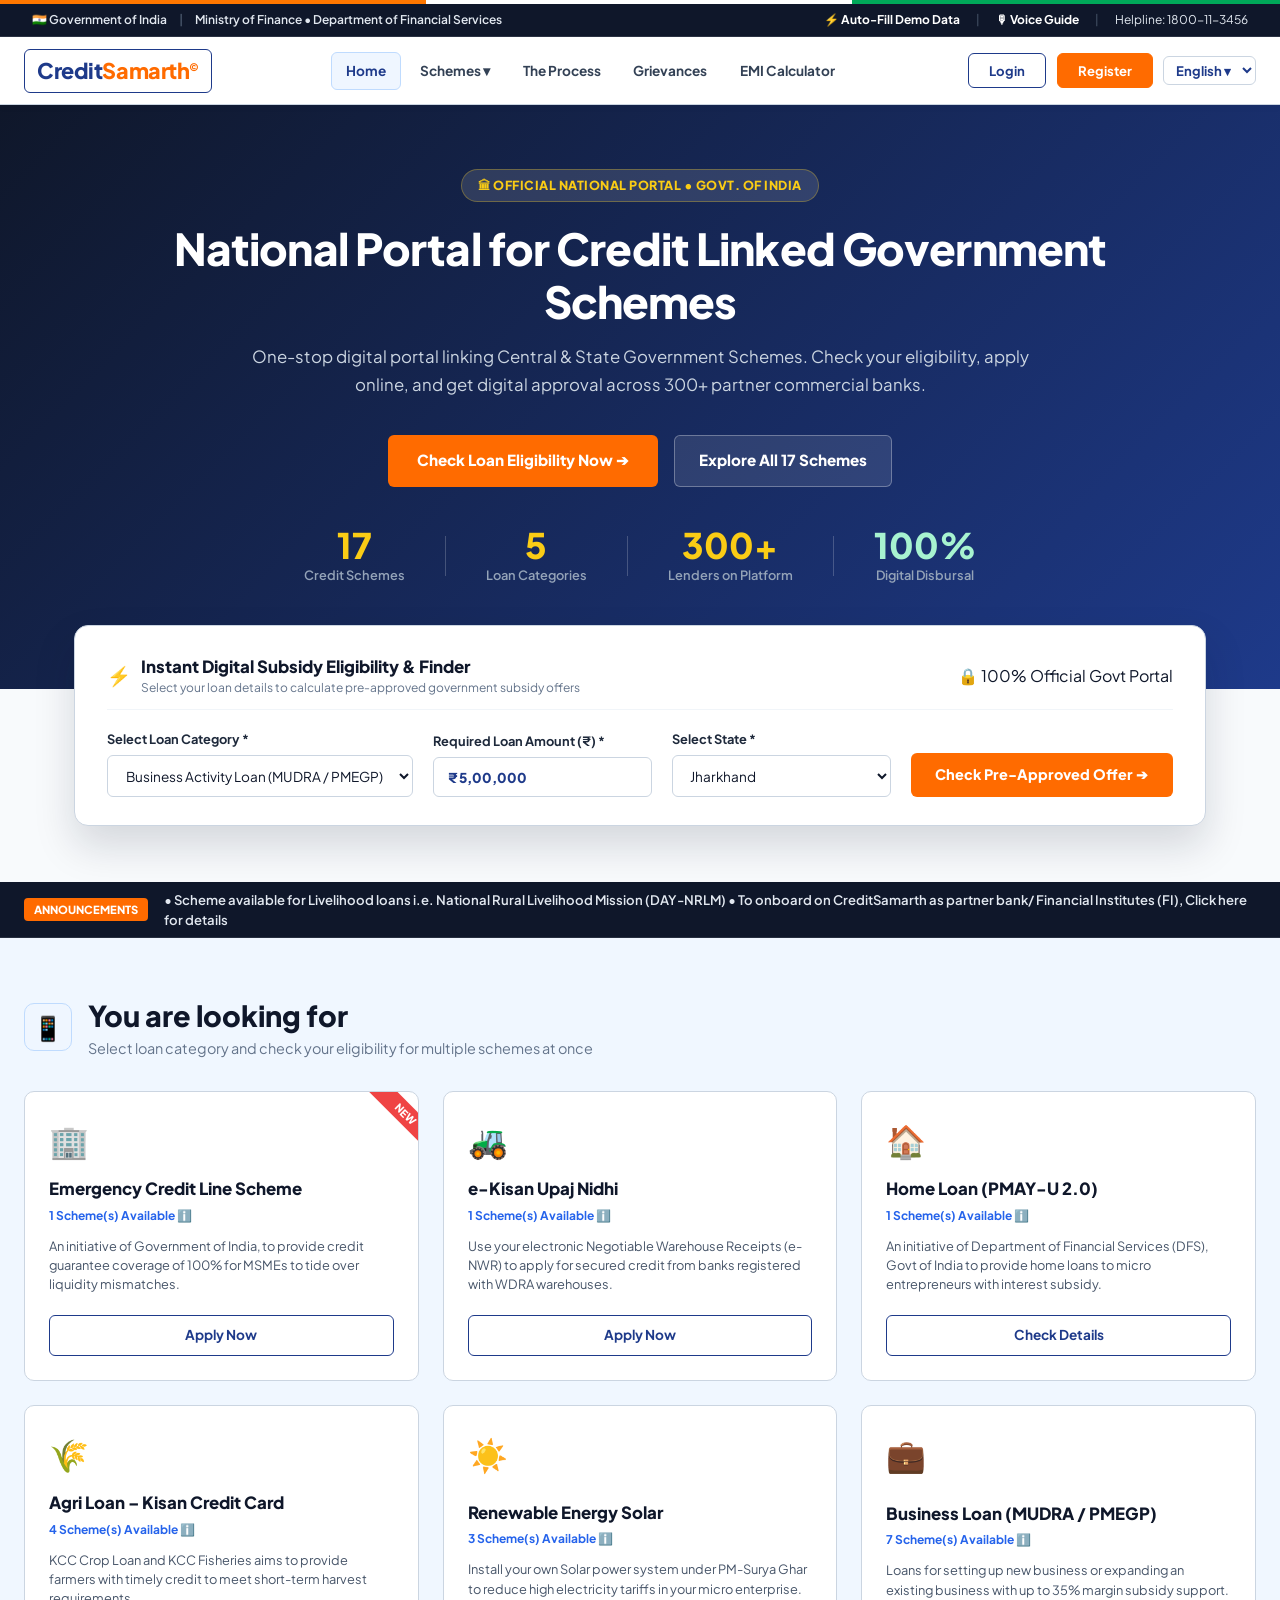
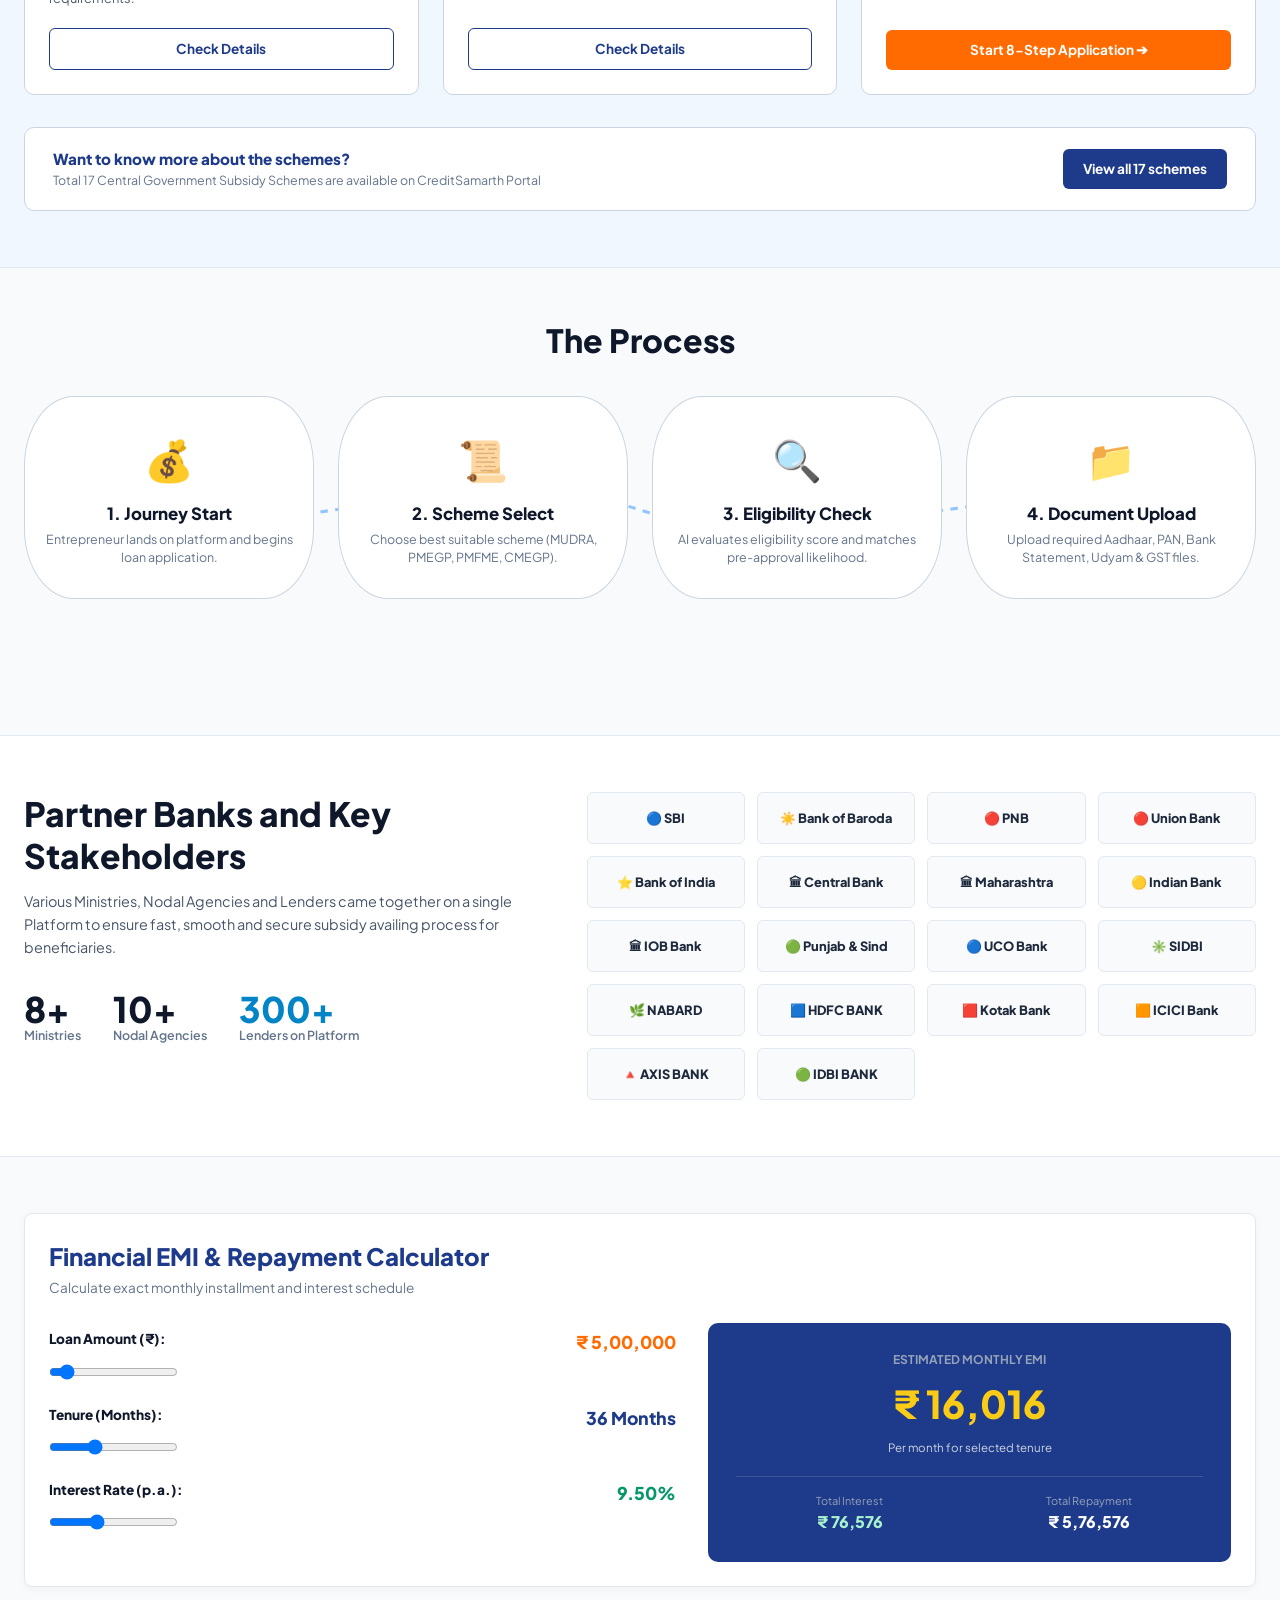
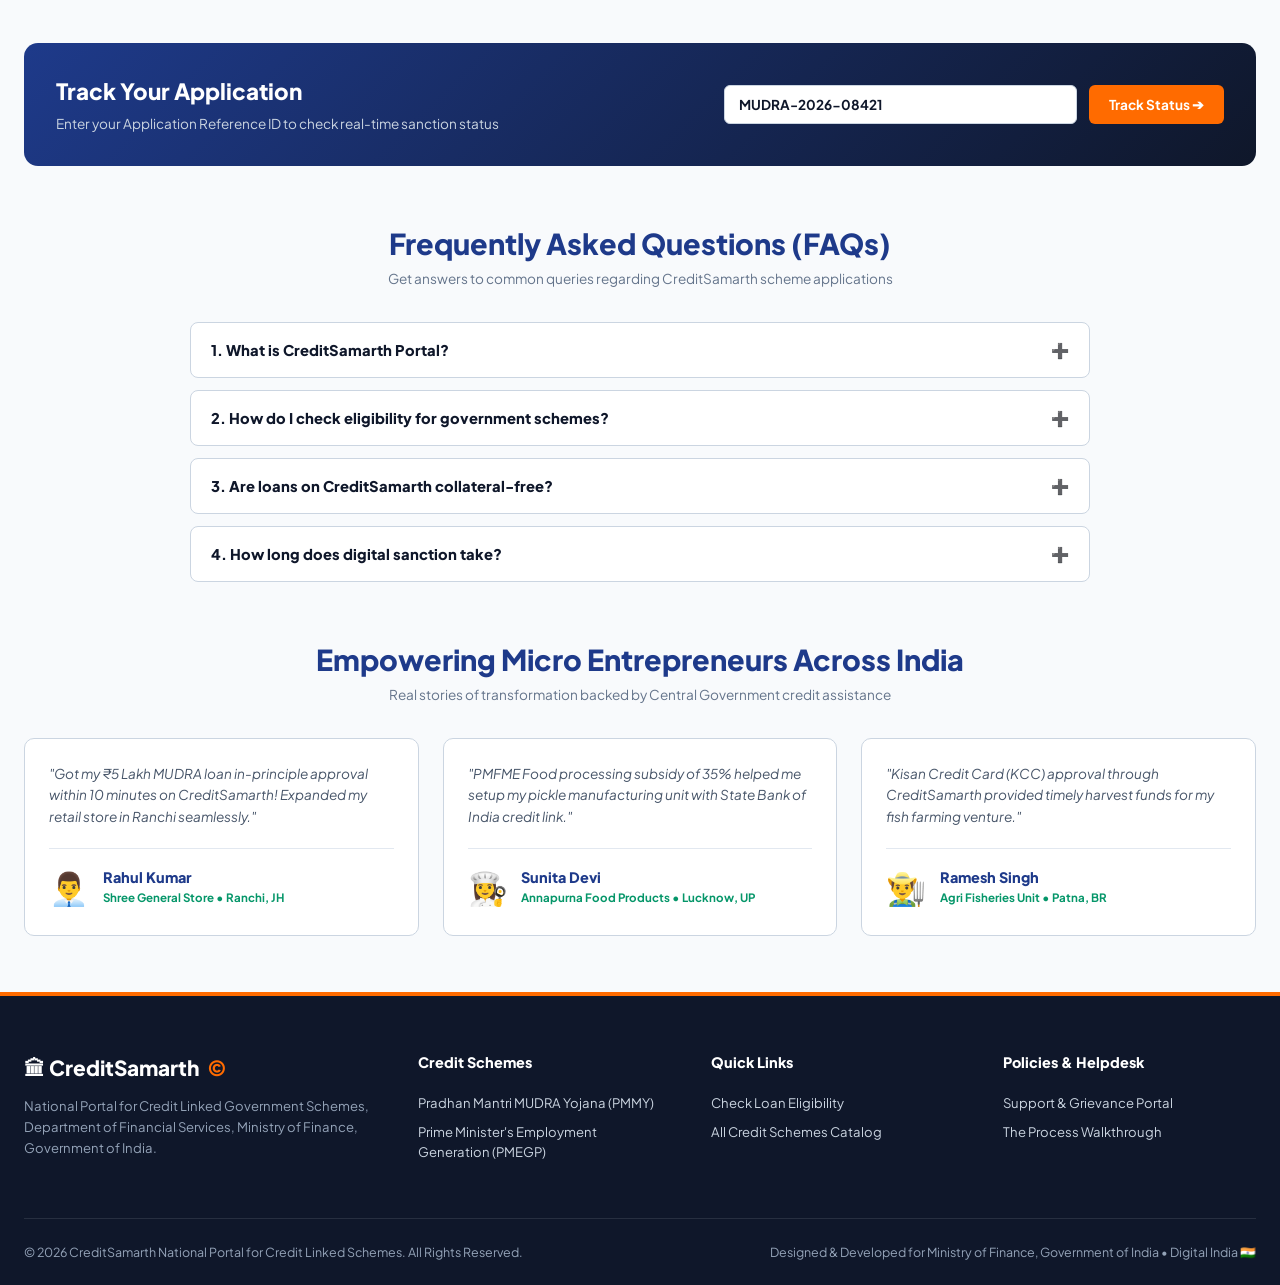
==== index.html @ 8a967b20 "Configure project for Vercel deployment" ====
<!DOCTYPE html>
<html lang="en">
<head>
  <meta charset="UTF-8">
  <meta name="viewport" content="width=device-width, initial-scale=1.0">
  <title>CreditSamarth | National Digital Loan Platform for Micro Entrepreneurs</title>
  <meta name="description" content="National Portal for Credit Linked Government Schemes. Department of Financial Services, Ministry of Finance, Govt of India.">
  <link rel="preconnect" href="https://fonts.googleapis.com">
  <link rel="preconnect" href="https://fonts.gstatic.com" crossorigin>
  <link href="https://fonts.googleapis.com/css2?family=Plus+Jakarta+Sans:wght@400;500;600;700;800;900&display=swap" rel="stylesheet">
  <link rel="stylesheet" href="css/style.css">
</head>
<body>

  <!-- Official Tricolor Accent Line -->
  <div class="gov-tricolor-strip"></div>

  <!-- Top Government Header Strip -->
  <div class="top-gov-strip">
    <div class="top-gov-strip-left">
      <span>🇮🇳 Government of India</span>
      <span class="gov-strip-sep" style="color:#475569">|</span>
      <span>Ministry of Finance • Department of Financial Services</span>
    </div>
    <div class="top-gov-strip-right">
      <span class="gov-strip-action" onclick="prefillRahulKumarData()">⚡ Auto-Fill Demo Data</span>
      <span class="gov-strip-sep" style="color:#475569">|</span>
      <span class="gov-strip-action" onclick="toggleVoiceModal()">🎙 Voice Guide</span>
      <span class="gov-strip-sep" style="color:#475569">|</span>
      <span>Helpline: 1800-11-3456</span>
    </div>
  </div>

  <!-- Main Header Navbar -->
  <header class="gov-navbar">
    <div class="gov-navbar-container">
      
      <!-- Logo Box -->
      <a href="index.html" class="js-logo-box">
        <div class="js-logo-text">Credit<span>Samarth</span><span class="js-logo-copy">©</span></div>
      </a>

      <!-- Mobile Header Controls (Login + Hamburger) -->
      <div class="mobile-navbar-right-controls">
        <button class="btn-js-login mobile-nav-login-btn" onclick="openAuthModal('login')">🔑 Login</button>
        <button class="gov-hamburger-btn" id="mobileMenuBtn" onclick="toggleMobileMenu()" aria-label="Toggle Navigation">☰</button>
      </div>

      <!-- Navigation Links with Interactive Schemes Dropdown -->
      <ul class="gov-nav-menu">
        <li><a href="index.html" class="gov-nav-item active">Home</a></li>
        
        <li class="nav-dropdown-wrapper">
          <a href="schemes.html" class="gov-nav-item">Schemes ▾</a>
          <div class="dropdown-menu-box">
            <a href="scheme-detail.html?id=MUDRA" class="dropdown-item">
              <div class="dropdown-icon-badge">💼</div>
              <div>
                <div class="dropdown-item-title">Pradhan Mantri MUDRA Yojana (PMMY)</div>
                <div class="dropdown-item-sub">Loans up to ₹10 Lakhs (100% Collateral Free)</div>
              </div>
            </a>
            <a href="scheme-detail.html?id=PMEGP" class="dropdown-item">
              <div class="dropdown-icon-badge">🏭</div>
              <div>
                <div class="dropdown-item-title">Prime Minister's Employment Generation (PMEGP)</div>
                <div class="dropdown-item-sub">Up to ₹50 Lakhs (15% to 35% Subsidy)</div>
              </div>
            </a>
            <a href="scheme-detail.html?id=PMFME" class="dropdown-item">
              <div class="dropdown-icon-badge">🍲</div>
              <div>
                <div class="dropdown-item-title">PM Formalisation of Micro Food Processing (PMFME)</div>
                <div class="dropdown-item-sub">35% Credit-Linked Capital Subsidy</div>
              </div>
            </a>
            <a href="scheme-detail.html?id=PMAY" class="dropdown-item">
              <div class="dropdown-icon-badge">🏠</div>
              <div>
                <div class="dropdown-item-title">Pradhan Mantri Awas Yojana (PMAY-U 2.0)</div>
                <div class="dropdown-item-sub">Interest Subsidy up to 6.5% for Home Loans</div>
              </div>
            </a>
            <a href="scheme-detail.html?id=KCC" class="dropdown-item">
              <div class="dropdown-icon-badge">🌾</div>
              <div>
                <div class="dropdown-item-title">Agri Loan – Kisan Credit Card (KCC)</div>
                <div class="dropdown-item-sub">Crop Loan & Fisheries Credit</div>
              </div>
            </a>
            <div style="border-top:1px solid #e2e8f0; margin:0.35rem 0;"></div>
            <a href="schemes.html" class="dropdown-item" style="background:#eff6ff;">
              <div class="dropdown-icon-badge" style="background:#2563eb; color:#fff;">📜</div>
              <div>
                <div class="dropdown-item-title" style="color:#2563eb;">View All 17 Government Schemes</div>
                <div class="dropdown-item-sub">Explore full catalog & criteria</div>
              </div>
            </a>
          </div>
        </li>

        <li><a href="process.html" class="gov-nav-item">The Process</a></li>
        <li><a href="grievances.html" class="gov-nav-item">Grievances</a></li>
        <li><a href="#section-calculator" class="gov-nav-item">EMI Calculator</a></li>

        <li class="mobile-nav-actions-item">
          <div class="mobile-nav-actions-box">
            <button class="btn-js-login" onclick="openAuthModal('login')">🔑 Login</button>
            <button class="btn-js-register" onclick="openAuthModal('register')">📝 Register</button>
            <select onchange="changeLanguage(this.value)">
              <option value="en">🌐 English</option>
              <option value="hi">हिन्दी</option>
            </select>
          </div>
        </li>
      </ul>

      <!-- Right Action Buttons -->
      <div class="gov-nav-actions" id="nav-actions-box">
        <button class="btn-js-login" onclick="openAuthModal('login')">Login</button>
        <button class="btn-js-register" onclick="openAuthModal('register')">Register</button>
        <select id="lang-select" onchange="changeLanguage(this.value)" style="background:transparent; color:#1e3a8a; border:1.5px solid #cbd5e1; padding:4px 8px; border-radius:6px; font-size:0.82rem; font-weight:700; cursor:pointer;">
          <option value="en">English ▾</option>
          <option value="hi">हिन्दी</option>
        </select>
      </div>

    </div>
  </header>

  <!-- EXECUTIVE BANNER HERO SECTION (EXECUTIVE CLEAN DESIGN) -->
  <section class="js-hero-fullwidth-section">
    <div class="hero-executive-container">
      
      <div class="hero-govt-tag">
        🏛 Official National Portal • Govt. of India
      </div>

      <h1 class="js-hero-title">
        National Portal for Credit Linked Government Schemes
      </h1>

      <p class="js-hero-subtext">
        One-stop digital portal linking Central & State Government Schemes. Check your eligibility, apply online, and get digital approval across 300+ partner commercial banks.
      </p>

      <div class="hero-btn-row">
        <a href="apply.html?step=1" class="btn-gov-saffron" style="padding:0.85rem 1.8rem; font-size:0.95rem; font-weight:800;">
          Check Loan Eligibility Now ➔
        </a>
        <a href="schemes.html" class="btn-gov-outline" style="padding:0.85rem 1.5rem; font-size:0.95rem; font-weight:800; background:rgba(255,255,255,0.1); color:#ffffff; border-color:rgba(255,255,255,0.3);">
          Explore All 17 Schemes
        </a>
      </div>

      <div class="js-hero-metrics-row">
        <div class="js-hero-metric-item">
          <div class="js-hero-metric-num">17</div>
          <div class="js-hero-metric-label">Credit Schemes</div>
        </div>

        <div class="js-metric-divider"></div>

        <div class="js-hero-metric-item">
          <div class="js-hero-metric-num">5</div>
          <div class="js-hero-metric-label">Loan Categories</div>
        </div>

        <div class="js-metric-divider"></div>

        <div class="js-hero-metric-item">
          <div class="js-hero-metric-num">300+</div>
          <div class="js-hero-metric-label">Lenders on Platform</div>
        </div>

        <div class="js-metric-divider"></div>

        <div class="js-hero-metric-item">
          <div class="js-hero-metric-num" style="color:#a7f3d0;">100%</div>
          <div class="js-hero-metric-label">Digital Disbursal</div>
        </div>
      </div>

    </div>
  </section>

  <!-- DEDICATED WIDE HORIZONTAL FLOATING QUICK-ELIGIBILITY WIDGET BAR -->
  <div class="hero-floating-eligibility-wrapper">
    <div class="hero-horizontal-eligibility-card">
      
      <div class="eligibility-widget-header">
        <div style="display:flex; align-items:center; gap:0.6rem;">
          <span style="font-size:1.2rem;">⚡</span>
          <div>
            <div style="font-weight:900; font-size:1.05rem; color:#0f172a;">Instant Digital Subsidy Eligibility & Finder</div>
            <div style="font-size:0.75rem; color:#64748b;">Select your loan details to calculate pre-approved government subsidy offers</div>
          </div>
        </div>
        <span class="gov-badge gov-badge-green">🔒 100% Official Govt Portal</span>
      </div>

      <div class="eligibility-grid-form">
        <div class="form-group" style="margin-bottom:0;">
          <label class="form-label">Select Loan Category *</label>
          <select class="form-select" id="hero-quick-cat">
            <option value="MUDRA">Business Activity Loan (MUDRA / PMEGP)</option>
            <option value="PMAY">Home Loan Subsidy (PMAY-U 2.0)</option>
            <option value="KCC">Agri Loan – Kisan Credit Card (KCC)</option>
            <option value="Solar">Renewable Energy (PM-Surya Ghar)</option>
            <option value="NRLM">Rural Livelihood Credit (DAY-NRLM)</option>
          </select>
        </div>

        <div class="form-group" style="margin-bottom:0;">
          <label class="form-label">Required Loan Amount (₹) *</label>
          <input type="text" class="form-input" value="₹ 5,00,000" style="font-weight:800; color:#1e3a8a;">
        </div>

        <div class="form-group" style="margin-bottom:0;">
          <label class="form-label">Select State *</label>
          <select class="form-select" id="hero-quick-state">
            <option value="Jharkhand">Jharkhand</option>
            <option value="Bihar">Bihar</option>
            <option value="Uttar Pradesh">Uttar Pradesh</option>
            <option value="Maharashtra">Maharashtra</option>
            <option value="Delhi">Delhi NCR</option>
          </select>
        </div>

        <div>
          <a href="apply.html?step=1" class="btn-gov-saffron" style="width:100%; justify-content:center; padding:0.7rem; font-size:0.9rem; font-weight:800;">
            Check Pre-Approved Offer ➔
          </a>
        </div>
      </div>

    </div>
  </div>

  <!-- Announcements Marquee Ticker Bar -->
  <div class="announcements-ticker-bar">
    <span class="announcements-tag">Announcements</span>
    <span>• Scheme available for Livelihood loans i.e. National Rural Livelihood Mission (DAY-NRLM) • To onboard on CreditSamarth as partner bank/ Financial Institutes (FI), Click here for details</span>
  </div>

  <!-- MAIN CONTENT CONTAINER -->
  <main style="max-width:100%; padding:0;">
    
    <!-- 1. "YOU ARE LOOKING FOR" SCHEME CATEGORIES SECTION -->
    <section class="you-are-looking-for-wrapper">
      <div style="max-width:1280px; margin:0 auto;">
        
        <div class="looking-for-header-box">
          <div class="looking-for-icon-phone">📱</div>
          <div>
            <h2 class="looking-for-title">You are looking for</h2>
            <p class="looking-for-subtitle">Select loan category and check your eligibility for multiple schemes at once</p>
          </div>
        </div>

        <div class="looking-for-cards-grid" style="display:grid; grid-template-columns: repeat(3, 1fr); gap:1.5rem;">
          
          <div class="js-cat-card">
            <div class="js-diagonal-ribbon">NEW</div>
            <div class="js-top-right-badge-icon">🏢</div>
            <div>
              <h3 class="js-cat-card-title">Emergency Credit Line Scheme</h3>
              <div class="js-cat-card-avail">1 Scheme(s) Available ℹ️</div>
              <p class="js-cat-card-desc">An initiative of Government of India, to provide credit guarantee coverage of 100% for MSMEs to tide over liquidity mismatches.</p>
            </div>
            <a href="apply.html?step=1" class="btn-gov-outline" style="width:100%; justify-content:center;">Apply Now</a>
          </div>

          <div class="js-cat-card">
            <div class="js-top-right-badge-icon">🚜</div>
            <div>
              <h3 class="js-cat-card-title">e-Kisan Upaj Nidhi</h3>
              <div class="js-cat-card-avail">1 Scheme(s) Available ℹ️</div>
              <p class="js-cat-card-desc">Use your electronic Negotiable Warehouse Receipts (e-NWR) to apply for secured credit from banks registered with WDRA warehouses.</p>
            </div>
            <a href="apply.html?step=1" class="btn-gov-outline" style="width:100%; justify-content:center;">Apply Now</a>
          </div>

          <div class="js-cat-card">
            <div class="js-top-right-badge-icon">🏠</div>
            <div>
              <h3 class="js-cat-card-title">Home Loan (PMAY-U 2.0)</h3>
              <div class="js-cat-card-avail">1 Scheme(s) Available ℹ️</div>
              <p class="js-cat-card-desc">An initiative of Department of Financial Services (DFS), Govt of India to provide home loans to micro entrepreneurs with interest subsidy.</p>
            </div>
            <a href="scheme-detail.html?id=PMAY" class="btn-gov-outline" style="width:100%; justify-content:center;">Check Details</a>
          </div>

          <div class="js-cat-card">
            <div class="js-top-right-badge-icon">🌾</div>
            <div>
              <h3 class="js-cat-card-title">Agri Loan – Kisan Credit Card</h3>
              <div class="js-cat-card-avail">4 Scheme(s) Available ℹ️</div>
              <p class="js-cat-card-desc">KCC Crop Loan and KCC Fisheries aims to provide farmers with timely credit to meet short-term harvest requirements.</p>
            </div>
            <a href="scheme-detail.html?id=KCC" class="btn-gov-outline" style="width:100%; justify-content:center;">Check Details</a>
          </div>

          <div class="js-cat-card">
            <div class="js-top-right-badge-icon">☀️</div>
            <div>
              <h3 class="js-cat-card-title">Renewable Energy Solar</h3>
              <div class="js-cat-card-avail">3 Scheme(s) Available ℹ️</div>
              <p class="js-cat-card-desc">Install your own Solar power system under PM-Surya Ghar to reduce high electricity tariffs in your micro enterprise.</p>
            </div>
            <a href="scheme-detail.html?id=Solar" class="btn-gov-outline" style="width:100%; justify-content:center;">Check Details</a>
          </div>

          <div class="js-cat-card">
            <div class="js-top-right-badge-icon">💼</div>
            <div>
              <h3 class="js-cat-card-title">Business Loan (MUDRA / PMEGP)</h3>
              <div class="js-cat-card-avail">7 Scheme(s) Available ℹ️</div>
              <p class="js-cat-card-desc">Loans for setting up new business or expanding an existing business with up to 35% margin subsidy support.</p>
            </div>
            <a href="apply.html?step=2" class="btn-gov-saffron" style="width:100%; justify-content:center;">Start 8-Step Application ➔</a>
          </div>

        </div>

        <div class="bottom-schemes-banner">
          <div>
            <div style="font-size:0.95rem; font-weight:800; color:#1e3a8a;">Want to know more about the schemes?</div>
            <div style="font-size:0.78rem; color:#64748b;">Total 17 Central Government Subsidy Schemes are available on CreditSamarth Portal</div>
          </div>
          <a href="schemes.html" class="btn-gov-primary">View all 17 schemes</a>
        </div>

      </div>
    </section>

    <!-- 2. "THE PROCESS" SECTION -->
    <section id="section-the-process" class="jansamarth-process-wrapper" style="max-width:1280px; margin:0 auto 3.5rem auto;">
      <h2 class="process-title-heading">The Process</h2>

      <div class="process-stage-container">
        <svg class="process-sine-svg" viewBox="0 0 1000 120" fill="none" xmlns="http://www.w3.org/2000/svg">
          <circle cx="15" cy="60" r="4" fill="#93c5fd" />
          <path d="M 15 60 C 150 110, 350 10, 500 60 C 650 110, 850 10, 985 60" stroke="#93c5fd" stroke-width="2.5" stroke-dasharray="6 6" />
          <circle cx="985" cy="60" r="4" fill="#93c5fd" />
        </svg>

        <div class="process-grid-cards">
          <a href="apply.html?step=1" class="process-egg-card">
            <div class="process-vector-icon">💰</div>
            <h3 class="process-egg-title">1. Journey Start</h3>
            <p class="process-egg-desc">Entrepreneur lands on platform and begins loan application.</p>
          </a>

          <a href="apply.html?step=2" class="process-egg-card">
            <div class="process-vector-icon">📜</div>
            <h3 class="process-egg-title">2. Scheme Select</h3>
            <p class="process-egg-desc">Choose best suitable scheme (MUDRA, PMEGP, PMFME, CMEGP).</p>
          </a>

          <a href="apply.html?step=3" class="process-egg-card">
            <div class="process-vector-icon">🔍</div>
            <h3 class="process-egg-title">3. Eligibility Check</h3>
            <p class="process-egg-desc">AI evaluates eligibility score and matches pre-approval likelihood.</p>
          </a>

          <a href="apply.html?step=4" class="process-egg-card">
            <div class="process-vector-icon">📁</div>
            <h3 class="process-egg-title">4. Document Upload</h3>
            <p class="process-egg-desc">Upload required Aadhaar, PAN, Bank Statement, Udyam & GST files.</p>
          </a>
        </div>
      </div>
    </section>

    <!-- 3. PARTNER BANKS AND KEY STAKEHOLDERS SECTION -->
    <section class="partner-stakeholders-section">
      <div class="partner-stakeholders-container">
        
        <div>
          <h2 class="partner-title-heading">
            Partner Banks and Key<br>Stakeholders
          </h2>
          <p class="partner-sub-desc">
            Various Ministries, Nodal Agencies and Lenders came together on a single Platform to ensure fast, smooth and secure subsidy availing process for beneficiaries.
          </p>

          <div class="partner-stats-row">
            <div>
              <div class="partner-stat-num">8+</div>
              <div class="partner-stat-lbl">Ministries</div>
            </div>

            <div>
              <div class="partner-stat-num">10+</div>
              <div class="partner-stat-lbl">Nodal Agencies</div>
            </div>

            <div>
              <div class="partner-stat-num" style="color:#0284c7;">300+</div>
              <div class="partner-stat-lbl">Lenders on Platform</div>
            </div>
          </div>
        </div>

        <div class="bank-badge-grid">
          <div class="bank-logo-card"><div class="bank-logo-text">🔵 SBI</div></div>
          <div class="bank-logo-card"><div class="bank-logo-text">☀️ Bank of Baroda</div></div>
          <div class="bank-logo-card"><div class="bank-logo-text">🔴 PNB</div></div>
          <div class="bank-logo-card"><div class="bank-logo-text">🔴 Union Bank</div></div>
          <div class="bank-logo-card"><div class="bank-logo-text">⭐ Bank of India</div></div>
          <div class="bank-logo-card"><div class="bank-logo-text">🏛 Central Bank</div></div>
          <div class="bank-logo-card"><div class="bank-logo-text">🏛 Maharashtra</div></div>
          <div class="bank-logo-card"><div class="bank-logo-text">🟡 Indian Bank</div></div>
          <div class="bank-logo-card"><div class="bank-logo-text">🏛 IOB Bank</div></div>
          <div class="bank-logo-card"><div class="bank-logo-text">🟢 Punjab & Sind</div></div>
          <div class="bank-logo-card"><div class="bank-logo-text">🔵 UCO Bank</div></div>
          <div class="bank-logo-card"><div class="bank-logo-text">✳️ SIDBI</div></div>
          <div class="bank-logo-card"><div class="bank-logo-text">🌿 NABARD</div></div>
          <div class="bank-logo-card"><div class="bank-logo-text">🟦 HDFC BANK</div></div>
          <div class="bank-logo-card"><div class="bank-logo-text">🟥 Kotak Bank</div></div>
          <div class="bank-logo-card"><div class="bank-logo-text">🟧 ICICI Bank</div></div>
          <div class="bank-logo-card"><div class="bank-logo-text">🔺 AXIS BANK</div></div>
          <div class="bank-logo-card"><div class="bank-logo-text">🟢 IDBI BANK</div></div>
        </div>

      </div>
    </section>

    <!-- 4. EMI CALCULATOR SECTION -->
    <section style="max-width:1280px; margin:0 auto 3.5rem auto; padding:0 1.5rem;">
      <div id="section-calculator" class="gov-card" style="background: #ffffff;">
        <h3 style="font-size:1.5rem; font-weight:800; color:#1e3a8a; margin-bottom:0.25rem;">Financial EMI & Repayment Calculator</h3>
        <p style="font-size:0.85rem; color:#64748b; margin-bottom:1.5rem">Calculate exact monthly installment and interest schedule</p>

        <div class="emi-calc-layout-grid" style="display:grid; grid-template-columns: 1.2fr 1fr; gap:2rem; align-items:center;">
          <div>
            <div class="form-group">
              <div style="display:flex; justify-content:space-between; font-weight:800; font-size:0.85rem; margin-bottom:0.4rem;">
                <span>Loan Amount (₹):</span>
                <span style="color:#ff6b00; font-size:1.1rem;" id="calc-disp-amount">₹ 5,00,000</span>
              </div>
              <input type="range" class="range-slider" min="50000" max="5000000" step="25000" value="500000" id="calc-range-amount" oninput="updateEmiCalculator()">
            </div>

            <div class="form-group">
              <div style="display:flex; justify-content:space-between; font-weight:800; font-size:0.85rem; margin-bottom:0.4rem;">
                <span>Tenure (Months):</span>
                <span style="color:#1e3a8a; font-size:1.1rem;" id="calc-disp-tenure">36 Months</span>
              </div>
              <input type="range" class="range-slider" min="12" max="84" step="6" value="36" id="calc-range-tenure" oninput="updateEmiCalculator()">
            </div>

            <div class="form-group">
              <div style="display:flex; justify-content:space-between; font-weight:800; font-size:0.85rem; margin-bottom:0.4rem;">
                <span>Interest Rate (p.a.):</span>
                <span style="color:#059669; font-size:1.1rem;" id="calc-disp-rate">9.50%</span>
              </div>
              <input type="range" class="range-slider" min="7.0" max="14.0" step="0.25" value="9.5" id="calc-range-rate" oninput="updateEmiCalculator()">
            </div>
          </div>

          <div style="background:#1e3a8a; color:white; padding:1.75rem; border-radius:10px; text-align:center;">
            <div style="font-size:0.75rem; color:#94a3b8; font-weight:700">ESTIMATED MONTHLY EMI</div>
            <div style="font-size:2.4rem; font-weight:900; color:#facc15; margin:0.4rem 0;" id="calc-result-emi">₹ 16,209</div>
            <div style="font-size:0.72rem; color:#cbd5e1; margin-bottom:1.25rem;">Per month for selected tenure</div>

            <div class="emi-result-breakdown-grid" style="display:grid; grid-template-columns: 1fr 1fr; gap:0.75rem; border-top:1px solid rgba(255,255,255,0.15); padding-top:1rem;">
              <div>
                <div style="font-size:0.68rem; color:#94a3b8">Total Interest</div>
                <div style="font-size:1rem; font-weight:800; color:#a7f3d0" id="calc-result-interest">₹ 76,864</div>
              </div>
              <div>
                <div style="font-size:0.68rem; color:#94a3b8">Total Repayment</div>
                <div style="font-size:1rem; font-weight:800; color:#ffffff" id="calc-result-total">₹ 5,76,864</div>
              </div>
            </div>
          </div>
        </div>
      </div>
    </section>

    <!-- 5. REAL-TIME APPLICATION TRACKER QUICK SEARCH -->
    <section style="max-width:1280px; margin:0 auto 3.5rem auto; padding:0 1.5rem;">
      <div style="background:linear-gradient(135deg, #1e3a8a 0%, #0f172a 100%); border-radius:14px; padding:2rem; color:#ffffff; display:flex; justify-content:space-between; align-items:center; gap:1.5rem; flex-wrap:wrap;">
        <div style="flex:1; min-width:280px;">
          <h3 style="font-size:1.4rem; font-weight:900; color:#ffffff; margin-bottom:0.35rem;">Track Your Application</h3>
          <p style="font-size:0.85rem; color:#cbd5e1;">Enter your Application Reference ID to check real-time sanction status</p>
        </div>
        <div style="display:flex; gap:0.75rem; flex:1; max-width:500px; min-width:280px;">
          <input type="text" id="home-track-input" class="form-input" value="MUDRA-2026-08421" placeholder="Enter Application ID e.g. MUDRA-2026-08421" style="background:#ffffff; font-weight:700; flex:1;">
          <button class="btn-gov-saffron" style="white-space:nowrap; padding:0.65rem 1.25rem;" onclick="trackFromHomeInput()">Track Status ➔</button>
        </div>
      </div>
    </section>

    <!-- 6. FREQUENTLY ASKED QUESTIONS (FAQS) ACCORDION -->
    <section style="max-width:1280px; margin:0 auto 3.5rem auto; padding:0 1.5rem;">
      <div style="text-align:center; margin-bottom:2rem;">
        <h2 style="font-size:1.8rem; font-weight:900; color:#1e3a8a; margin-bottom:0.25rem;">Frequently Asked Questions (FAQs)</h2>
        <p style="font-size:0.85rem; color:#64748b;">Get answers to common queries regarding CreditSamarth scheme applications</p>
      </div>

      <div style="max-width:900px; margin:0 auto;">
        
        <div class="faq-card-item" onclick="toggleFaqAccordion(1)">
          <div class="faq-question-title">
            <span>1. What is CreditSamarth Portal?</span>
            <span id="faq-icon-1">➕</span>
          </div>
          <div class="faq-answer-body" id="faq-ans-1" style="display:none;">
            CreditSamarth is a digital one-stop portal connecting Government Credit Schemes directly to borrowers and 300+ partner commercial banks for online eligibility checking, application, and instant in-principle approval.
          </div>
        </div>

        <div class="faq-card-item" onclick="toggleFaqAccordion(2)">
          <div class="faq-question-title">
            <span>2. How do I check eligibility for government schemes?</span>
            <span id="faq-icon-2">➕</span>
          </div>
          <div class="faq-answer-body" id="faq-ans-2" style="display:none;">
            Click on "Check Eligibility" on any scheme card, answer a few basic details about your business type, income, and location. Our AI engine automatically matches you with the best government subsidy scheme.
          </div>
        </div>

        <div class="faq-card-item" onclick="toggleFaqAccordion(3)">
          <div class="faq-question-title">
            <span>3. Are loans on CreditSamarth collateral-free?</span>
            <span id="faq-icon-3">➕</span>
          </div>
          <div class="faq-answer-body" id="faq-ans-3" style="display:none;">
            Yes! Schemes like Pradhan Mantri MUDRA Yojana (PMMY) up to ₹10 Lakhs and PMEGP up to ₹25 Lakhs provide 100% collateral-free credit guarantees under Govt. of India credit guarantee trusts (CGTMSE).
          </div>
        </div>

        <div class="faq-card-item" onclick="toggleFaqAccordion(4)">
          <div class="faq-question-title">
            <span>4. How long does digital sanction take?</span>
            <span id="faq-icon-4">➕</span>
          </div>
          <div class="faq-answer-body" id="faq-ans-4" style="display:none;">
            In-Principle Sanction Letters are generated digitally within 5 to 10 minutes upon successful Aadhaar e-KYC, PAN validation, and document upload verification.
          </div>
        </div>

      </div>
    </section>

    <!-- 7. BENEFICIARY SUCCESS STORIES -->
    <section style="max-width:1280px; margin:0 auto 3.5rem auto; padding:0 1.5rem;">
      <div style="text-align:center; margin-bottom:2rem;">
        <h2 style="font-size:1.8rem; font-weight:900; color:#1e3a8a; margin-bottom:0.25rem;">Empowering Micro Entrepreneurs Across India</h2>
        <p style="font-size:0.85rem; color:#64748b;">Real stories of transformation backed by Central Government credit assistance</p>
      </div>

      <div class="testimonials-grid" style="display:grid; grid-template-columns: repeat(3, 1fr); gap:1.5rem;">
        
        <div class="testimonial-card">
          <p style="font-size:0.85rem; color:#475569; font-style:italic; line-height:1.6; margin-bottom:1.25rem;">
            "Got my ₹5 Lakh MUDRA loan in-principle approval within 10 minutes on CreditSamarth! Expanded my retail store in Ranchi seamlessly."
          </p>
          <div style="display:flex; align-items:center; gap:0.85rem; border-top:1px solid #e2e8f0; padding-top:0.85rem;">
            <div style="font-size:2rem;">👨‍💼</div>
            <div>
              <div style="font-weight:900; font-size:0.9rem; color:#1e3a8a;">Rahul Kumar</div>
              <div style="font-size:0.72rem; color:#059669; font-weight:700;">Shree General Store • Ranchi, JH</div>
            </div>
          </div>
        </div>

        <div class="testimonial-card">
          <p style="font-size:0.85rem; color:#475569; font-style:italic; line-height:1.6; margin-bottom:1.25rem;">
            "PMFME Food processing subsidy of 35% helped me setup my pickle manufacturing unit with State Bank of India credit link."
          </p>
          <div style="display:flex; align-items:center; gap:0.85rem; border-top:1px solid #e2e8f0; padding-top:0.85rem;">
            <div style="font-size:2rem;">👩‍🍳</div>
            <div>
              <div style="font-weight:900; font-size:0.9rem; color:#1e3a8a;">Sunita Devi</div>
              <div style="font-size:0.72rem; color:#059669; font-weight:700;">Annapurna Food Products • Lucknow, UP</div>
            </div>
          </div>
        </div>

        <div class="testimonial-card">
          <p style="font-size:0.85rem; color:#475569; font-style:italic; line-height:1.6; margin-bottom:1.25rem;">
            "Kisan Credit Card (KCC) approval through CreditSamarth provided timely harvest funds for my fish farming venture."
          </p>
          <div style="display:flex; align-items:center; gap:0.85rem; border-top:1px solid #e2e8f0; padding-top:0.85rem;">
            <div style="font-size:2rem;">👨‍🌾</div>
            <div>
              <div style="font-weight:900; font-size:0.9rem; color:#1e3a8a;">Ramesh Singh</div>
              <div style="font-size:0.72rem; color:#059669; font-weight:700;">Agri Fisheries Unit • Patna, BR</div>
            </div>
          </div>
        </div>

      </div>
    </section>

  </main>

  <!-- AUTHENTICATION MODAL -->
  <div id="auth-modal" class="auth-modal-backdrop" style="display:none;" onclick="closeAuthModal(event)">
    <div class="auth-modal-card" onclick="event.stopPropagation()">
      <div class="auth-tab-row">
        <button class="auth-tab-btn active" id="auth-tab-login" onclick="switchAuthTab('login')">Login</button>
        <button class="auth-tab-btn" id="auth-tab-register" onclick="switchAuthTab('register')">Register</button>
      </div>

      <form id="form-auth-login" onsubmit="handleAuthLogin(event)">
        <div class="form-group">
          <label class="form-label">Email Address / Mobile</label>
          <input type="text" id="auth-login-email" class="form-input" value="rahul.kumar@shreegeneral.in" required>
        </div>
        <div class="form-group">
          <label class="form-label">Password</label>
          <input type="password" id="auth-login-password" class="form-input" value="password123" required>
        </div>
        <div class="form-group">
          <label class="form-label">User Role</label>
          <select id="auth-login-role" class="form-select">
            <option value="APPLICANT">Borrower / Micro Entrepreneur</option>
            <option value="ADMIN">Nodal Officer (Admin Desk)</option>
          </select>
        </div>
        <button type="submit" class="btn-gov-saffron" style="width:100%; justify-content:center; padding:0.8rem; margin-top:0.5rem;">Login to Account ➔</button>
      </form>

      <form id="form-auth-register" onsubmit="handleAuthRegister(event)" style="display:none;">
        <div class="form-group">
          <label class="form-label">Full Name</label>
          <input type="text" id="auth-reg-name" class="form-input" value="Rahul Kumar" required>
        </div>
        <div class="form-group">
          <label class="form-label">Email Address</label>
          <input type="email" id="auth-reg-email" class="form-input" value="rahul.kumar@shreegeneral.in" required>
        </div>
        <div class="form-group">
          <label class="form-label">Create Password</label>
          <input type="password" id="auth-reg-pass" class="form-input" value="password123" required>
        </div>
        <button type="submit" class="btn-gov-saffron" style="width:100%; justify-content:center; padding:0.8rem; margin-top:0.5rem;">Register New Account ➔</button>
      </form>
    </div>
  </div>

  <div id="toast-container" class="toast-container"></div>

  <!-- FOOTER -->
  <footer>
    <div class="footer-container">
      <div>
        <div class="footer-brand-title">🏛 CreditSamarth<span>©</span></div>
        <p class="footer-desc">National Portal for Credit Linked Government Schemes, Department of Financial Services, Ministry of Finance, Government of India.</p>
      </div>

      <div>
        <div class="footer-column-title">Credit Schemes</div>
        <ul class="footer-link-list">
          <li><a href="scheme-detail.html?id=MUDRA">Pradhan Mantri MUDRA Yojana (PMMY)</a></li>
          <li><a href="scheme-detail.html?id=PMEGP">Prime Minister's Employment Generation (PMEGP)</a></li>
        </ul>
      </div>

      <div>
        <div class="footer-column-title">Quick Links</div>
        <ul class="footer-link-list">
          <li><a href="apply.html?step=1">Check Loan Eligibility</a></li>
          <li><a href="schemes.html">All Credit Schemes Catalog</a></li>
        </ul>
      </div>

      <div>
        <div class="footer-column-title">Policies & Helpdesk</div>
        <ul class="footer-link-list">
          <li><a href="grievances.html">Support & Grievance Portal</a></li>
          <li><a href="process.html">The Process Walkthrough</a></li>
        </ul>
      </div>
    </div>

    <div class="footer-bottom-bar">
      <div>© 2026 CreditSamarth National Portal for Credit Linked Schemes. All Rights Reserved.</div>
      <div>Designed & Developed for Ministry of Finance, Government of India • Digital India 🇮🇳</div>
    </div>
  </footer>

  <script src="js/app.js"></script>
</body>
</html>
---- css/style.css ----
/* ==========================================================================
   CreditSamarth Government Credit Portal - Official Clean & Professional CSS
   ========================================================================== */

:root {
  --js-royal-blue: #1e3a8a;
  --js-blue-vibrant: #2563eb;
  --js-blue-light: #eff6ff;
  --js-blue-bg: #f1f5f9;
  --js-saffron: #ff6b00;
  --js-saffron-hover: #e05e00;
  --js-saffron-light: #fff3e6;
  --js-gold: #facc15;
  --js-green: #059669;
  --js-green-light: #ecfdf5;
  --slate-900: #0f172a;
  --slate-800: #1e293b;
  --slate-700: #334155;
  --slate-600: #475569;
  --slate-500: #64748b;
  --slate-300: #cbd5e1;
  --slate-200: #e2e8f0;
  --slate-100: #f1f5f9;
  --slate-50: #f8fafc;
  --white: #ffffff;
  --radius-sm: 6px;
  --radius-md: 8px;
  --radius-lg: 12px;
  --transition: all 0.2s ease-in-out;
}

/* Base Reset */
* {
  box-sizing: border-box;
  margin: 0;
  padding: 0;
  font-family: 'Plus Jakarta Sans', -apple-system, BlinkMacSystemFont, 'Segoe UI', Roboto, Helvetica, Arial, sans-serif;
}

body {
  background-color: #f8fafc;
  color: var(--slate-900);
  line-height: 1.5;
  min-height: 100vh;
  display: flex;
  flex-direction: column;
}

a {
  color: inherit;
  text-decoration: none;
}

/* 1. Official Tricolor Accent Strip */
.gov-tricolor-strip {
  height: 4px;
  background: linear-gradient(90deg, #ff7700 0%, #ff7700 33.3%, #ffffff 33.3%, #ffffff 66.6%, #00a859 66.6%, #00a859 100%);
  width: 100%;
}

/* 2. Top Government Header Strip */
.top-gov-strip {
  background: #0f172a;
  color: #e2e8f0;
  padding: 0.45rem 2rem;
  font-size: 0.75rem;
  display: flex;
  justify-content: space-between;
  align-items: center;
  border-bottom: 1px solid rgba(255, 255, 255, 0.12);
}

.top-gov-strip-left {
  display: flex;
  align-items: center;
  gap: 0.75rem;
  font-weight: 600;
}

.top-gov-strip-right {
  display: flex;
  align-items: center;
  gap: 1rem;
}

.gov-strip-action {
  color: #ffffff;
  cursor: pointer;
  font-weight: 700;
  transition: var(--transition);
}

.gov-strip-action:hover {
  color: var(--js-gold);
}

/* 3. Main Header Navbar */
.gov-navbar {
  background: var(--white);
  border-bottom: 1px solid #cbd5e1;
  position: sticky;
  top: 0;
  z-index: 100;
  box-shadow: 0 2px 8px rgba(0, 0, 0, 0.04);
}

.gov-navbar-container {
  max-width: 1280px;
  margin: 0 auto;
  padding: 0.7rem 1.5rem;
  display: flex;
  justify-content: space-between;
  align-items: center;
  position: relative;
}

/* Mobile Navigation Hamburger Button */
.gov-hamburger-btn {
  display: none;
  background: #ffffff;
  border: 1.5px solid var(--js-royal-blue);
  color: var(--js-royal-blue);
  font-size: 1.35rem;
  padding: 0.3rem 0.65rem;
  border-radius: 6px;
  cursor: pointer;
  transition: var(--transition);
  align-items: center;
  justify-content: center;
}

.gov-hamburger-btn:hover {
  background: var(--js-blue-light);
}

.js-logo-box {
  display: flex;
  align-items: center;
  gap: 0.5rem;
  border: 1.5px solid var(--js-royal-blue);
  padding: 5px 12px;
  border-radius: 6px;
  cursor: pointer;
  background: #ffffff;
}

.js-logo-text {
  font-size: 1.35rem;
  font-weight: 900;
  color: var(--js-royal-blue);
  letter-spacing: -0.02em;
}

.js-logo-text span {
  color: var(--js-saffron);
}

.js-logo-copy {
  font-size: 0.65rem;
  vertical-align: super;
  font-weight: 800;
  color: var(--js-saffron);
}

.gov-nav-menu {
  display: flex;
  list-style: none;
  gap: 0.35rem;
  align-items: center;
}

.gov-nav-item {
  background: transparent;
  border: none;
  padding: 0.5rem 0.85rem;
  font-size: 0.85rem;
  font-weight: 700;
  color: var(--slate-700);
  border-radius: 6px;
  cursor: pointer;
  transition: var(--transition);
  display: inline-block;
}

.gov-nav-item:hover {
  background: var(--js-blue-light);
  color: var(--js-royal-blue);
}

.gov-nav-item.active {
  background: #eff6ff;
  color: var(--js-royal-blue);
  border: 1px solid #bfdbfe;
}

/* INTERACTIVE DROPDOWN MENU */
.nav-dropdown-wrapper {
  position: relative;
  display: inline-block;
}

.dropdown-menu-box {
  position: absolute;
  top: 100%;
  left: 0;
  background: #ffffff;
  border: 1px solid #cbd5e1;
  border-radius: 8px;
  box-shadow: 0 10px 25px rgba(0, 0, 0, 0.12);
  min-width: 320px;
  padding: 0.5rem;
  display: none;
  opacity: 0;
  transform: translateY(6px);
  transition: all 0.2s ease-in-out;
  z-index: 200;
}

.nav-dropdown-wrapper:hover .dropdown-menu-box {
  display: flex;
  flex-direction: column;
  opacity: 1;
  transform: translateY(0);
}

.dropdown-item {
  display: flex;
  align-items: center;
  gap: 0.75rem;
  padding: 0.6rem 0.75rem;
  border-radius: 6px;
  text-decoration: none;
  transition: var(--transition);
}

.dropdown-item:hover {
  background: #f1f5f9;
}

.dropdown-icon-badge {
  width: 32px;
  height: 32px;
  border-radius: 6px;
  background: var(--js-blue-light);
  color: var(--js-royal-blue);
  display: flex;
  align-items: center;
  justify-content: center;
  font-size: 1rem;
  border: 1px solid #bfdbfe;
  flex-shrink: 0;
}

.dropdown-item-title {
  font-weight: 700;
  font-size: 0.82rem;
  color: var(--slate-900);
}

.dropdown-item-sub {
  font-size: 0.7rem;
  color: var(--slate-500);
}

.gov-nav-actions {
  display: flex;
  align-items: center;
  gap: 0.65rem;
}

.btn-js-login {
  background: var(--white);
  color: var(--js-royal-blue);
  border: 1.5px solid var(--js-royal-blue);
  padding: 0.5rem 1.25rem;
  font-size: 0.82rem;
  font-weight: 700;
  border-radius: 6px;
  cursor: pointer;
  transition: var(--transition);
}

.btn-js-login:hover {
  background: var(--js-blue-light);
}

.btn-js-register {
  background: var(--js-saffron);
  color: var(--white);
  border: 1.5px solid var(--js-saffron);
  padding: 0.5rem 1.25rem;
  font-size: 0.82rem;
  font-weight: 700;
  border-radius: 6px;
  cursor: pointer;
  transition: var(--transition);
}

.btn-js-register:hover {
  background: var(--js-saffron-hover);
}

/* ==========================================================================
   EXECUTIVE REDESIGNED HERO SECTION BANNER & FLOATING WIDGET
   ========================================================================== */

.js-hero-fullwidth-section {
  background: linear-gradient(135deg, #0f172a 0%, #1e3a8a 100%);
  color: var(--white);
  padding: 4rem 1.5rem 6.5rem 1.5rem;
  width: 100%;
  text-align: center;
  position: relative;
}

.hero-executive-container {
  max-width: 960px;
  margin: 0 auto;
  display: flex;
  flex-direction: column;
  align-items: center;
}

.hero-govt-tag {
  background: rgba(255, 255, 255, 0.12);
  color: var(--js-gold);
  padding: 6px 16px;
  border-radius: 20px;
  font-size: 0.78rem;
  font-weight: 800;
  text-transform: uppercase;
  letter-spacing: 0.04em;
  display: inline-flex;
  align-items: center;
  gap: 0.5rem;
  margin-bottom: 1.25rem;
  border: 1px solid rgba(250, 204, 21, 0.3);
}

.js-hero-title {
  font-size: 2.75rem;
  font-weight: 900;
  line-height: 1.2;
  margin-bottom: 1rem;
  color: #ffffff;
  letter-spacing: -0.02em;
}

.js-hero-subtext {
  font-size: 1.05rem;
  color: #cbd5e1;
  line-height: 1.65;
  margin-bottom: 2.25rem;
  max-width: 780px;
}

.hero-btn-row {
  display: flex;
  gap: 1rem;
  justify-content: center;
  margin-bottom: 2.5rem;
}

.js-hero-metrics-row {
  display: flex;
  align-items: center;
  justify-content: center;
  gap: 2.5rem;
}

.js-hero-metric-item {
  display: flex;
  flex-direction: column;
  align-items: center;
}

.js-hero-metric-num {
  font-size: 2.2rem;
  font-weight: 900;
  color: var(--js-gold);
  line-height: 1;
  margin-bottom: 0.25rem;
}

.js-hero-metric-label {
  font-size: 0.8rem;
  color: #94a3b8;
  font-weight: 600;
}

.js-metric-divider {
  width: 1px;
  height: 40px;
  background: rgba(255, 255, 255, 0.2);
}

/* WIDE HORIZONTAL FLOATING QUICK ELIGIBILITY WIDGET */
.hero-floating-eligibility-wrapper {
  max-width: 1240px;
  margin: -4rem auto 3.5rem auto;
  position: relative;
  z-index: 10;
  padding: 0 1.5rem;
}

.hero-horizontal-eligibility-card {
  background: #ffffff;
  border-radius: 14px;
  padding: 1.75rem 2rem;
  box-shadow: 0 20px 40px rgba(15, 23, 42, 0.15);
  border: 1px solid #cbd5e1;
}

.eligibility-widget-header {
  display: flex;
  justify-content: space-between;
  align-items: center;
  margin-bottom: 1.25rem;
  padding-bottom: 0.75rem;
  border-bottom: 1px solid #f1f5f9;
}

.eligibility-grid-form {
  display: grid;
  grid-template-columns: 1.4fr 1fr 1fr 1.2fr;
  gap: 1.25rem;
  align-items: flex-end;
}

/* Marquee Ticker Bar */
.announcements-ticker-bar {
  background: #0f172a;
  color: #e2e8f0;
  padding: 0.5rem 1.5rem;
  display: flex;
  align-items: center;
  gap: 1rem;
  font-size: 0.82rem;
  font-weight: 600;
  border-bottom: 1px solid rgba(255, 255, 255, 0.1);
}

.announcements-tag {
  background: var(--js-saffron);
  color: var(--white);
  padding: 3px 10px;
  border-radius: 4px;
  font-size: 0.7rem;
  font-weight: 800;
  text-transform: uppercase;
  white-space: nowrap;
}

/* ==========================================================================
   AUTHENTICATION MODAL STYLING
   ========================================================================== */

.auth-modal-backdrop {
  position: fixed;
  top: 0;
  left: 0;
  right: 0;
  bottom: 0;
  background: rgba(15, 23, 42, 0.7);
  backdrop-filter: blur(4px);
  z-index: 1000;
  display: flex;
  align-items: center;
  justify-content: center;
  padding: 1.5rem;
}

.auth-modal-card {
  background: #ffffff;
  border-radius: 14px;
  width: 100%;
  max-width: 440px;
  padding: 2rem;
  box-shadow: 0 20px 40px rgba(0, 0, 0, 0.25);
  border: 1px solid #e2e8f0;
  position: relative;
  animation: modalSlideIn 0.25s ease-out;
}

@keyframes modalSlideIn {
  from { opacity: 0; transform: translateY(-20px) scale(0.95); }
  to { opacity: 1; transform: translateY(0) scale(1); }
}

.auth-tab-row {
  display: flex;
  border-bottom: 2px solid #e2e8f0;
  margin-bottom: 1.5rem;
}

.auth-tab-btn {
  flex: 1;
  background: transparent;
  border: none;
  border-bottom: 3px solid transparent;
  padding: 0.75rem;
  font-size: 0.95rem;
  font-weight: 800;
  color: var(--slate-500);
  cursor: pointer;
  transition: var(--transition);
  text-align: center;
}

.auth-tab-btn:hover {
  color: var(--js-royal-blue);
}

.auth-tab-btn.active {
  color: var(--js-royal-blue);
  border-bottom-color: var(--js-royal-blue);
}

.user-profile-badge {
  background: #eff6ff;
  border: 1px solid #bfdbfe;
  padding: 0.4rem 0.85rem;
  border-radius: 6px;
  font-weight: 800;
  font-size: 0.82rem;
  color: var(--js-royal-blue);
  cursor: pointer;
  display: inline-flex;
  align-items: center;
  gap: 0.4rem;
}

/* ==========================================================================
   GRIEVANCES & FEEDBACK REDRESSAL PORTAL (grievances.html) STYLING
   ========================================================================== */

.grv-hero-banner {
  background: linear-gradient(135deg, #0f172a 0%, #1e3a8a 100%);
  border-radius: 12px;
  padding: 2.5rem 2rem;
  color: #ffffff;
  margin-bottom: 2rem;
  box-shadow: 0 8px 20px rgba(15, 23, 42, 0.15);
}

.grv-quick-cards-grid {
  display: grid;
  grid-template-columns: repeat(3, 1fr);
  gap: 1.25rem;
  margin-bottom: 2.5rem;
}

.grv-quick-card {
  background: #ffffff;
  border: 1px solid #cbd5e1;
  border-radius: 10px;
  padding: 1.25rem;
  display: flex;
  align-items: center;
  gap: 1rem;
  box-shadow: 0 2px 8px rgba(0, 0, 0, 0.04);
}

.grv-quick-icon {
  width: 44px;
  height: 44px;
  border-radius: 10px;
  background: var(--js-blue-light);
  border: 1px solid #bfdbfe;
  display: flex;
  align-items: center;
  justify-content: center;
  font-size: 1.4rem;
  flex-shrink: 0;
}

.user-type-pill-group {
  display: flex;
  gap: 0.6rem;
  flex-wrap: wrap;
}

.user-type-pill {
  background: #f8fafc;
  border: 1.5px solid #cbd5e1;
  padding: 0.5rem 1rem;
  border-radius: 20px;
  font-size: 0.8rem;
  font-weight: 700;
  color: var(--slate-700);
  cursor: pointer;
  transition: var(--transition);
}

.user-type-pill:hover {
  background: #f1f5f9;
}

.user-type-pill.active {
  background: var(--js-royal-blue);
  color: #ffffff;
  border-color: var(--js-royal-blue);
}

.captcha-box {
  background: #0f172a;
  color: var(--js-gold);
  font-weight: 900;
  font-size: 1.2rem;
  letter-spacing: 0.3em;
  padding: 0.5rem 1rem;
  border-radius: 6px;
  font-family: monospace;
  user-select: none;
}

.escalation-step-card {
  background: #f8fafc;
  border: 1px solid #cbd5e1;
  border-left: 4px solid var(--js-royal-blue);
  border-radius: 6px;
  padding: 0.85rem 1rem;
  margin-bottom: 0.75rem;
}

.escalation-step-card.level-2 {
  border-left-color: var(--js-saffron);
}

.escalation-step-card.level-3 {
  border-left-color: var(--js-green);
}

/* ==========================================================================
   STUNNING 8-STEP APPLICATION WIZARD (apply.html) STYLING
   ========================================================================== */

.flow-8step-stepper-container {
  display: flex;
  justify-content: space-between;
  align-items: flex-start;
  background: #ffffff;
  border: 1px solid #cbd5e1;
  border-radius: 12px;
  padding: 1.25rem 1rem;
  margin-bottom: 2.5rem;
  box-shadow: 0 4px 12px rgba(0, 0, 0, 0.04);
  position: relative;
  overflow-x: auto;
  gap: 0.5rem;
  scrollbar-width: thin;
}

.flow-8step-stepper-container::before {
  content: '';
  position: absolute;
  top: 38px;
  left: 45px;
  right: 45px;
  height: 3px;
  background: #e2e8f0;
  z-index: 1;
}

.flow-step-unit {
  display: flex;
  flex-direction: column;
  align-items: center;
  position: relative;
  z-index: 2;
  cursor: pointer;
  text-align: center;
  flex: 1 1 0px;
  min-width: 90px;
}

.flow-step-badge {
  width: 36px;
  height: 36px;
  border-radius: 50%;
  background: #ffffff;
  border: 2px solid #cbd5e1;
  color: var(--slate-500);
  font-weight: 800;
  font-size: 0.85rem;
  display: flex;
  align-items: center;
  justify-content: center;
  margin-bottom: 0.45rem;
  transition: var(--transition);
  flex-shrink: 0;
}

.flow-step-unit.active .flow-step-badge {
  background: var(--js-royal-blue);
  border-color: var(--js-royal-blue);
  color: #ffffff;
  box-shadow: 0 0 0 4px rgba(30, 58, 138, 0.15);
}

.flow-step-unit.completed .flow-step-badge {
  background: var(--js-green);
  border-color: var(--js-green);
  color: #ffffff;
}

.flow-step-title {
  font-size: 0.76rem;
  font-weight: 700;
  color: var(--slate-500);
  width: 100%;
  max-width: 110px;
  line-height: 1.25;
  text-align: center;
  word-wrap: break-word;
}

.flow-step-unit.active .flow-step-title {
  color: var(--js-royal-blue);
  font-weight: 800;
}

.flow-step-unit.completed .flow-step-title {
  color: var(--js-green);
}

/* Selectable Cards in Step 2 */
.scheme-selectable-card {
  background: #ffffff;
  border: 2px solid #cbd5e1;
  border-radius: 10px;
  padding: 1.25rem;
  cursor: pointer;
  position: relative;
  transition: var(--transition);
}

.scheme-selectable-card:hover {
  border-color: #93c5fd;
  transform: translateY(-2px);
}

.scheme-selectable-card.selected {
  border-color: var(--js-saffron);
  background: #fff8f3;
  box-shadow: 0 6px 16px rgba(255, 107, 0, 0.12);
}

.scheme-selected-check {
  position: absolute;
  top: 12px;
  right: 12px;
  background: var(--js-saffron);
  color: #ffffff;
  width: 22px;
  height: 22px;
  border-radius: 50%;
  display: flex;
  align-items: center;
  justify-content: center;
  font-size: 0.75rem;
  font-weight: 900;
}

/* Document Cards in Step 4 */
.doc-card {
  background: #f8fafc;
  border: 1px solid #cbd5e1;
  border-radius: 8px;
  padding: 1.15rem;
  display: flex;
  flex-direction: column;
  justify-content: space-between;
  min-height: 140px;
}

.btn-doc-upload {
  background: #ffffff;
  border: 1px solid #94a3b8;
  color: var(--js-royal-blue);
  font-size: 0.78rem;
  font-weight: 700;
  padding: 0.45rem 0.75rem;
  border-radius: 6px;
  cursor: pointer;
  transition: var(--transition);
}

.btn-doc-upload:hover {
  background: var(--js-blue-light);
  border-color: var(--js-royal-blue);
}

/* Score Factors in Step 6 */
.score-factor-item {
  display: flex;
  justify-content: space-between;
  padding: 0.65rem 0.85rem;
  background: #f8fafc;
  border: 1px solid #e2e8f0;
  border-radius: 6px;
  font-size: 0.82rem;
  font-weight: 700;
  color: var(--slate-700);
}

/* Tracking Timeline in Step 8 */
.tracking-timeline-container {
  display: flex;
  flex-direction: column;
  gap: 1.25rem;
  position: relative;
  padding-left: 2rem;
  border-left: 3px solid #e2e8f0;
}

.tracking-timeline-node {
  position: relative;
}

.tracking-node-dot {
  position: absolute;
  left: -2.7rem;
  top: 0;
  width: 26px;
  height: 26px;
  border-radius: 50%;
  background: #ffffff;
  border: 2px solid #64748b;
  color: #334155;
  display: flex;
  align-items: center;
  justify-content: center;
  font-size: 0.72rem;
  font-weight: 900;
  box-shadow: 0 1px 3px rgba(0, 0, 0, 0.1);
}

.tracking-timeline-node.active .tracking-node-dot {
  background: var(--js-blue-vibrant);
  border-color: var(--js-blue-vibrant);
  color: #ffffff;
  box-shadow: 0 0 0 4px rgba(37, 99, 235, 0.2);
}

.tracking-timeline-node.completed .tracking-node-dot {
  background: var(--js-green);
  border-color: var(--js-green);
  color: #ffffff;
}

/* ==========================================================================
   HOMEPAGE LAYOUT & ALIGNMENT FIXES
   ========================================================================== */
.you-are-looking-for-wrapper {
  background: #f0f7ff;
  padding: 3.5rem 1.5rem;
  border-bottom: 1px solid #e2e8f0;
}

.looking-for-header-box {
  display: flex;
  gap: 1rem;
  align-items: center;
  margin-bottom: 2rem;
}

.looking-for-icon-phone {
  width: 48px;
  height: 48px;
  background: #eff6ff;
  border: 1px solid #bfdbfe;
  border-radius: 10px;
  display: flex;
  align-items: center;
  justify-content: center;
  font-size: 1.5rem;
}

.looking-for-title {
  font-size: 1.8rem;
  font-weight: 800;
  color: var(--slate-900);
}

.looking-for-subtitle {
  font-size: 0.9rem;
  color: var(--slate-500);
}

.js-cat-card {
  background: #ffffff;
  border: 1px solid #cbd5e1;
  border-radius: 10px;
  padding: 1.5rem;
  display: flex;
  flex-direction: column;
  justify-content: space-between;
  min-height: 260px;
  position: relative;
  overflow: hidden;
  transition: var(--transition);
}

.js-cat-card:hover {
  transform: translateY(-4px);
  box-shadow: 0 10px 20px rgba(0, 0, 0, 0.08);
  border-color: #93c5fd;
}

.js-diagonal-ribbon {
  position: absolute;
  top: 12px;
  right: -30px;
  background: #ef4444;
  color: #ffffff;
  font-size: 0.65rem;
  font-weight: 900;
  padding: 2px 30px;
  transform: rotate(45deg);
  text-transform: uppercase;
}

.js-top-right-badge-icon {
  font-size: 2rem;
  margin-bottom: 0.75rem;
}

.js-cat-card-title {
  font-size: 1.05rem;
  font-weight: 800;
  color: var(--slate-900);
  margin-bottom: 0.35rem;
}

.js-cat-card-avail {
  font-size: 0.75rem;
  font-weight: 700;
  color: var(--js-blue-vibrant);
  margin-bottom: 0.75rem;
}

.js-cat-card-desc {
  font-size: 0.8rem;
  color: var(--slate-600);
  line-height: 1.5;
  margin-bottom: 1.25rem;
}

.bottom-schemes-banner {
  background: #ffffff;
  border: 1px solid #cbd5e1;
  border-radius: 10px;
  padding: 1.25rem 1.75rem;
  margin-top: 2rem;
  display: flex;
  justify-content: space-between;
  align-items: center;
}

/* HOMEPAGE LAYOUT: "THE PROCESS" OVAL EGG CARDS */
.process-title-heading {
  font-size: 2rem;
  font-weight: 800;
  color: var(--slate-900);
  margin-bottom: 2rem;
  text-align: center;
}

.jansamarth-process-wrapper {
  padding: 3rem 1.5rem;
}

.process-stage-container {
  position: relative;
  margin: 2rem 0;
}

.process-sine-svg {
  position: absolute;
  top: 40px;
  left: 0;
  width: 100%;
  z-index: 1;
}

.process-grid-cards {
  display: grid;
  grid-template-columns: repeat(4, 1fr);
  gap: 1.5rem;
  position: relative;
  z-index: 2;
}

.process-egg-card {
  background: #ffffff;
  border: 1.5px solid #cbd5e1;
  border-radius: 50px / 70px;
  padding: 2rem 1.25rem;
  text-align: center;
  transition: var(--transition);
  display: flex;
  flex-direction: column;
  align-items: center;
}

.process-egg-card:hover {
  transform: translateY(-6px);
  border-color: var(--js-blue-vibrant);
  box-shadow: 0 12px 25px rgba(37, 99, 235, 0.12);
}

.process-vector-icon {
  font-size: 2.5rem;
  margin-bottom: 0.75rem;
}

.process-egg-title {
  font-size: 1.05rem;
  font-weight: 800;
  color: var(--slate-900);
  margin-bottom: 0.35rem;
}

.process-egg-desc {
  font-size: 0.78rem;
  color: var(--slate-500);
  line-height: 1.4;
}

/* FAQs ACCORDION CARDS */
.faq-card-item {
  background: #ffffff;
  border: 1px solid #cbd5e1;
  border-radius: 8px;
  margin-bottom: 0.75rem;
  padding: 1rem 1.25rem;
  cursor: pointer;
  transition: var(--transition);
}

.faq-card-item:hover {
  border-color: #93c5fd;
  box-shadow: 0 4px 12px rgba(30, 58, 138, 0.06);
}

.faq-question-title {
  display: flex;
  justify-content: space-between;
  align-items: center;
  font-weight: 800;
  font-size: 0.92rem;
  color: var(--slate-900);
}

.faq-answer-body {
  font-size: 0.85rem;
  color: var(--slate-600);
  line-height: 1.6;
  margin-top: 0.75rem;
  padding-top: 0.75rem;
  border-top: 1px solid #f1f5f9;
}

/* TESTIMONIAL CARDS */
.testimonial-card {
  background: #ffffff;
  border: 1px solid #cbd5e1;
  border-radius: 10px;
  padding: 1.5rem;
  display: flex;
  flex-direction: column;
  justify-content: space-between;
  transition: var(--transition);
}

.testimonial-card:hover {
  transform: translateY(-4px);
  box-shadow: 0 10px 20px rgba(0, 0, 0, 0.06);
  border-color: #bfdbfe;
}

/* Category Filter Pills */
.scheme-filter-tab-bar {
  display: flex;
  gap: 0.6rem;
  margin-bottom: 2rem;
  flex-wrap: wrap;
}

.scheme-filter-pill {
  background: #ffffff;
  border: 1px solid #cbd5e1;
  padding: 0.55rem 1.15rem;
  border-radius: 20px;
  font-size: 0.82rem;
  font-weight: 700;
  color: var(--slate-700);
  cursor: pointer;
  transition: var(--transition);
}

.scheme-filter-pill:hover {
  background: #f1f5f9;
  color: var(--slate-900);
}

.scheme-filter-pill.active {
  background: var(--js-royal-blue);
  color: #ffffff;
  border-color: var(--js-royal-blue);
}

/* Real Official Scheme Card Design */
.scheme-clean-card {
  background: #ffffff;
  border: 1px solid #e2e8f0;
  border-top: 4px solid var(--js-royal-blue);
  border-radius: 8px;
  padding: 1.5rem;
  box-shadow: 0 2px 8px rgba(0, 0, 0, 0.04);
  transition: var(--transition);
  display: flex;
  flex-direction: column;
  justify-content: space-between;
  min-height: 330px;
}

.scheme-clean-card:hover {
  transform: translateY(-4px);
  box-shadow: 0 10px 20px rgba(0, 0, 0, 0.08);
  border-color: #cbd5e1;
  border-top-color: var(--js-saffron);
}

.scheme-card-tag-row {
  display: flex;
  justify-content: space-between;
  align-items: center;
  margin-bottom: 0.85rem;
}

.scheme-pill-tag {
  background: #f1f5f9;
  color: var(--slate-800);
  border: 1px solid #cbd5e1;
  font-size: 0.7rem;
  font-weight: 800;
  padding: 3px 10px;
  border-radius: 4px;
  text-transform: uppercase;
  letter-spacing: 0.03em;
}

.scheme-card-header-title {
  font-size: 1.15rem;
  font-weight: 800;
  color: var(--slate-900);
  margin-bottom: 0.5rem;
  line-height: 1.35;
}

.scheme-card-header-title a {
  color: var(--slate-900);
  transition: var(--transition);
}

.scheme-card-header-title a:hover {
  color: var(--js-royal-blue);
}

.scheme-card-description {
  font-size: 0.82rem;
  color: var(--slate-600);
  line-height: 1.55;
  margin-bottom: 1.25rem;
}

/* Metrics Box */
.scheme-card-metrics-box {
  background: #f8fafc;
  border: 1px solid #e2e8f0;
  border-radius: 6px;
  padding: 0.85rem;
  display: grid;
  grid-template-columns: 1fr 1fr;
  gap: 0.75rem;
  margin-bottom: 1.25rem;
}

.metric-label-txt {
  font-size: 0.68rem;
  font-weight: 700;
  color: var(--slate-500);
  text-transform: uppercase;
}

.metric-value-num {
  font-size: 1.1rem;
  font-weight: 800;
  color: var(--js-royal-blue);
  line-height: 1.2;
  margin-top: 0.15rem;
}

.metric-value-sub {
  font-size: 0.78rem;
  font-weight: 700;
  color: var(--js-green);
  line-height: 1.2;
  margin-top: 0.15rem;
}

/* Action Buttons Row */
.scheme-card-actions {
  display: grid;
  grid-template-columns: 1fr 1fr;
  gap: 0.6rem;
}

.btn-card-secondary {
  background: #ffffff;
  color: var(--js-royal-blue);
  border: 1.5px solid var(--js-royal-blue);
  padding: 0.55rem;
  font-size: 0.8rem;
  font-weight: 700;
  border-radius: 6px;
  text-align: center;
  transition: var(--transition);
}

.btn-card-secondary:hover {
  background: var(--js-blue-light);
}

.btn-card-primary {
  background: var(--js-saffron);
  color: var(--white);
  border: 1.5px solid var(--js-saffron);
  padding: 0.55rem;
  font-size: 0.8rem;
  font-weight: 700;
  border-radius: 6px;
  text-align: center;
  transition: var(--transition);
}

.btn-card-primary:hover {
  background: var(--js-saffron-hover);
}

/* BUTTON UTILITIES */
.btn-gov-primary {
  background: var(--js-royal-blue);
  color: var(--white);
  padding: 0.6rem 1.25rem;
  font-size: 0.85rem;
  font-weight: 700;
  border-radius: 6px;
  border: none;
  cursor: pointer;
  transition: var(--transition);
  display: inline-flex;
  align-items: center;
  gap: 0.5rem;
}

.btn-gov-primary:hover {
  background: #1e293b;
}

.btn-gov-saffron {
  background: var(--js-saffron);
  color: var(--white);
  padding: 0.6rem 1.25rem;
  font-size: 0.85rem;
  font-weight: 700;
  border-radius: 6px;
  border: none;
  cursor: pointer;
  transition: var(--transition);
  display: inline-flex;
  align-items: center;
  gap: 0.5rem;
}

.btn-gov-saffron:hover {
  background: var(--js-saffron-hover);
}

.btn-gov-outline {
  background: #ffffff;
  color: var(--js-royal-blue);
  border: 1.5px solid var(--js-royal-blue);
  padding: 0.6rem 1.25rem;
  font-size: 0.85rem;
  font-weight: 700;
  border-radius: 6px;
  cursor: pointer;
  transition: var(--transition);
  display: inline-flex;
  align-items: center;
  gap: 0.5rem;
}

.btn-gov-outline:hover {
  background: var(--js-blue-light);
}

/* TAB BUTTON ROW FOR GRIEVANCES & SCHEME DETAILS */
.grv-tab-btn-row {
  display: flex;
  gap: 0.5rem;
  border-bottom: 2px solid #e2e8f0;
  margin-bottom: 1.5rem;
}

.grv-tab-btn {
  background: transparent;
  border: none;
  border-bottom: 3px solid transparent;
  padding: 0.75rem 1.25rem;
  font-size: 0.9rem;
  font-weight: 700;
  color: var(--slate-600);
  cursor: pointer;
  transition: var(--transition);
}

.grv-tab-btn:hover {
  color: var(--js-royal-blue);
}

.grv-tab-btn.active {
  color: var(--js-royal-blue);
  border-bottom-color: var(--js-royal-blue);
}

/* Partner Banks Section */
.partner-stakeholders-section {
  background: #ffffff;
  padding: 3.5rem 1.5rem;
  border-top: 1px solid #e2e8f0;
  border-bottom: 1px solid #e2e8f0;
  margin-bottom: 3.5rem;
}

.partner-stakeholders-container {
  max-width: 1280px;
  margin: 0 auto;
  display: grid;
  grid-template-columns: 1fr 1.3fr;
  gap: 3rem;
  align-items: start;
}

.partner-title-heading {
  font-size: 2.1rem;
  font-weight: 800;
  color: var(--slate-900);
  margin-bottom: 0.85rem;
  line-height: 1.25;
}

.partner-sub-desc {
  font-size: 0.9rem;
  color: var(--slate-600);
  line-height: 1.6;
  margin-bottom: 2rem;
}

.partner-stats-row {
  display: flex;
  gap: 2rem;
  align-items: flex-start;
}

.partner-stat-num {
  font-size: 2.2rem;
  font-weight: 800;
  color: var(--slate-900);
  line-height: 1;
}

.partner-stat-lbl {
  font-size: 0.78rem;
  font-weight: 600;
  color: var(--slate-500);
}

.bank-badge-grid {
  display: grid;
  grid-template-columns: repeat(4, 1fr);
  gap: 0.75rem;
}

.bank-logo-card {
  background: #f8fafc;
  border: 1px solid #e2e8f0;
  border-radius: 6px;
  padding: 0.75rem 0.5rem;
  display: flex;
  align-items: center;
  justify-content: center;
  text-align: center;
  min-height: 52px;
  transition: var(--transition);
}

.bank-logo-card:hover {
  background: #ffffff;
  border-color: #cbd5e1;
  box-shadow: 0 4px 10px rgba(0, 0, 0, 0.05);
}

.bank-logo-text {
  font-weight: 800;
  font-size: 0.8rem;
  color: var(--slate-800);
}

/* Card Grid Layout */
.card-grid {
  display: grid;
  grid-template-columns: repeat(auto-fill, minmax(290px, 1fr));
  gap: 1.25rem;
}

.gov-card {
  background: var(--white);
  border-radius: var(--radius-md);
  border: 1px solid #e2e8f0;
  padding: 1.5rem;
  box-shadow: 0 2px 8px rgba(0, 0, 0, 0.04);
}

.form-group { margin-bottom: 1.15rem; }
.form-label { display: block; font-size: 0.8rem; font-weight: 700; color: var(--slate-800); margin-bottom: 0.35rem; }
.form-input, .form-select, .form-textarea {
  width: 100%; padding: 0.65rem 0.85rem; font-size: 0.85rem; color: var(--slate-900);
  background: var(--white); border: 1.5px solid var(--slate-300); border-radius: 6px; outline: none; transition: var(--transition);
}
.form-input:focus, .form-select:focus, .form-textarea:focus { border-color: var(--js-blue-vibrant); box-shadow: 0 0 0 3px rgba(37, 99, 235, 0.15); }

.toast-container { position: fixed; bottom: 1.5rem; right: 1.5rem; z-index: 1000; display: flex; flex-direction: column; gap: 0.5rem; }
.toast { background: #0f172a; color: var(--white); padding: 0.75rem 1.15rem; border-radius: 6px; font-size: 0.82rem; font-weight: 600; box-shadow: 0 10px 25px rgba(0,0,0,0.3); border-left: 4px solid var(--js-saffron); }

footer { background: #0f172a; color: #cbd5e1; padding: 3.5rem 1.5rem 1.5rem 1.5rem; border-top: 4px solid var(--js-saffron); margin-top: auto; }
.footer-container { max-width: 1280px; margin: 0 auto; display: grid; grid-template-columns: 1.4fr 1fr 1fr 1fr; gap: 2.5rem; margin-bottom: 2.5rem; }
.footer-brand-title { color: var(--white); font-weight: 900; font-size: 1.3rem; margin-bottom: 0.75rem; display: flex; align-items: center; gap: 0.5rem; }
.footer-brand-title span { color: var(--js-saffron); }
.footer-desc { font-size: 0.82rem; color: #94a3b8; line-height: 1.6; margin-bottom: 1.25rem; }
.footer-column-title { color: var(--white); font-weight: 800; font-size: 0.9rem; margin-bottom: 1.25rem; }
.footer-link-list { list-style: none; display: flex; flex-direction: column; gap: 0.6rem; font-size: 0.82rem; }
.footer-link-list a { color: #cbd5e1; }
.footer-link-list a:hover { color: var(--js-gold); }
.footer-bottom-bar { max-width: 1280px; margin: 0 auto; padding-top: 1.5rem; border-top: 1px solid rgba(255, 255, 255, 0.1); display: flex; justify-content: space-between; align-items: center; font-size: 0.78rem; color: #94a3b8; }

/* ==========================================================================
   COMPREHENSIVE MOBILE RESPONSIVE MEDIA QUERIES (ALL PAGES & SECTIONS)
   ========================================================================== */

@keyframes mobileMenuSlide {
  from { opacity: 0; transform: translateY(-10px); }
  to { opacity: 1; transform: translateY(0); }
}

/* 1. TABLET & MEDIUM MOBILE (<= 991px) */
@media (max-width: 991px) {
  .partner-stakeholders-container {
    grid-template-columns: 1fr;
    gap: 2rem;
  }
  
  .process-grid-cards {
    grid-template-columns: repeat(2, 1fr);
    gap: 1.25rem;
  }
  
  .process-sine-svg {
    display: none;
  }
  
  .footer-container {
    grid-template-columns: 1fr 1fr;
    gap: 2rem;
  }
}

/* Mobile Header Right Controls (Login + Hamburger) */
.mobile-navbar-right-controls {
  display: none;
}

.mobile-nav-actions-item {
  display: none;
}

/* 2. NAVIGATION & MAIN BREAKPOINT (<= 900px) */
@media (max-width: 900px) {
  .gov-nav-actions {
    display: none !important;
  }

  .mobile-navbar-right-controls {
    display: flex;
    align-items: center;
    gap: 0.4rem;
  }

  .mobile-nav-login-btn {
    padding: 0.35rem 0.75rem;
    font-size: 0.8rem;
    font-weight: 700;
    display: inline-flex;
    align-items: center;
    gap: 0.25rem;
  }

  .mobile-nav-actions-item {
    display: block;
    width: 100%;
    border-top: 1px solid #e2e8f0;
    padding-top: 0.75rem;
    margin-top: 0.5rem;
  }

  .mobile-nav-actions-box {
    display: flex;
    flex-direction: column;
    gap: 0.5rem;
    width: 100%;
  }

  .mobile-nav-actions-box button {
    width: 100%;
    padding: 0.65rem;
    text-align: center;
    justify-content: center;
    font-size: 0.9rem;
  }

  .mobile-nav-actions-box select {
    width: 100%;
    padding: 0.5rem;
    border: 1.5px solid #cbd5e1;
    border-radius: 6px;
    font-size: 0.85rem;
    font-weight: 700;
    color: var(--js-royal-blue);
    background: #f8fafc;
  }

  .top-gov-strip {
    flex-direction: column;
    gap: 0.35rem;
    padding: 0.45rem 0.75rem;
    text-align: center;
    font-size: 0.72rem;
  }
  
  .top-gov-strip-left, .top-gov-strip-right {
    flex-wrap: wrap;
    justify-content: center;
    gap: 0.35rem 0.6rem;
  }

  .gov-strip-sep {
    display: none !important;
  }

  .gov-hamburger-btn {
    display: flex;
  }
  
  .gov-nav-menu {
    display: none;
    position: absolute;
    top: 100%;
    left: 0;
    right: 0;
    background: #ffffff;
    flex-direction: column;
    padding: 1rem 1.25rem;
    border-bottom: 3px solid var(--js-royal-blue);
    box-shadow: 0 15px 35px rgba(15, 23, 42, 0.2);
    gap: 0.5rem;
    z-index: 999;
  }
  
  .gov-nav-menu.mobile-open {
    display: flex;
    animation: mobileMenuSlide 0.25s ease-out;
  }
  
  .gov-nav-item {
    width: 100%;
    text-align: left;
    padding: 0.75rem 1rem;
    font-size: 0.95rem;
  }
  
  .nav-dropdown-wrapper {
    width: 100%;
  }
  
  .dropdown-menu-box {
    position: static;
    display: none;
    opacity: 1;
    transform: none;
    box-shadow: none;
    border: 1px solid #cbd5e1;
    margin-top: 0.5rem;
    width: 100%;
    min-width: 100%;
  }
  
  .nav-dropdown-wrapper:hover .dropdown-menu-box,
  .nav-dropdown-wrapper.mobile-active .dropdown-menu-box {
    display: flex;
    flex-direction: column;
  }

  .js-hero-fullwidth-section {
    padding: 3rem 1rem 5rem 1rem;
  }
  
  .js-hero-title {
    font-size: 2.1rem;
  }
  
  .js-hero-subtext {
    font-size: 0.95rem;
    margin-bottom: 1.75rem;
  }
  
  .hero-floating-eligibility-wrapper {
    margin-top: -3.5rem;
    padding: 0 1rem;
  }
  
  .hero-horizontal-eligibility-card {
    padding: 1.25rem 1.25rem;
  }
  
  .eligibility-grid-form {
    grid-template-columns: 1fr;
    gap: 1rem;
  }
  
  .grv-quick-cards-grid {
    grid-template-columns: 1fr;
  }

  .card-grid {
    grid-template-columns: repeat(auto-fill, minmax(260px, 1fr));
  }
}

/* 3. MOBILE SMARTPHONES (<= 768px) */
@media (max-width: 768px) {
  .js-hero-title {
    font-size: 1.85rem;
  }
  
  .hero-btn-row {
    flex-direction: column;
    width: 100%;
    gap: 0.75rem;
  }
  
  .hero-btn-row .btn-gov-saffron, 
  .hero-btn-row .btn-gov-outline {
    width: 100%;
    justify-content: center;
  }
  
  .js-hero-metrics-row {
    flex-direction: column;
    gap: 1.25rem;
  }
  
  .js-metric-divider {
    display: none;
  }
  
  .looking-for-header-box {
    flex-direction: column;
    text-align: center;
    gap: 0.75rem;
  }
  
  .bottom-schemes-banner {
    flex-direction: column;
    text-align: center;
    gap: 1rem;
  }
  
  .card-grid {
    grid-template-columns: 1fr;
  }
  
  .bank-badge-grid {
    grid-template-columns: repeat(2, 1fr);
  }
  
  .footer-container {
    grid-template-columns: 1fr;
    gap: 1.75rem;
  }
  
  .footer-bottom-bar {
    flex-direction: column;
    gap: 0.75rem;
    text-align: center;
  }
  
  .grv-tab-btn-row {
    overflow-x: auto;
    flex-wrap: nowrap;
    padding-bottom: 0.5rem;
    -webkit-overflow-scrolling: touch;
  }
  
  .grv-tab-btn {
    white-space: nowrap;
    padding: 0.6rem 0.85rem;
    font-size: 0.82rem;
  }
  
  .scheme-filter-tab-bar {
    overflow-x: auto;
    flex-wrap: nowrap;
    padding-bottom: 0.5rem;
    -webkit-overflow-scrolling: touch;
  }
  
  .scheme-filter-pill {
    white-space: nowrap;
  }
  
  /* 8-Step Stepper Mobile Responsiveness */
  .flow-8step-stepper-container {
    padding: 0.85rem 0.5rem;
    overflow-x: auto;
    -webkit-overflow-scrolling: touch;
    justify-content: flex-start;
    gap: 1rem;
  }
  
  .flow-step-unit {
    min-width: 80px;
    flex: 0 0 auto;
  }
  
  .flow-8step-stepper-container::before {
    display: none;
  }

  .scheme-card-metrics-box {
    grid-template-columns: 1fr 1fr;
  }
  
  .scheme-card-actions {
    grid-template-columns: 1fr;
    gap: 0.5rem;
  }

  .auth-modal-card {
    padding: 1.5rem 1.25rem;
    width: 94vw;
  }

  .toast-container {
    left: 1rem;
    right: 1rem;
    bottom: 1rem;
  }
}

/* 4. EXTRA SMALL PHONES (<= 576px) */
@media (max-width: 576px) {
  .js-hero-title {
    font-size: 1.5rem;
  }
  
  .process-grid-cards {
    grid-template-columns: 1fr;
  }
  
  .process-egg-card {
    border-radius: 24px;
    padding: 1.5rem 1rem;
  }

  .bank-badge-grid {
    grid-template-columns: repeat(2, 1fr);
  }
  
  .grv-hero-banner {
    padding: 1.5rem 1rem;
    text-align: center;
  }

  .user-type-pill-group {
    justify-content: center;
  }

  .scheme-clean-card {
    padding: 1.15rem;
  }

  .scheme-card-metrics-box {
    grid-template-columns: 1fr;
    gap: 0.5rem;
  }
}

/* 5. NARROW MOBILE (<= 380px) */
@media (max-width: 380px) {
  .js-logo-text {
    font-size: 1.1rem;
  }
  
  .js-logo-box {
    padding: 4px 8px;
  }
  
  .bank-badge-grid {
    grid-template-columns: 1fr;
  }
  
  .top-gov-strip {
    font-size: 0.7rem;
  }
}

/* 6. HELPER GRID CONTAINERS RESPONSIVE OVERRIDES */
@media (max-width: 900px) {
  .looking-for-cards-grid,
  .testimonials-grid,
  .detail-layout-grid,
  .emi-calc-layout-grid,
  .grv-layout-grid,
  .wizard-layout-grid,
  .wizard-step3-grid,
  .wizard-step4-grid,
  .wizard-step6-grid,
  .wizard-step8-grid {
    grid-template-columns: 1fr !important;
    gap: 1.5rem !important;
  }
}

@media (max-width: 640px) {
  .form-grid-2col,
  .detail-highlights-grid,
  .detail-docs-checklist,
  .process-two-col-grid,
  .emi-result-breakdown-grid,
  .grv-track-details-grid,
  .wizard-info-grid,
  .scheme-selectable-cards-grid,
  .summary-details-grid {
    grid-template-columns: 1fr !important;
    gap: 0.85rem !important;
  }
}
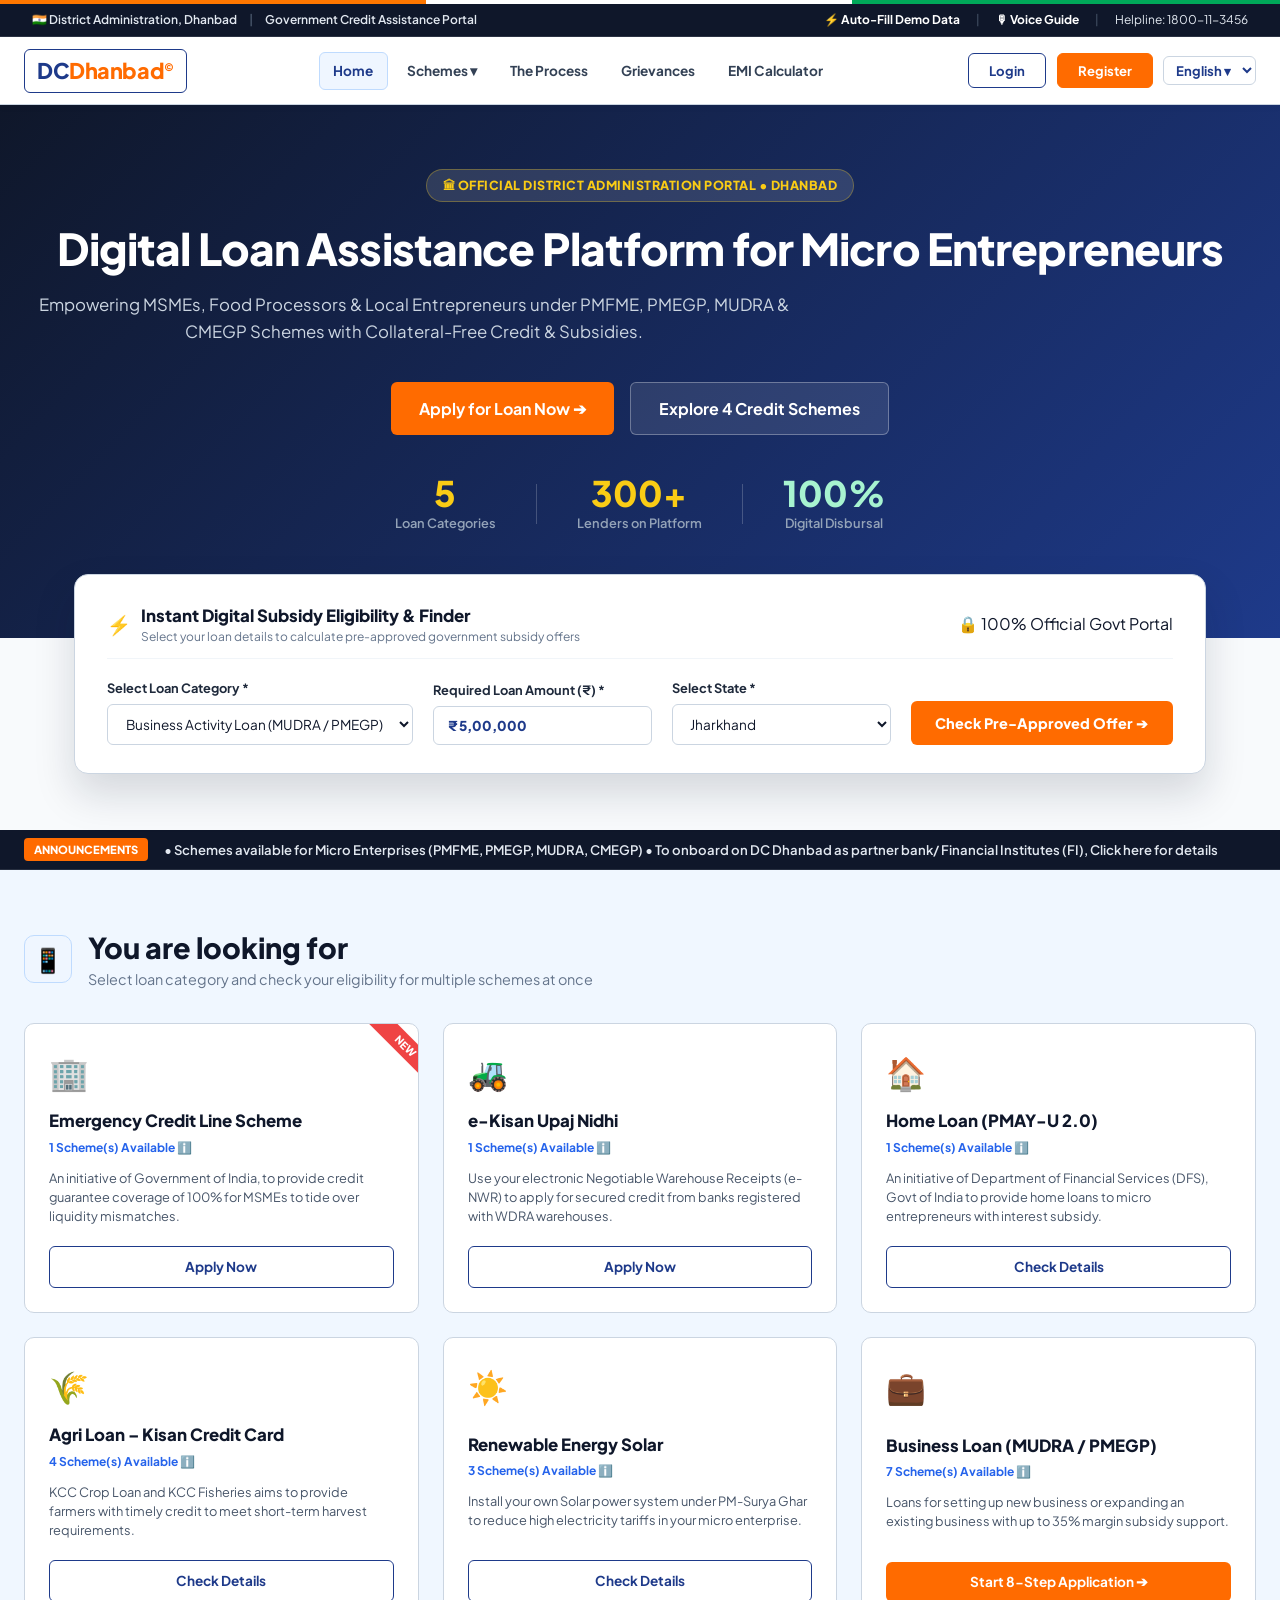
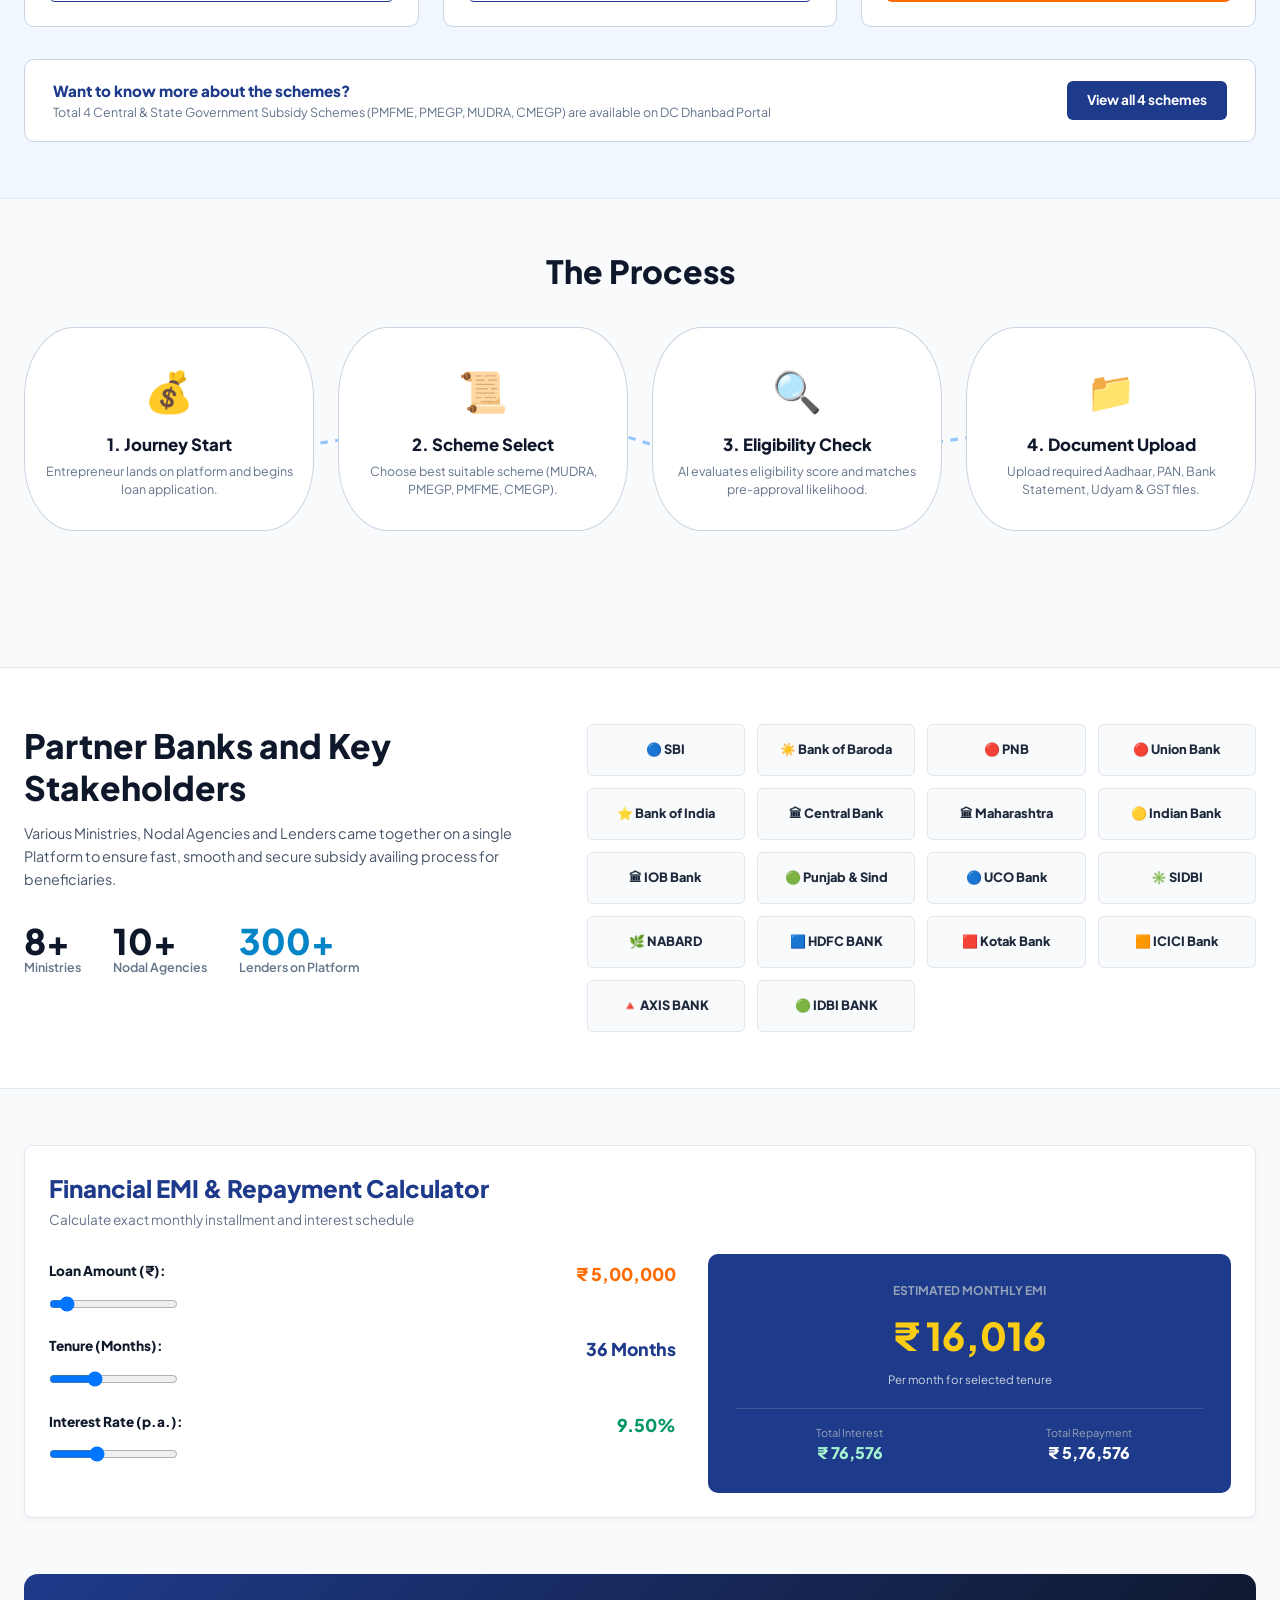
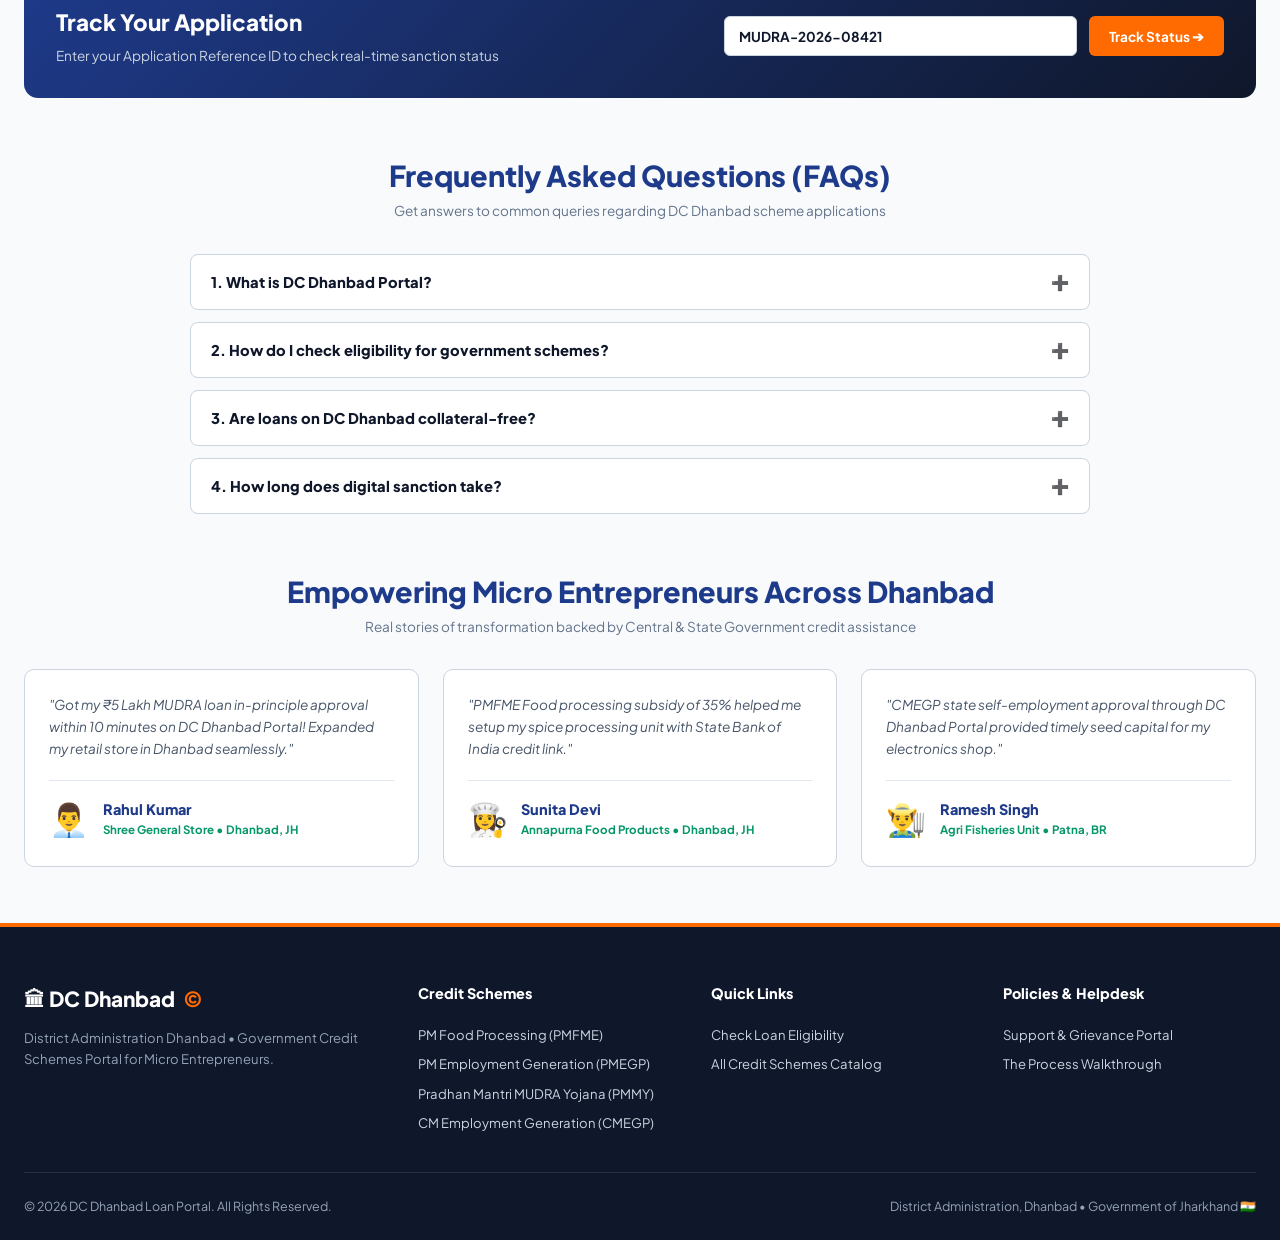
==== commit 1e653a02: "Update website name to DC Dhanbad and restrict catalog to 4 official schemes (PMFME, PMEGP, MUDRA, C" ====
--- a/index.html
+++ b/index.html
@@ -3,8 +3,8 @@
 <head>
   <meta charset="UTF-8">
   <meta name="viewport" content="width=device-width, initial-scale=1.0">
-  <title>CreditSamarth | National Digital Loan Platform for Micro Entrepreneurs</title>
-  <meta name="description" content="National Portal for Credit Linked Government Schemes. Department of Financial Services, Ministry of Finance, Govt of India.">
+  <title>DC Dhanbad | National Digital Loan Platform for Micro Entrepreneurs</title>
+  <meta name="description" content="Official Government Credit Schemes Portal for Micro Entrepreneurs in Dhanbad - PMFME, PMEGP, MUDRA, CMEGP.">
   <link rel="preconnect" href="https://fonts.googleapis.com">
   <link rel="preconnect" href="https://fonts.gstatic.com" crossorigin>
   <link href="https://fonts.googleapis.com/css2?family=Plus+Jakarta+Sans:wght@400;500;600;700;800;900&display=swap" rel="stylesheet">
@@ -18,9 +18,9 @@
   <!-- Top Government Header Strip -->
   <div class="top-gov-strip">
     <div class="top-gov-strip-left">
-      <span>🇮🇳 Government of India</span>
+      <span>🇮🇳 District Administration, Dhanbad</span>
       <span class="gov-strip-sep" style="color:#475569">|</span>
-      <span>Ministry of Finance • Department of Financial Services</span>
+      <span>Government Credit Assistance Portal</span>
     </div>
     <div class="top-gov-strip-right">
       <span class="gov-strip-action" onclick="prefillRahulKumarData()">⚡ Auto-Fill Demo Data</span>
@@ -37,7 +37,7 @@
       
       <!-- Logo Box -->
       <a href="index.html" class="js-logo-box">
-        <div class="js-logo-text">Credit<span>Samarth</span><span class="js-logo-copy">©</span></div>
+        <div class="js-logo-text">DC<span>Dhanbad</span><span class="js-logo-copy">©</span></div>
       </a>
 
       <!-- Mobile Header Controls (Login + Hamburger) -->
@@ -53,11 +53,11 @@
         <li class="nav-dropdown-wrapper">
           <a href="schemes.html" class="gov-nav-item">Schemes ▾</a>
           <div class="dropdown-menu-box">
-            <a href="scheme-detail.html?id=MUDRA" class="dropdown-item">
-              <div class="dropdown-icon-badge">💼</div>
+            <a href="scheme-detail.html?id=PMFME" class="dropdown-item">
+              <div class="dropdown-icon-badge">🍲</div>
               <div>
-                <div class="dropdown-item-title">Pradhan Mantri MUDRA Yojana (PMMY)</div>
-                <div class="dropdown-item-sub">Loans up to ₹10 Lakhs (100% Collateral Free)</div>
+                <div class="dropdown-item-title">PM Formalisation of Micro Food Processing (PMFME)</div>
+                <div class="dropdown-item-sub">35% Credit-Linked Capital Subsidy</div>
               </div>
             </a>
             <a href="scheme-detail.html?id=PMEGP" class="dropdown-item">
@@ -67,32 +67,25 @@
                 <div class="dropdown-item-sub">Up to ₹50 Lakhs (15% to 35% Subsidy)</div>
               </div>
             </a>
-            <a href="scheme-detail.html?id=PMFME" class="dropdown-item">
-              <div class="dropdown-icon-badge">🍲</div>
+            <a href="scheme-detail.html?id=MUDRA" class="dropdown-item">
+              <div class="dropdown-icon-badge">💼</div>
               <div>
-                <div class="dropdown-item-title">PM Formalisation of Micro Food Processing (PMFME)</div>
-                <div class="dropdown-item-sub">35% Credit-Linked Capital Subsidy</div>
+                <div class="dropdown-item-title">Pradhan Mantri MUDRA Yojana (PMMY)</div>
+                <div class="dropdown-item-sub">Loans up to ₹10 Lakhs (100% Collateral Free)</div>
               </div>
             </a>
-            <a href="scheme-detail.html?id=PMAY" class="dropdown-item">
-              <div class="dropdown-icon-badge">🏠</div>
+            <a href="scheme-detail.html?id=CMEGP" class="dropdown-item">
+              <div class="dropdown-icon-badge">🏛</div>
               <div>
-                <div class="dropdown-item-title">Pradhan Mantri Awas Yojana (PMAY-U 2.0)</div>
-                <div class="dropdown-item-sub">Interest Subsidy up to 6.5% for Home Loans</div>
-              </div>
-            </a>
-            <a href="scheme-detail.html?id=KCC" class="dropdown-item">
-              <div class="dropdown-icon-badge">🌾</div>
-              <div>
-                <div class="dropdown-item-title">Agri Loan – Kisan Credit Card (KCC)</div>
-                <div class="dropdown-item-sub">Crop Loan & Fisheries Credit</div>
+                <div class="dropdown-item-title">Chief Minister Employment Generation (CMEGP)</div>
+                <div class="dropdown-item-sub">Soft Loan & Capital Subsidy up to 35%</div>
               </div>
             </a>
             <div style="border-top:1px solid #e2e8f0; margin:0.35rem 0;"></div>
             <a href="schemes.html" class="dropdown-item" style="background:#eff6ff;">
               <div class="dropdown-icon-badge" style="background:#2563eb; color:#fff;">📜</div>
               <div>
-                <div class="dropdown-item-title" style="color:#2563eb;">View All 17 Government Schemes</div>
+                <div class="dropdown-item-title" style="color:#2563eb;">View All 4 Government Schemes</div>
                 <div class="dropdown-item-sub">Explore full catalog & criteria</div>
               </div>
             </a>
@@ -101,7 +94,7 @@
 
         <li><a href="process.html" class="gov-nav-item">The Process</a></li>
         <li><a href="grievances.html" class="gov-nav-item">Grievances</a></li>
-        <li><a href="#section-calculator" class="gov-nav-item">EMI Calculator</a></li>
+        <li><a href="index.html#section-calculator" class="gov-nav-item">EMI Calculator</a></li>
 
         <li class="mobile-nav-actions-item">
           <div class="mobile-nav-actions-box">
@@ -128,39 +121,30 @@
     </div>
   </header>
 
-  <!-- EXECUTIVE BANNER HERO SECTION (EXECUTIVE CLEAN DESIGN) -->
+  <!-- MAIN HERO SECTION -->
   <section class="js-hero-fullwidth-section">
-    <div class="hero-executive-container">
+    <div style="max-width:1280px; margin:0 auto;">
       
-      <div class="hero-govt-tag">
-        🏛 Official National Portal • Govt. of India
-      </div>
+      <div class="hero-govt-tag">🏛 Official District Administration Portal • Dhanbad</div>
 
       <h1 class="js-hero-title">
-        National Portal for Credit Linked Government Schemes
+        Digital Loan Assistance Platform for Micro Entrepreneurs
       </h1>
 
       <p class="js-hero-subtext">
-        One-stop digital portal linking Central & State Government Schemes. Check your eligibility, apply online, and get digital approval across 300+ partner commercial banks.
+        Empowering MSMEs, Food Processors & Local Entrepreneurs under PMFME, PMEGP, MUDRA & CMEGP Schemes with Collateral-Free Credit & Subsidies.
       </p>
 
       <div class="hero-btn-row">
-        <a href="apply.html?step=1" class="btn-gov-saffron" style="padding:0.85rem 1.8rem; font-size:0.95rem; font-weight:800;">
-          Check Loan Eligibility Now ➔
+        <a href="apply.html?step=1" class="btn-gov-saffron" style="font-size:1rem; padding:0.85rem 1.75rem;">
+          Apply for Loan Now ➔
         </a>
-        <a href="schemes.html" class="btn-gov-outline" style="padding:0.85rem 1.5rem; font-size:0.95rem; font-weight:800; background:rgba(255,255,255,0.1); color:#ffffff; border-color:rgba(255,255,255,0.3);">
-          Explore All 17 Schemes
+        <a href="schemes.html" class="btn-gov-outline" style="font-size:1rem; padding:0.85rem 1.75rem; background:rgba(255,255,255,0.1); color:#ffffff; border-color:rgba(255,255,255,0.3);">
+          Explore 4 Credit Schemes
         </a>
       </div>
 
       <div class="js-hero-metrics-row">
-        <div class="js-hero-metric-item">
-          <div class="js-hero-metric-num">17</div>
-          <div class="js-hero-metric-label">Credit Schemes</div>
-        </div>
-
-        <div class="js-metric-divider"></div>
-
         <div class="js-hero-metric-item">
           <div class="js-hero-metric-num">5</div>
           <div class="js-hero-metric-label">Loan Categories</div>
@@ -240,7 +224,7 @@
   <!-- Announcements Marquee Ticker Bar -->
   <div class="announcements-ticker-bar">
     <span class="announcements-tag">Announcements</span>
-    <span>• Scheme available for Livelihood loans i.e. National Rural Livelihood Mission (DAY-NRLM) • To onboard on CreditSamarth as partner bank/ Financial Institutes (FI), Click here for details</span>
+    <span>• Schemes available for Micro Enterprises (PMFME, PMEGP, MUDRA, CMEGP) • To onboard on DC Dhanbad as partner bank/ Financial Institutes (FI), Click here for details</span>
   </div>
 
   <!-- MAIN CONTENT CONTAINER -->
@@ -326,9 +310,9 @@
         <div class="bottom-schemes-banner">
           <div>
             <div style="font-size:0.95rem; font-weight:800; color:#1e3a8a;">Want to know more about the schemes?</div>
-            <div style="font-size:0.78rem; color:#64748b;">Total 17 Central Government Subsidy Schemes are available on CreditSamarth Portal</div>
-          </div>
-          <a href="schemes.html" class="btn-gov-primary">View all 17 schemes</a>
+            <div style="font-size:0.78rem; color:#64748b;">Total 4 Central & State Government Subsidy Schemes (PMFME, PMEGP, MUDRA, CMEGP) are available on DC Dhanbad Portal</div>
+          </div>
+          <a href="schemes.html" class="btn-gov-primary">View all 4 schemes</a>
         </div>
 
       </div>
@@ -498,18 +482,18 @@
     <section style="max-width:1280px; margin:0 auto 3.5rem auto; padding:0 1.5rem;">
       <div style="text-align:center; margin-bottom:2rem;">
         <h2 style="font-size:1.8rem; font-weight:900; color:#1e3a8a; margin-bottom:0.25rem;">Frequently Asked Questions (FAQs)</h2>
-        <p style="font-size:0.85rem; color:#64748b;">Get answers to common queries regarding CreditSamarth scheme applications</p>
+        <p style="font-size:0.85rem; color:#64748b;">Get answers to common queries regarding DC Dhanbad scheme applications</p>
       </div>
 
       <div style="max-width:900px; margin:0 auto;">
         
         <div class="faq-card-item" onclick="toggleFaqAccordion(1)">
           <div class="faq-question-title">
-            <span>1. What is CreditSamarth Portal?</span>
+            <span>1. What is DC Dhanbad Portal?</span>
             <span id="faq-icon-1">➕</span>
           </div>
           <div class="faq-answer-body" id="faq-ans-1" style="display:none;">
-            CreditSamarth is a digital one-stop portal connecting Government Credit Schemes directly to borrowers and 300+ partner commercial banks for online eligibility checking, application, and instant in-principle approval.
+            DC Dhanbad Portal is a digital one-stop platform connecting Government Credit Schemes (PMFME, PMEGP, MUDRA, CMEGP) directly to borrowers and partner commercial banks in Dhanbad for online eligibility checking, application, and instant in-principle approval.
           </div>
         </div>
 
@@ -525,7 +509,7 @@
 
         <div class="faq-card-item" onclick="toggleFaqAccordion(3)">
           <div class="faq-question-title">
-            <span>3. Are loans on CreditSamarth collateral-free?</span>
+            <span>3. Are loans on DC Dhanbad collateral-free?</span>
             <span id="faq-icon-3">➕</span>
           </div>
           <div class="faq-answer-body" id="faq-ans-3" style="display:none;">
@@ -549,41 +533,41 @@
     <!-- 7. BENEFICIARY SUCCESS STORIES -->
     <section style="max-width:1280px; margin:0 auto 3.5rem auto; padding:0 1.5rem;">
       <div style="text-align:center; margin-bottom:2rem;">
-        <h2 style="font-size:1.8rem; font-weight:900; color:#1e3a8a; margin-bottom:0.25rem;">Empowering Micro Entrepreneurs Across India</h2>
-        <p style="font-size:0.85rem; color:#64748b;">Real stories of transformation backed by Central Government credit assistance</p>
+        <h2 style="font-size:1.8rem; font-weight:900; color:#1e3a8a; margin-bottom:0.25rem;">Empowering Micro Entrepreneurs Across Dhanbad</h2>
+        <p style="font-size:0.85rem; color:#64748b;">Real stories of transformation backed by Central & State Government credit assistance</p>
       </div>
 
       <div class="testimonials-grid" style="display:grid; grid-template-columns: repeat(3, 1fr); gap:1.5rem;">
         
         <div class="testimonial-card">
           <p style="font-size:0.85rem; color:#475569; font-style:italic; line-height:1.6; margin-bottom:1.25rem;">
-            "Got my ₹5 Lakh MUDRA loan in-principle approval within 10 minutes on CreditSamarth! Expanded my retail store in Ranchi seamlessly."
+            "Got my ₹5 Lakh MUDRA loan in-principle approval within 10 minutes on DC Dhanbad Portal! Expanded my retail store in Dhanbad seamlessly."
           </p>
           <div style="display:flex; align-items:center; gap:0.85rem; border-top:1px solid #e2e8f0; padding-top:0.85rem;">
             <div style="font-size:2rem;">👨‍💼</div>
             <div>
               <div style="font-weight:900; font-size:0.9rem; color:#1e3a8a;">Rahul Kumar</div>
-              <div style="font-size:0.72rem; color:#059669; font-weight:700;">Shree General Store • Ranchi, JH</div>
+              <div style="font-size:0.72rem; color:#059669; font-weight:700;">Shree General Store • Dhanbad, JH</div>
             </div>
           </div>
         </div>
 
         <div class="testimonial-card">
           <p style="font-size:0.85rem; color:#475569; font-style:italic; line-height:1.6; margin-bottom:1.25rem;">
-            "PMFME Food processing subsidy of 35% helped me setup my pickle manufacturing unit with State Bank of India credit link."
+            "PMFME Food processing subsidy of 35% helped me setup my spice processing unit with State Bank of India credit link."
           </p>
           <div style="display:flex; align-items:center; gap:0.85rem; border-top:1px solid #e2e8f0; padding-top:0.85rem;">
             <div style="font-size:2rem;">👩‍🍳</div>
             <div>
               <div style="font-weight:900; font-size:0.9rem; color:#1e3a8a;">Sunita Devi</div>
-              <div style="font-size:0.72rem; color:#059669; font-weight:700;">Annapurna Food Products • Lucknow, UP</div>
+              <div style="font-size:0.72rem; color:#059669; font-weight:700;">Annapurna Food Products • Dhanbad, JH</div>
             </div>
           </div>
         </div>
 
         <div class="testimonial-card">
           <p style="font-size:0.85rem; color:#475569; font-style:italic; line-height:1.6; margin-bottom:1.25rem;">
-            "Kisan Credit Card (KCC) approval through CreditSamarth provided timely harvest funds for my fish farming venture."
+            "CMEGP state self-employment approval through DC Dhanbad Portal provided timely seed capital for my electronics shop."
           </p>
           <div style="display:flex; align-items:center; gap:0.85rem; border-top:1px solid #e2e8f0; padding-top:0.85rem;">
             <div style="font-size:2rem;">👨‍🌾</div>
@@ -650,15 +634,17 @@
   <footer>
     <div class="footer-container">
       <div>
-        <div class="footer-brand-title">🏛 CreditSamarth<span>©</span></div>
-        <p class="footer-desc">National Portal for Credit Linked Government Schemes, Department of Financial Services, Ministry of Finance, Government of India.</p>
+        <div class="footer-brand-title">🏛 DC Dhanbad<span>©</span></div>
+        <p class="footer-desc">District Administration Dhanbad • Government Credit Schemes Portal for Micro Entrepreneurs.</p>
       </div>
 
       <div>
         <div class="footer-column-title">Credit Schemes</div>
         <ul class="footer-link-list">
+          <li><a href="scheme-detail.html?id=PMFME">PM Food Processing (PMFME)</a></li>
+          <li><a href="scheme-detail.html?id=PMEGP">PM Employment Generation (PMEGP)</a></li>
           <li><a href="scheme-detail.html?id=MUDRA">Pradhan Mantri MUDRA Yojana (PMMY)</a></li>
-          <li><a href="scheme-detail.html?id=PMEGP">Prime Minister's Employment Generation (PMEGP)</a></li>
+          <li><a href="scheme-detail.html?id=CMEGP">CM Employment Generation (CMEGP)</a></li>
         </ul>
       </div>
 
@@ -680,8 +666,8 @@
     </div>
 
     <div class="footer-bottom-bar">
-      <div>© 2026 CreditSamarth National Portal for Credit Linked Schemes. All Rights Reserved.</div>
-      <div>Designed & Developed for Ministry of Finance, Government of India • Digital India 🇮🇳</div>
+      <div>© 2026 DC Dhanbad Loan Portal. All Rights Reserved.</div>
+      <div>District Administration, Dhanbad • Government of Jharkhand 🇮🇳</div>
     </div>
   </footer>
 
--- a/css/style.css
+++ b/css/style.css
@@ -1,5 +1,5 @@
 /* ==========================================================================
-   CreditSamarth Government Credit Portal - Official Clean & Professional CSS
+   DC Dhanbad Government Credit Portal - Official Clean & Professional CSS
    ========================================================================== */
 
 :root {
@@ -1457,6 +1457,170 @@
 .footer-link-list a:hover { color: var(--js-gold); }
 .footer-bottom-bar { max-width: 1280px; margin: 0 auto; padding-top: 1.5rem; border-top: 1px solid rgba(255, 255, 255, 0.1); display: flex; justify-content: space-between; align-items: center; font-size: 0.78rem; color: #94a3b8; }
 
+/* Schemes & Scheme Detail Component Classes */
+.scheme-hero-section {
+  padding: 3.5rem 1.5rem;
+  text-align: left;
+}
+
+.scheme-hero-flex-wrapper {
+  max-width: 1280px;
+  margin: 0 auto;
+  display: flex;
+  justify-content: space-between;
+  align-items: center;
+  gap: 2rem;
+  flex-wrap: wrap;
+}
+
+.scheme-hero-text-col {
+  flex: 1;
+  min-width: 290px;
+}
+
+.scheme-hero-title {
+  font-size: 2.4rem;
+  margin-bottom: 0.6rem;
+  line-height: 1.25;
+}
+
+.scheme-hero-subtext {
+  font-size: 1rem;
+  color: #cbd5e1;
+  margin-bottom: 0;
+  max-width: 760px;
+}
+
+.scheme-search-box-wrapper {
+  flex: 0 0 320px;
+  max-width: 100%;
+  width: 100%;
+}
+
+.scheme-search-card {
+  background: rgba(255, 255, 255, 0.08);
+  border: 1px solid rgba(255, 255, 255, 0.2);
+  padding: 1.25rem;
+  border-radius: 12px;
+  backdrop-filter: blur(4px);
+}
+
+.scheme-search-label {
+  color: var(--js-gold);
+  font-size: 0.75rem;
+  font-weight: 800;
+  text-transform: uppercase;
+  margin-bottom: 0.5rem;
+  display: block;
+}
+
+.scheme-search-input {
+  padding: 0.75rem 1rem;
+  border-radius: 8px;
+  font-weight: 600;
+  background: #ffffff;
+  color: #0f172a;
+  width: 100%;
+}
+
+.schemes-main-container {
+  max-width: 1280px;
+  margin: 2.5rem auto;
+  padding: 0 1.5rem;
+}
+
+.scheme-count-status-row {
+  margin-bottom: 1.5rem;
+  display: flex;
+  justify-content: space-between;
+  align-items: center;
+  gap: 0.75rem;
+}
+
+.scheme-count-badge {
+  font-size: 0.85rem;
+  font-weight: 800;
+  color: #1e3a8a;
+  background: #eff6ff;
+  border: 1px solid #bfdbfe;
+  padding: 4px 12px;
+  border-radius: 6px;
+}
+
+.scheme-count-subtext {
+  font-size: 0.78rem;
+  color: #64748b;
+}
+
+/* Scheme Detail Page Base Classes */
+.detail-hero-section {
+  padding: 3rem 1.5rem;
+  background: linear-gradient(135deg, #0f172a 0%, #1e3a8a 100%);
+}
+
+.detail-hero-container {
+  max-width: 1280px;
+  margin: 0 auto;
+}
+
+.detail-breadcrumb {
+  font-size: 0.82rem;
+  color: #cbd5e1;
+  margin-bottom: 0.85rem;
+  font-weight: 700;
+}
+
+.detail-breadcrumb a {
+  color: #93c5fd;
+}
+
+.detail-hero-row {
+  display: flex;
+  justify-content: space-between;
+  align-items: flex-start;
+  gap: 2rem;
+  flex-wrap: wrap;
+}
+
+.detail-hero-title {
+  font-size: 2.5rem;
+  font-weight: 900;
+  color: #ffffff;
+  margin-bottom: 0.5rem;
+  line-height: 1.2;
+}
+
+.detail-hero-subtext {
+  font-size: 1rem;
+  color: #e0f2fe;
+  max-width: 800px;
+  line-height: 1.6;
+}
+
+.detail-hero-action-box {
+  display: flex;
+  gap: 0.75rem;
+}
+
+.detail-apply-btn {
+  padding: 0.85rem 1.75rem;
+  font-size: 1rem;
+  border-radius: 8px;
+}
+
+.detail-main-container {
+  max-width: 1280px;
+  margin: 2.5rem auto;
+  padding: 0 1.5rem;
+}
+
+.detail-layout-grid {
+  display: grid;
+  grid-template-columns: 2fr 1fr;
+  gap: 2.5rem;
+  align-items: start;
+}
+
 /* ==========================================================================
    COMPREHENSIVE MOBILE RESPONSIVE MEDIA QUERIES (ALL PAGES & SECTIONS)
    ========================================================================== */
@@ -1624,7 +1788,7 @@
   }
 
   .js-hero-fullwidth-section {
-    padding: 3rem 1rem 5rem 1rem;
+    padding: 2.5rem 1rem 3.5rem 1rem;
   }
   
   .js-hero-title {
@@ -1655,14 +1819,40 @@
   }
 
   .card-grid {
-    grid-template-columns: repeat(auto-fill, minmax(260px, 1fr));
+    grid-template-columns: repeat(auto-fill, minmax(280px, 1fr));
+    gap: 1.25rem;
   }
 }
 
 /* 3. MOBILE SMARTPHONES (<= 768px) */
 @media (max-width: 768px) {
-  .js-hero-title {
-    font-size: 1.85rem;
+  .js-hero-title,
+  .scheme-hero-title,
+  .detail-hero-title {
+    font-size: 1.75rem !important;
+  }
+
+  .scheme-hero-section,
+  .detail-hero-section {
+    padding: 2rem 1rem !important;
+  }
+
+  .scheme-hero-flex-wrapper,
+  .detail-hero-row {
+    flex-direction: column;
+    align-items: stretch;
+    gap: 1.25rem;
+  }
+
+  .scheme-search-box-wrapper {
+    flex: 1 1 100% !important;
+    width: 100% !important;
+  }
+
+  .schemes-main-container,
+  .detail-main-container {
+    margin: 1.5rem auto !important;
+    padding: 0 1rem !important;
   }
   
   .hero-btn-row {
@@ -1699,7 +1889,8 @@
   }
   
   .card-grid {
-    grid-template-columns: 1fr;
+    grid-template-columns: 1fr !important;
+    gap: 1.25rem !important;
   }
   
   .bank-badge-grid {
@@ -1722,23 +1913,43 @@
     flex-wrap: nowrap;
     padding-bottom: 0.5rem;
     -webkit-overflow-scrolling: touch;
+    scrollbar-width: none;
+  }
+  .grv-tab-btn-row::-webkit-scrollbar {
+    display: none;
   }
   
   .grv-tab-btn {
     white-space: nowrap;
     padding: 0.6rem 0.85rem;
     font-size: 0.82rem;
+    flex: 0 0 auto;
   }
   
   .scheme-filter-tab-bar {
     overflow-x: auto;
     flex-wrap: nowrap;
-    padding-bottom: 0.5rem;
+    padding-bottom: 0.6rem;
+    margin-bottom: 1.25rem;
     -webkit-overflow-scrolling: touch;
+    scrollbar-width: none;
+  }
+  .scheme-filter-tab-bar::-webkit-scrollbar {
+    display: none;
   }
   
   .scheme-filter-pill {
     white-space: nowrap;
+    flex: 0 0 auto;
+    padding: 0.5rem 0.95rem;
+    font-size: 0.8rem;
+  }
+
+  .scheme-count-status-row {
+    flex-direction: column;
+    align-items: flex-start;
+    gap: 0.4rem;
+    margin-bottom: 1.25rem;
   }
   
   /* 8-Step Stepper Mobile Responsiveness */
@@ -1759,13 +1970,28 @@
     display: none;
   }
 
+  .scheme-clean-card {
+    padding: 1.2rem !important;
+    min-height: auto !important;
+  }
+
   .scheme-card-metrics-box {
     grid-template-columns: 1fr 1fr;
+    gap: 0.6rem;
   }
   
   .scheme-card-actions {
-    grid-template-columns: 1fr;
+    grid-template-columns: 1fr 1fr;
     gap: 0.5rem;
+  }
+
+  .detail-hero-action-box {
+    width: 100%;
+  }
+
+  .detail-apply-btn {
+    width: 100%;
+    justify-content: center;
   }
 
   .auth-modal-card {
@@ -1782,8 +2008,10 @@
 
 /* 4. EXTRA SMALL PHONES (<= 576px) */
 @media (max-width: 576px) {
-  .js-hero-title {
-    font-size: 1.5rem;
+  .js-hero-title,
+  .scheme-hero-title,
+  .detail-hero-title {
+    font-size: 1.45rem !important;
   }
   
   .process-grid-cards {
@@ -1809,12 +2037,12 @@
   }
 
   .scheme-clean-card {
-    padding: 1.15rem;
-  }
-
-  .scheme-card-metrics-box {
-    grid-template-columns: 1fr;
-    gap: 0.5rem;
+    padding: 1.1rem !important;
+  }
+
+  .scheme-card-actions {
+    grid-template-columns: 1fr !important;
+    gap: 0.5rem !important;
   }
 }
 
@@ -1834,6 +2062,11 @@
   
   .top-gov-strip {
     font-size: 0.7rem;
+  }
+
+  .scheme-card-metrics-box {
+    grid-template-columns: 1fr !important;
+    gap: 0.5rem;
   }
 }
 
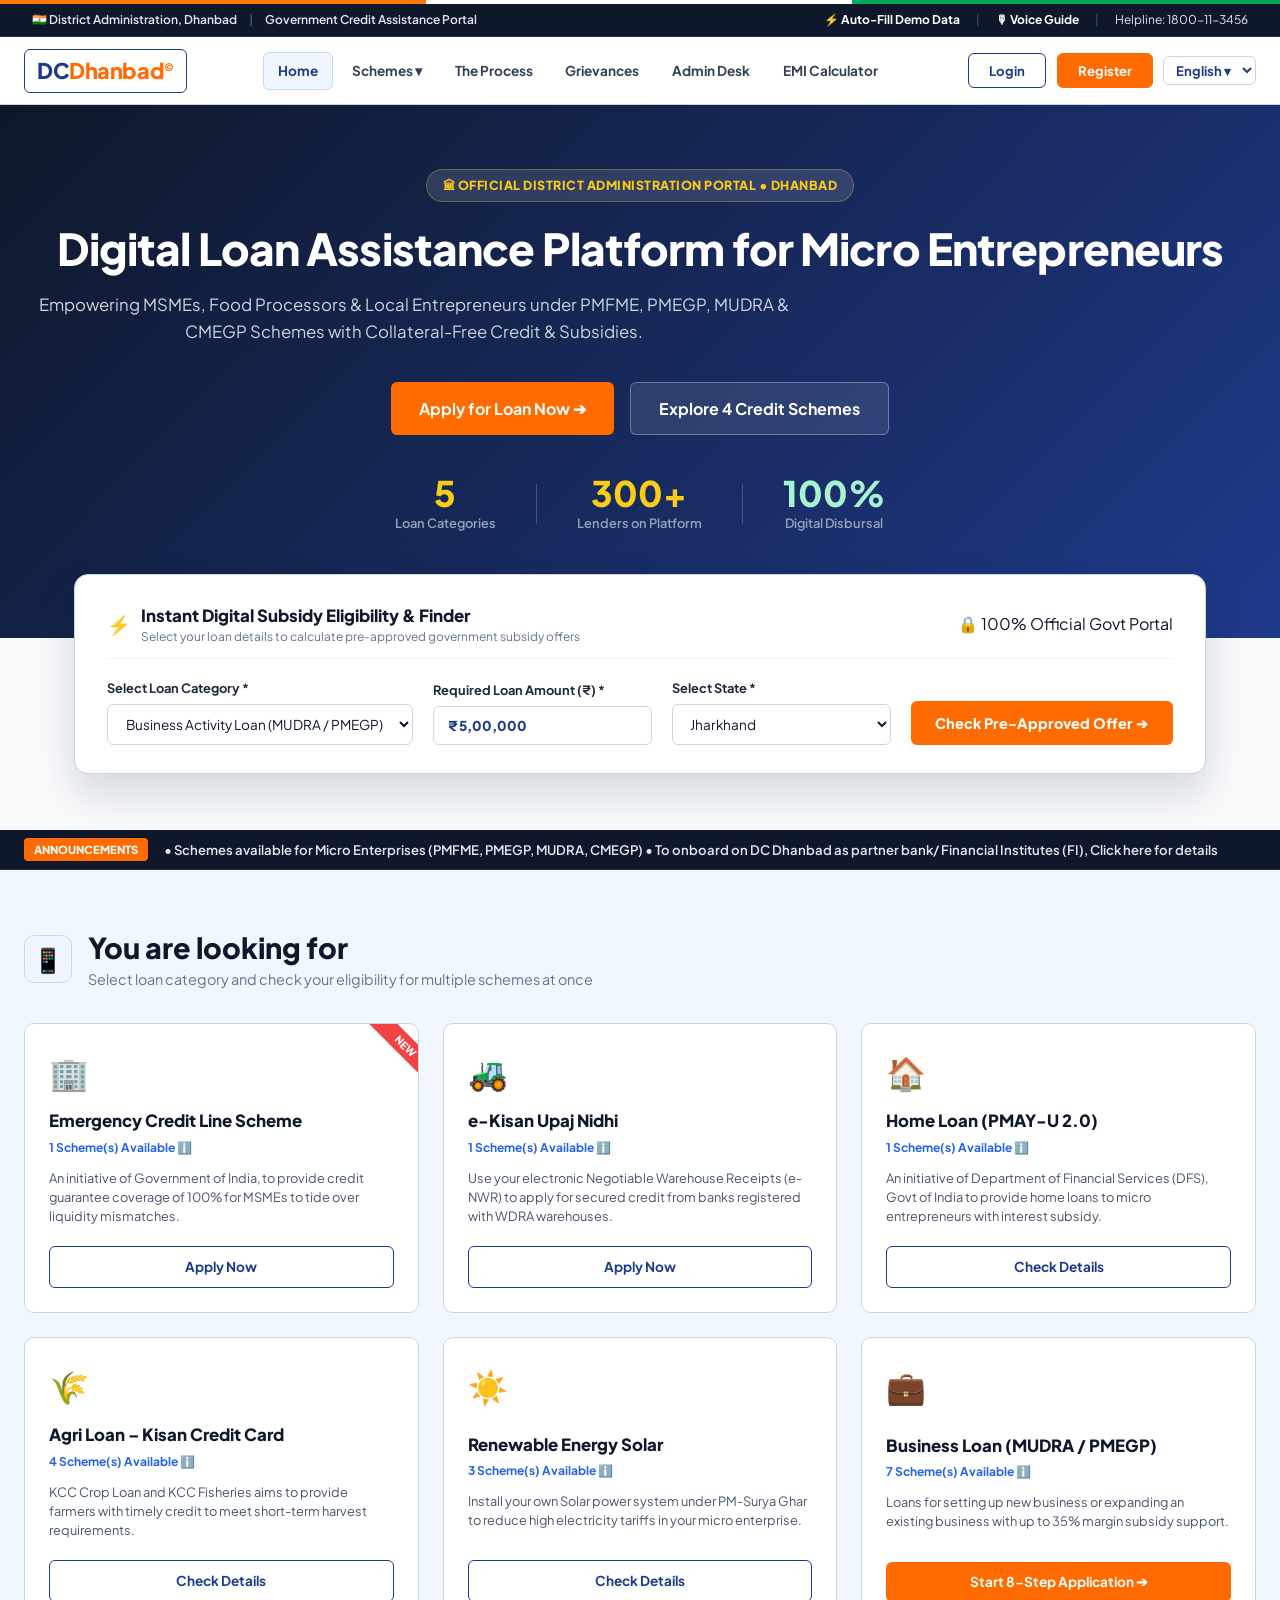
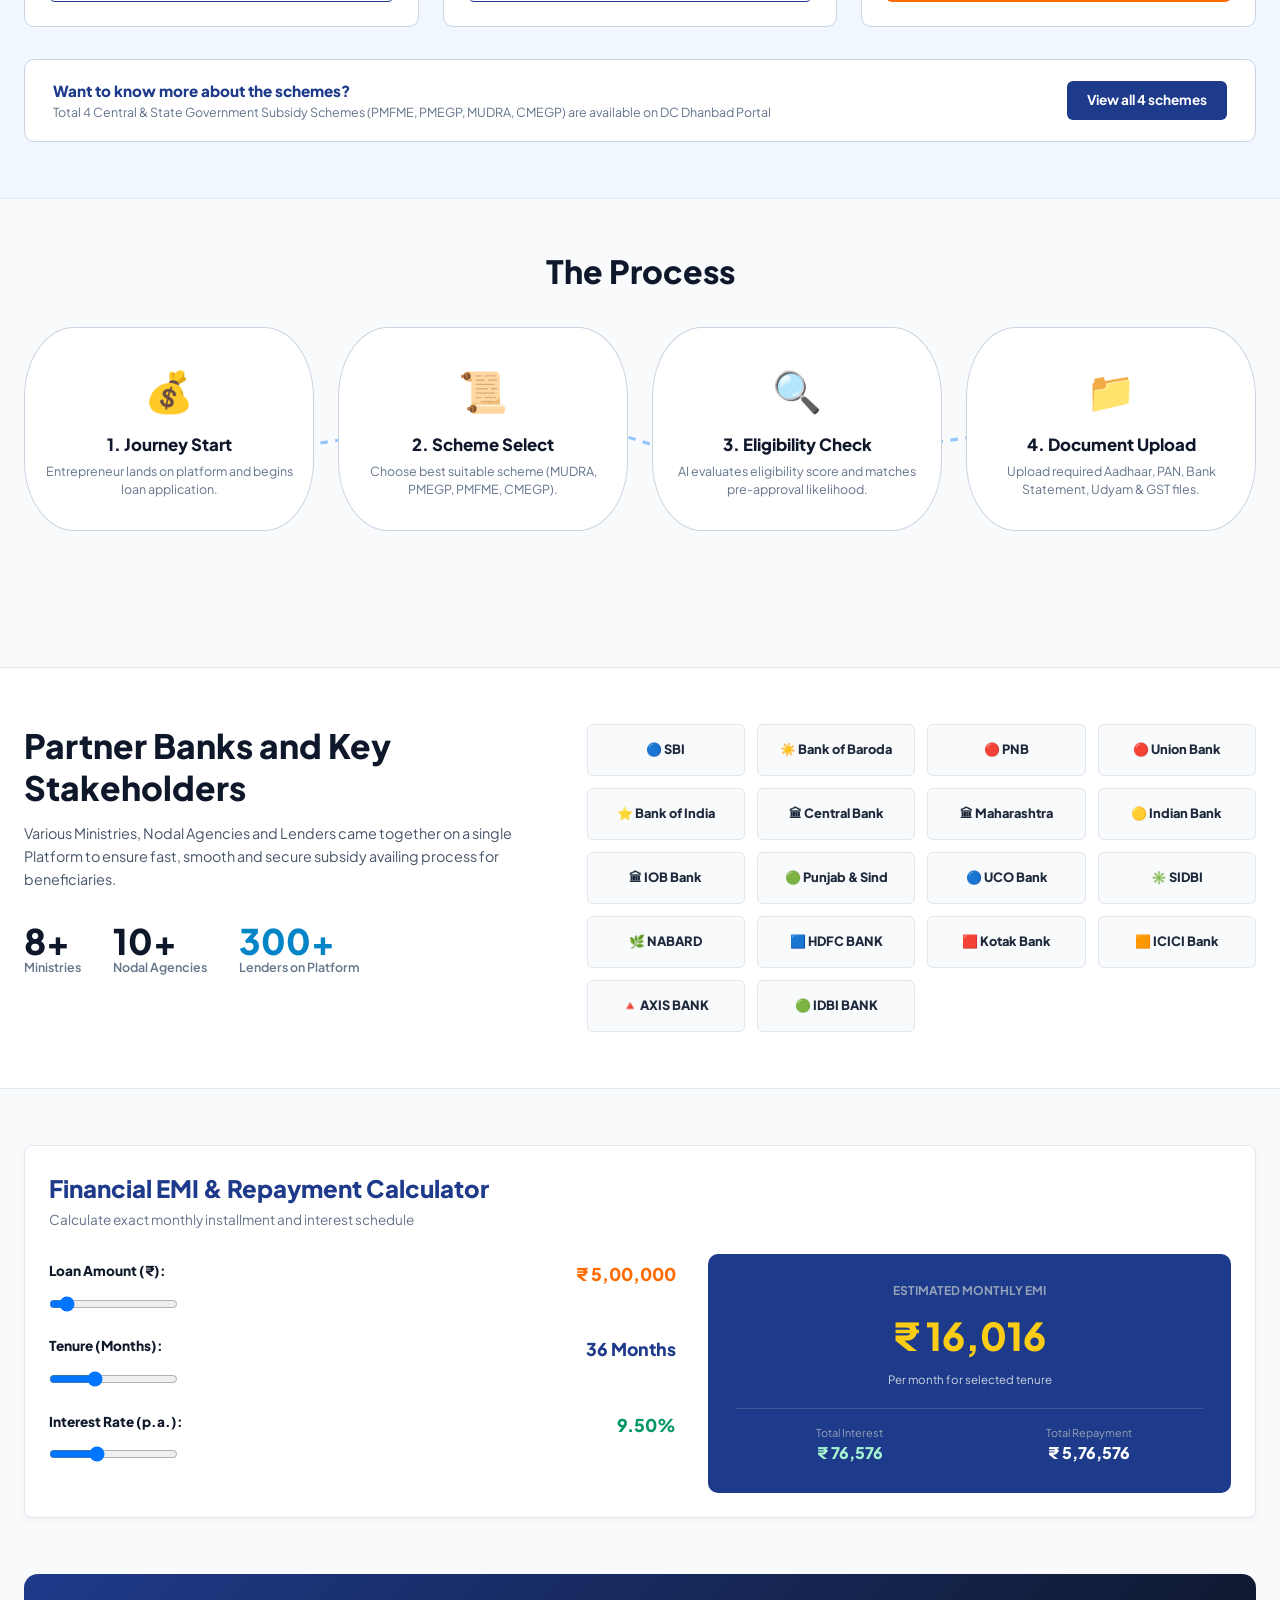
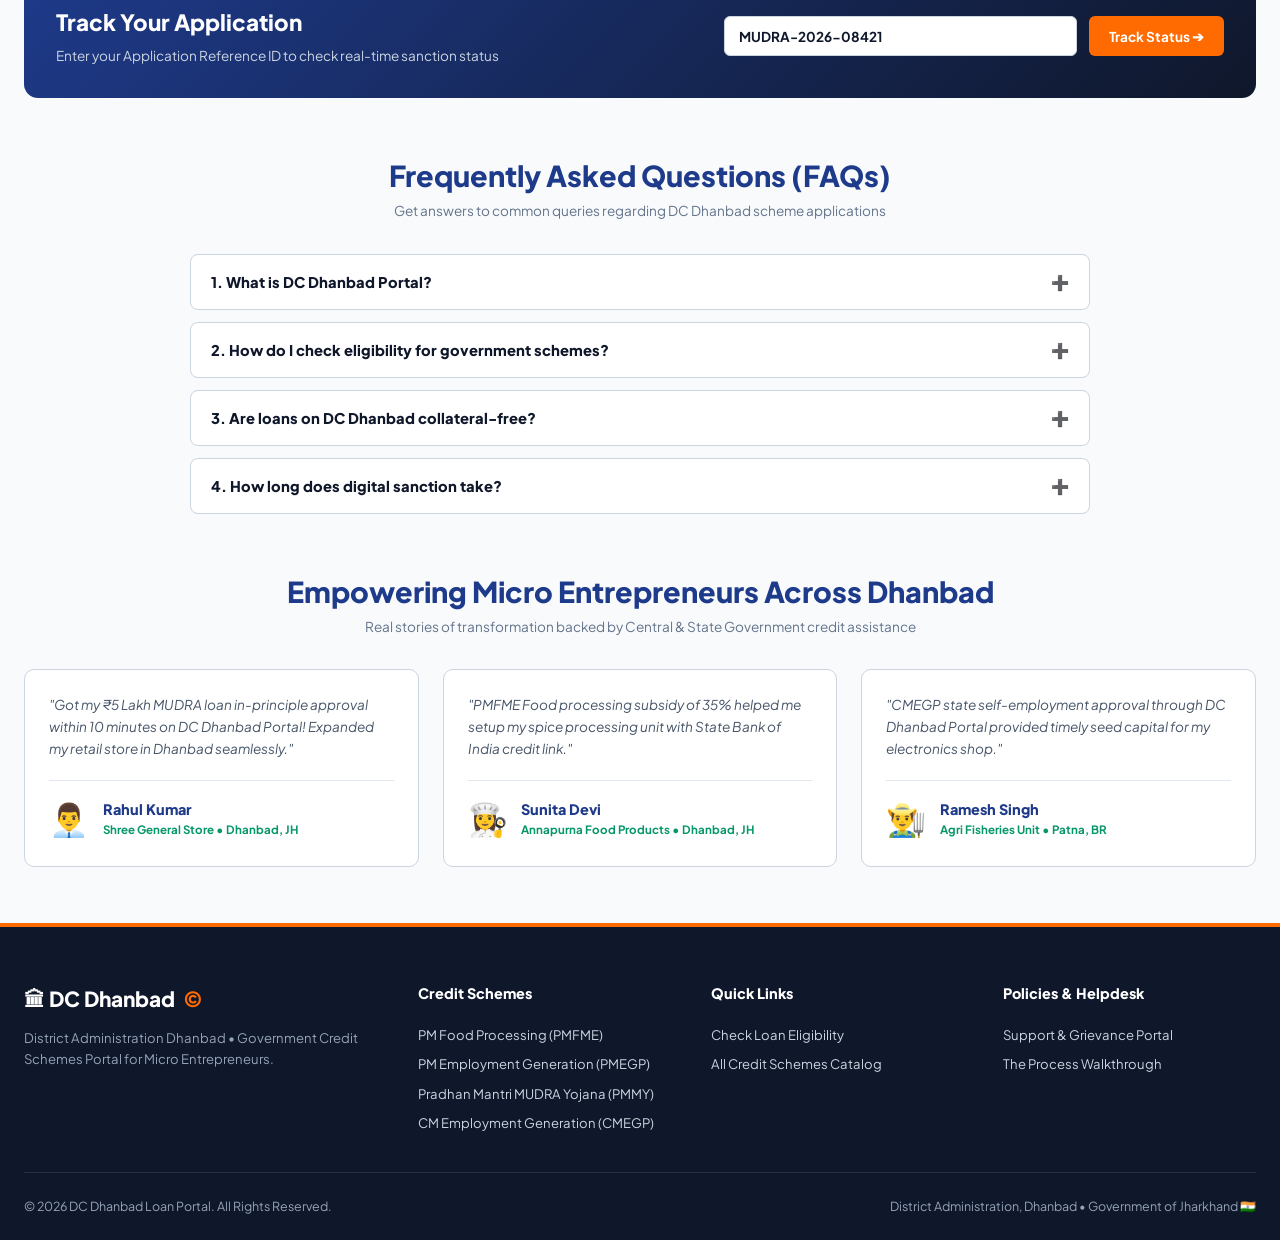
==== commit e266dce0: "Add Nodal Officer Admin Dashboard (admin.html) with application management, dossier modal, and CSV e" ====
--- a/index.html
+++ b/index.html
@@ -94,6 +94,7 @@
 
         <li><a href="process.html" class="gov-nav-item">The Process</a></li>
         <li><a href="grievances.html" class="gov-nav-item">Grievances</a></li>
+        <li><a href="admin.html" class="gov-nav-item">Admin Desk</a></li>
         <li><a href="index.html#section-calculator" class="gov-nav-item">EMI Calculator</a></li>
 
         <li class="mobile-nav-actions-item">
--- a/css/style.css
+++ b/css/style.css
@@ -2100,4 +2100,180 @@
     grid-template-columns: 1fr !important;
     gap: 0.85rem !important;
   }
+}
+
+/* ==========================================================================
+   7. ADMIN DASHBOARD SPECIFIC STYLES
+   ========================================================================== */
+.admin-stats-grid {
+  display: grid;
+  grid-template-columns: repeat(4, 1fr);
+  gap: 1.25rem;
+  margin-bottom: 2rem;
+}
+
+.admin-stat-card {
+  background: #ffffff;
+  border-radius: 14px;
+  padding: 1.25rem 1.5rem;
+  border: 1px solid #e2e8f0;
+  box-shadow: 0 4px 12px rgba(15, 23, 42, 0.05);
+  display: flex;
+  align-items: center;
+  gap: 1.25rem;
+  transition: transform 0.2s ease, box-shadow 0.2s ease;
+}
+
+.admin-stat-card:hover {
+  transform: translateY(-2px);
+  box-shadow: 0 8px 20px rgba(15, 23, 42, 0.08);
+}
+
+.admin-stat-icon {
+  width: 52px;
+  height: 52px;
+  border-radius: 12px;
+  display: flex;
+  align-items: center;
+  justify-content: center;
+  font-size: 1.6rem;
+  flex-shrink: 0;
+}
+
+.admin-stat-val {
+  font-size: 1.6rem;
+  font-weight: 900;
+  color: #1e3a8a;
+  line-height: 1.1;
+  margin-top: 2px;
+}
+
+.admin-stat-lbl {
+  font-size: 0.75rem;
+  font-weight: 700;
+  color: #64748b;
+  text-transform: uppercase;
+  letter-spacing: 0.5px;
+}
+
+.admin-table-card {
+  background: #ffffff;
+  border-radius: 14px;
+  border: 1px solid #cbd5e1;
+  box-shadow: 0 4px 16px rgba(15, 23, 42, 0.06);
+  overflow: hidden;
+  margin-bottom: 2.5rem;
+}
+
+.admin-table-toolbar {
+  padding: 1.25rem 1.5rem;
+  background: #f8fafc;
+  border-bottom: 1px solid #e2e8f0;
+  display: flex;
+  align-items: center;
+  justify-content: space-between;
+  gap: 1rem;
+  flex-wrap: wrap;
+}
+
+.admin-search-input {
+  max-width: 320px;
+  font-size: 0.85rem;
+  padding: 0.55rem 1rem;
+  border-radius: 8px;
+  border: 1.5px solid #cbd5e1;
+}
+
+.admin-table-wrapper {
+  overflow-x: auto;
+}
+
+.admin-table {
+  width: 100%;
+  border-collapse: collapse;
+  font-size: 0.88rem;
+  text-align: left;
+}
+
+.admin-table th {
+  background: #f1f5f9;
+  color: #1e3a8a;
+  font-weight: 800;
+  padding: 0.85rem 1rem;
+  border-bottom: 1px solid #e2e8f0;
+  white-space: nowrap;
+  font-size: 0.78rem;
+  text-transform: uppercase;
+  letter-spacing: 0.5px;
+}
+
+.admin-table td {
+  padding: 1rem;
+  border-bottom: 1px solid #f1f5f9;
+  vertical-align: middle;
+  color: #334155;
+}
+
+.admin-table tr:hover {
+  background: #f8fafc;
+}
+
+.status-pill {
+  display: inline-flex;
+  align-items: center;
+  gap: 0.35rem;
+  padding: 0.25rem 0.65rem;
+  border-radius: 9999px;
+  font-size: 0.75rem;
+  font-weight: 800;
+  text-transform: uppercase;
+}
+
+.status-under-review { background: #eff6ff; color: #1d4ed8; border: 1px solid #bfdbfe; }
+.status-approved { background: #ecfdf5; color: #047857; border: 1px solid #a7f3d0; }
+.status-disbursed { background: #f0fdf4; color: #15803d; border: 1px solid #86efac; }
+.status-rejected { background: #fef2f2; color: #b91c1c; border: 1px solid #fecaca; }
+
+.btn-admin-action {
+  font-size: 0.75rem;
+  font-weight: 700;
+  padding: 0.4rem 0.75rem;
+  border-radius: 6px;
+  border: none;
+  cursor: pointer;
+  display: inline-flex;
+  align-items: center;
+  gap: 0.35rem;
+  transition: background 0.15s ease;
+}
+
+.btn-admin-view { background: #eff6ff; color: #2563eb; border: 1px solid #bfdbfe; }
+.btn-admin-view:hover { background: #dbeafe; }
+
+.btn-admin-approve { background: #10b981; color: #ffffff; }
+.btn-admin-approve:hover { background: #059669; }
+
+.btn-admin-disburse { background: #0284c7; color: #ffffff; }
+.btn-admin-disburse:hover { background: #0369a1; }
+
+.btn-admin-reject { background: #ef4444; color: #ffffff; }
+.btn-admin-reject:hover { background: #dc2626; }
+
+@media (max-width: 900px) {
+  .admin-stats-grid {
+    grid-template-columns: repeat(2, 1fr);
+  }
+}
+
+@media (max-width: 576px) {
+  .admin-stats-grid {
+    grid-template-columns: 1fr;
+  }
+  .admin-table-toolbar {
+    flex-direction: column;
+    align-items: stretch;
+  }
+  .admin-search-input {
+    max-width: 100%;
+  }
 }
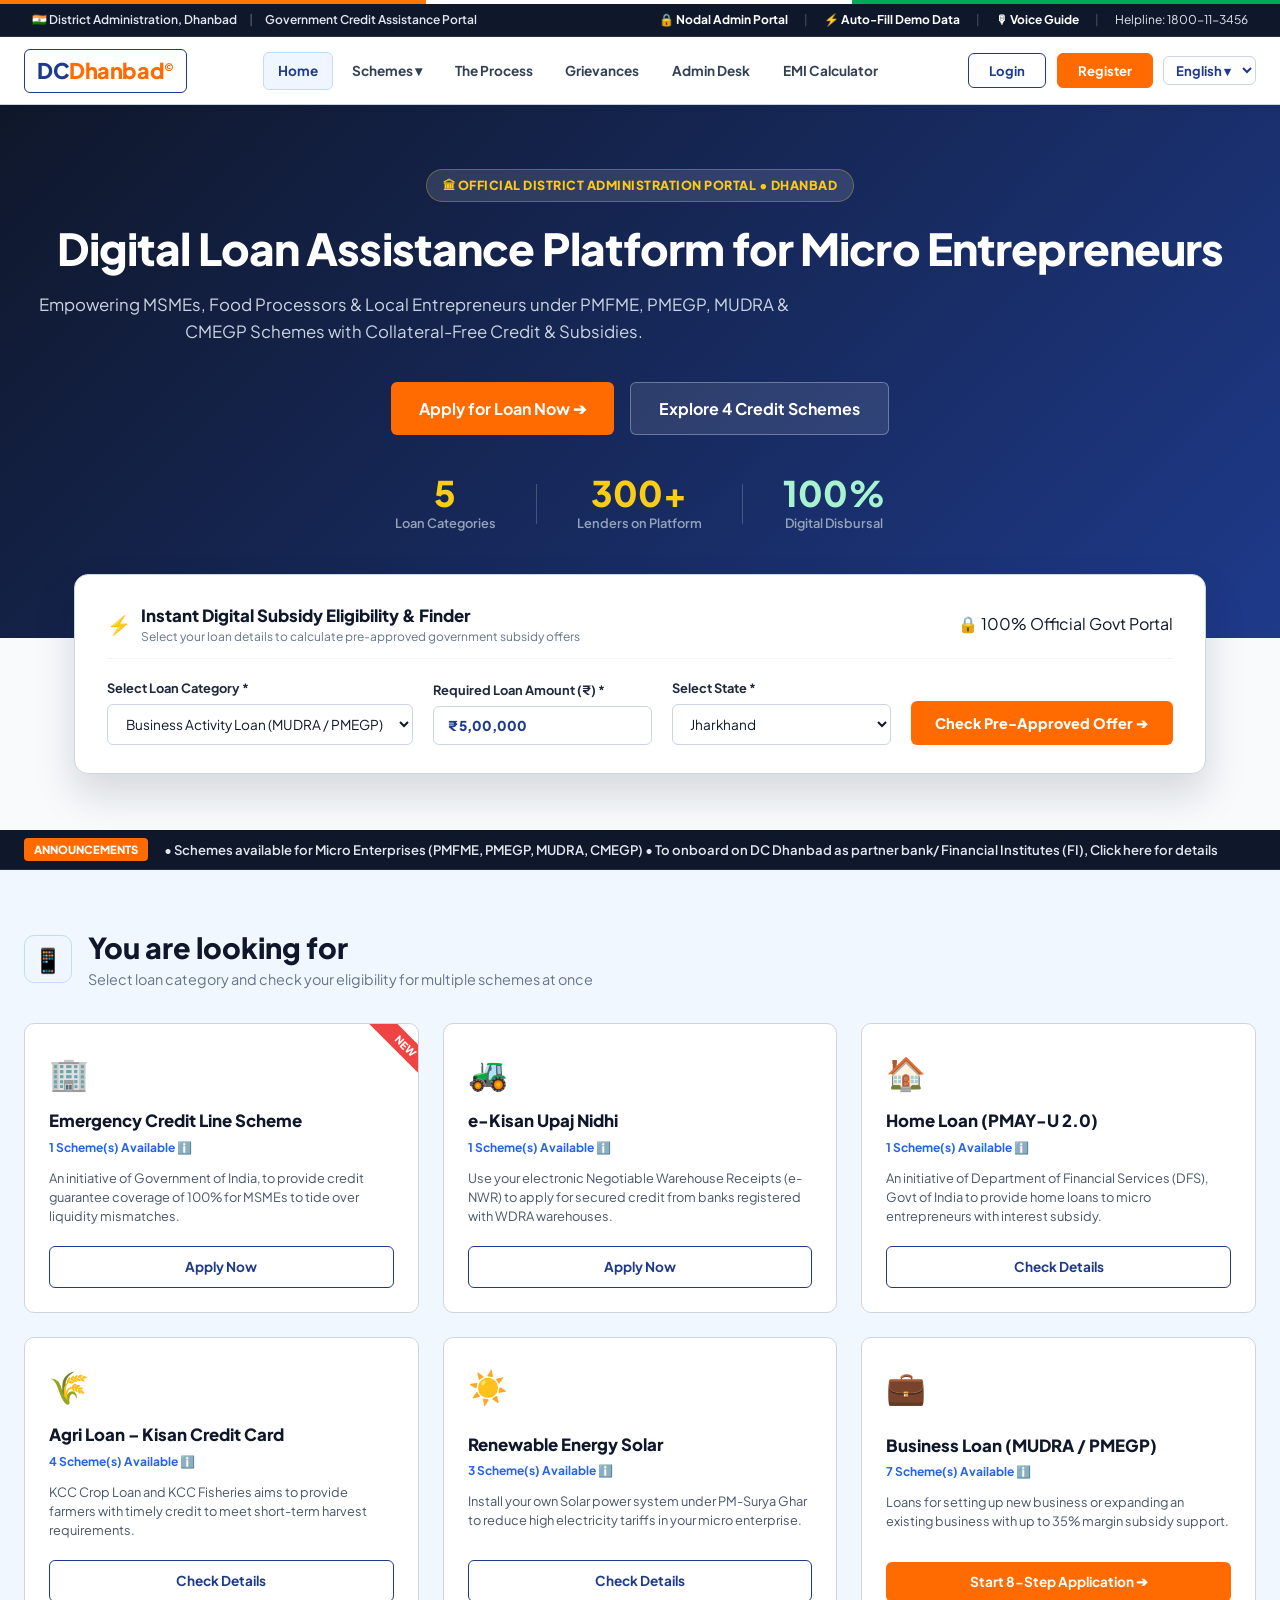
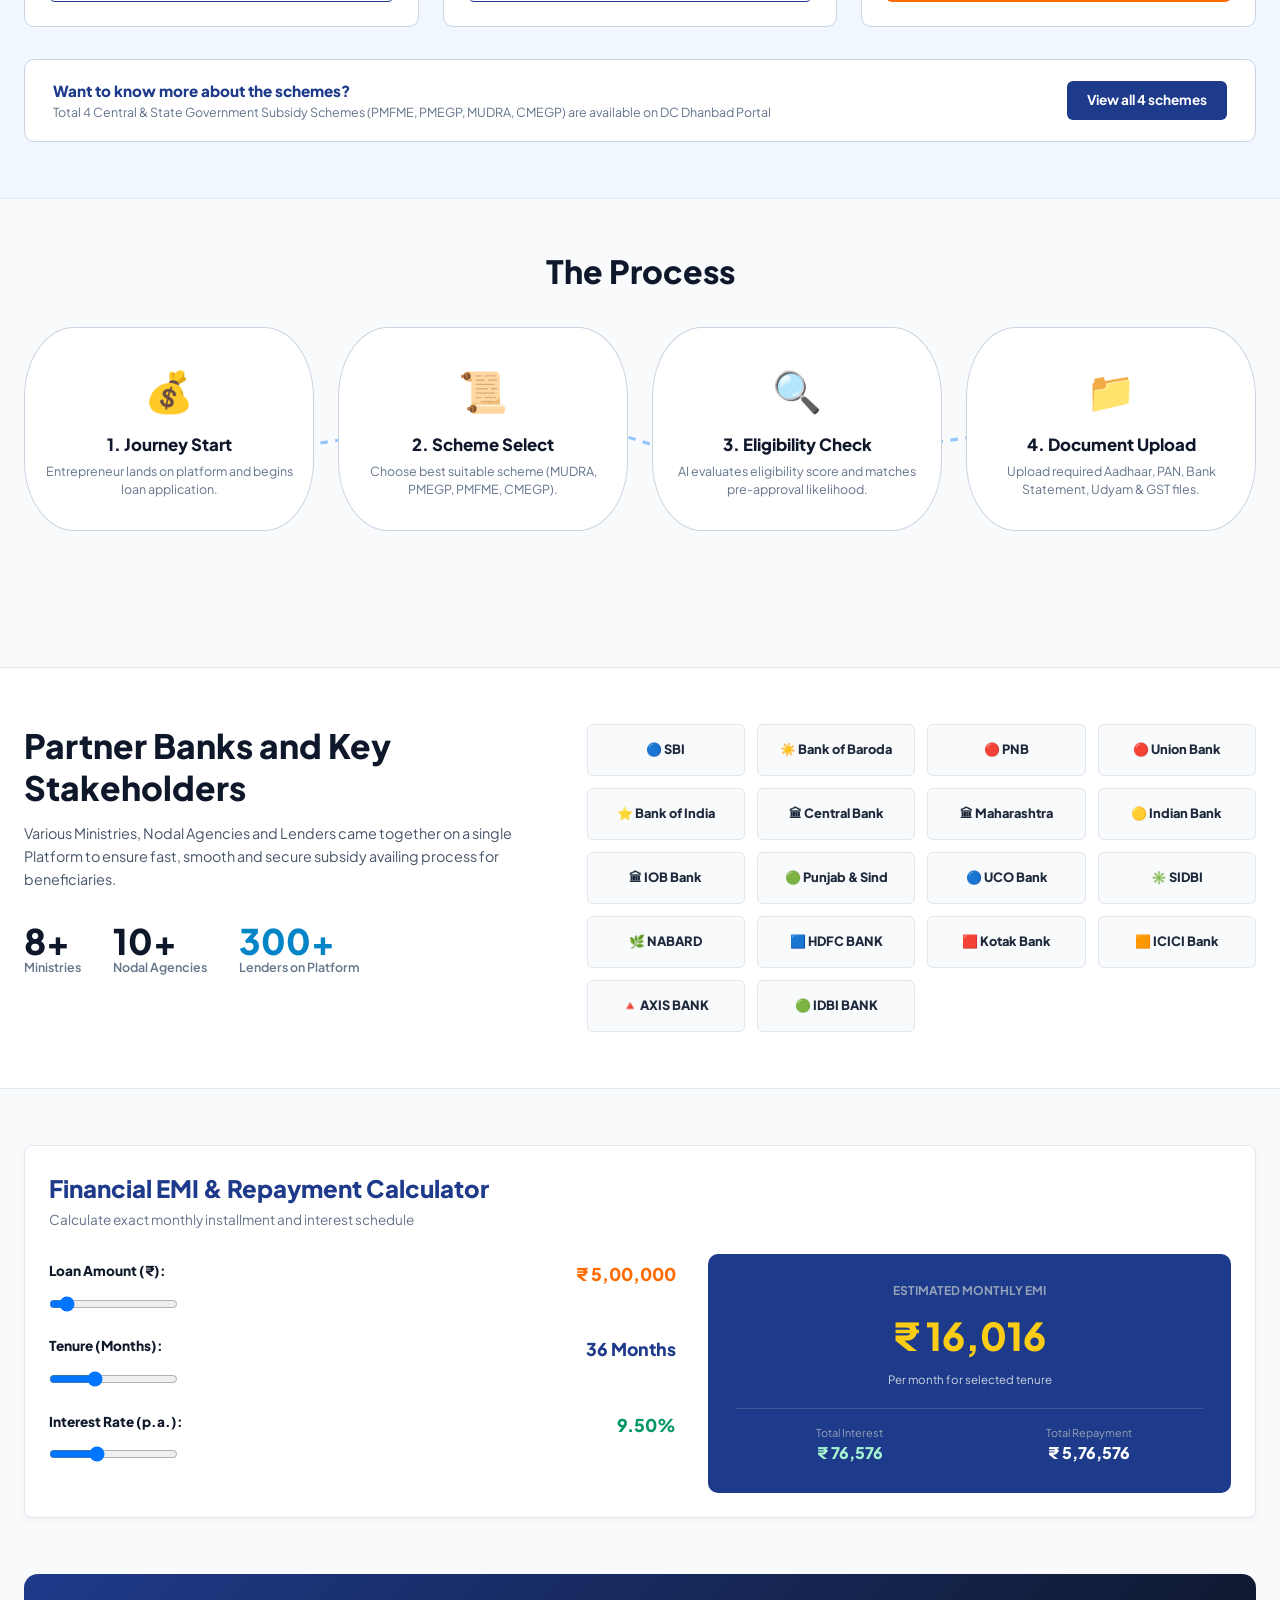
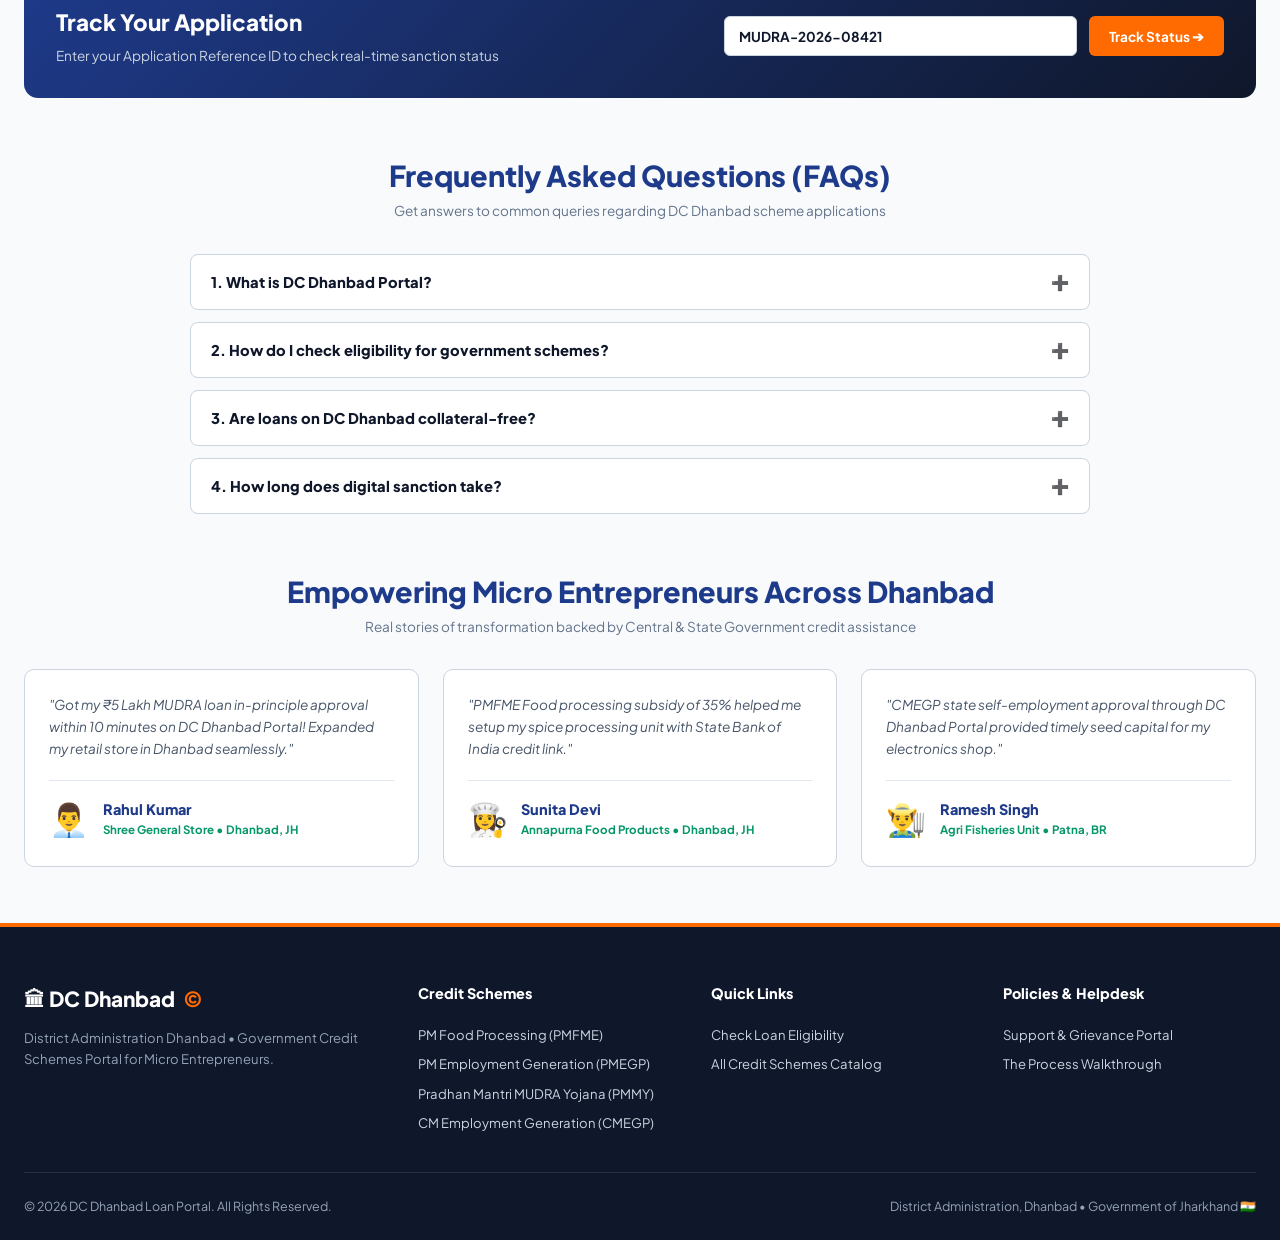
==== commit cc33154f: "Enhance Admin Dashboard with Authentication Gate, 1-Click Demo Login, and modern dark glassmorphism " ====
--- a/index.html
+++ b/index.html
@@ -23,6 +23,8 @@
       <span>Government Credit Assistance Portal</span>
     </div>
     <div class="top-gov-strip-right">
+      <span class="gov-strip-action" onclick="window.location.href='admin.html'">🔒 Nodal Admin Portal</span>
+      <span class="gov-strip-sep" style="color:#475569">|</span>
       <span class="gov-strip-action" onclick="prefillRahulKumarData()">⚡ Auto-Fill Demo Data</span>
       <span class="gov-strip-sep" style="color:#475569">|</span>
       <span class="gov-strip-action" onclick="toggleVoiceModal()">🎙 Voice Guide</span>
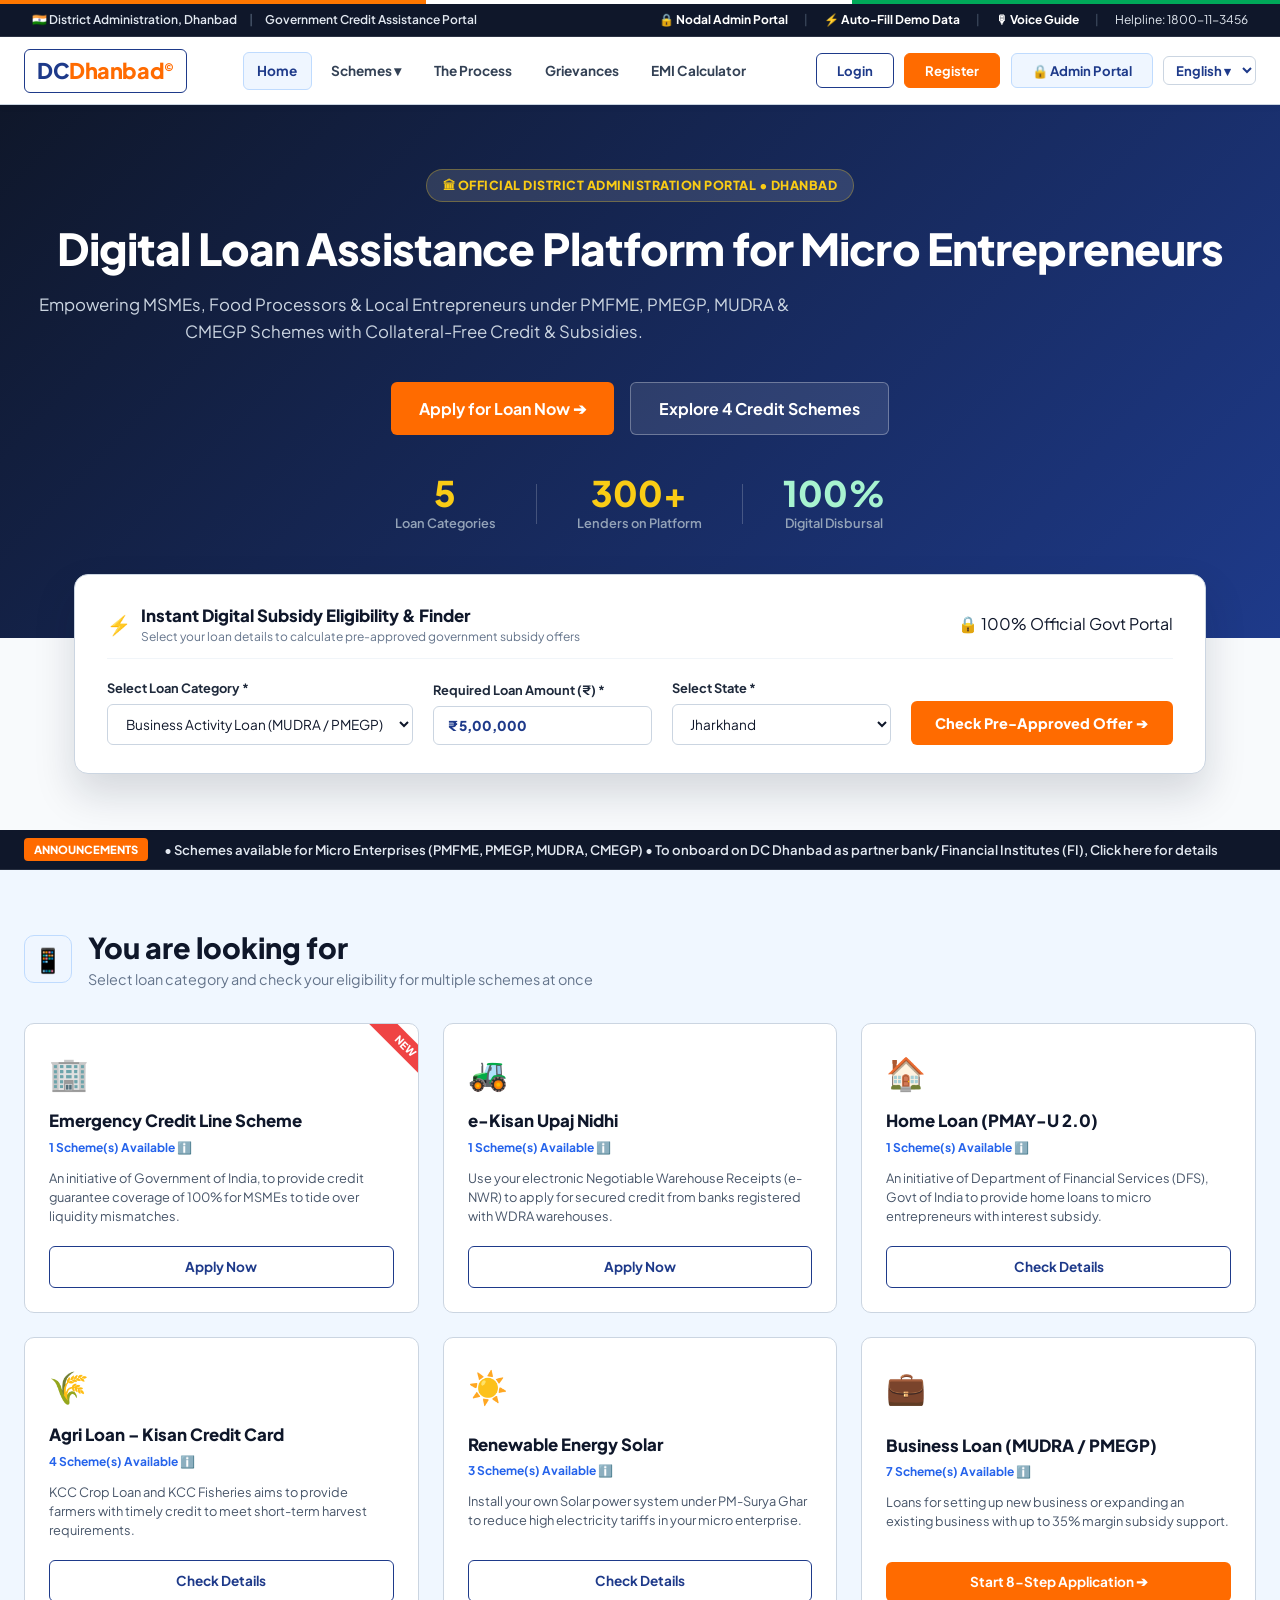
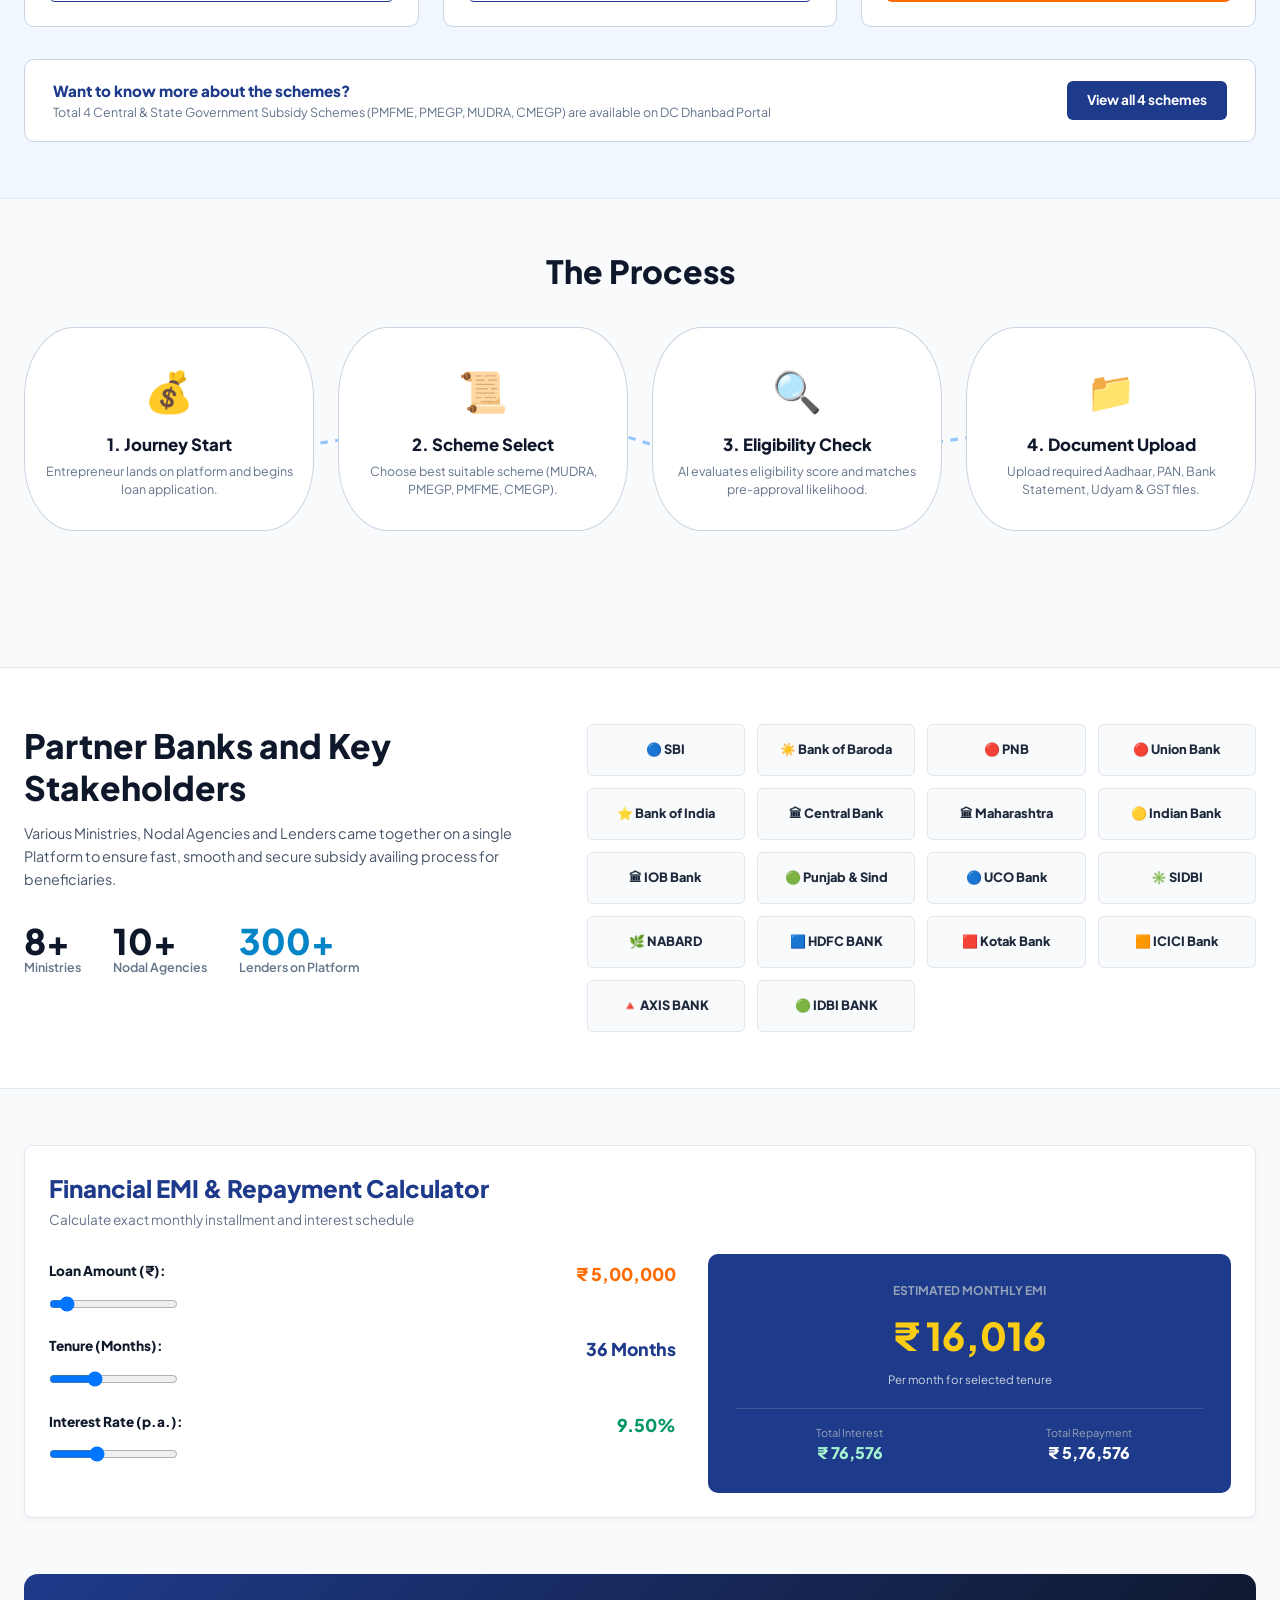
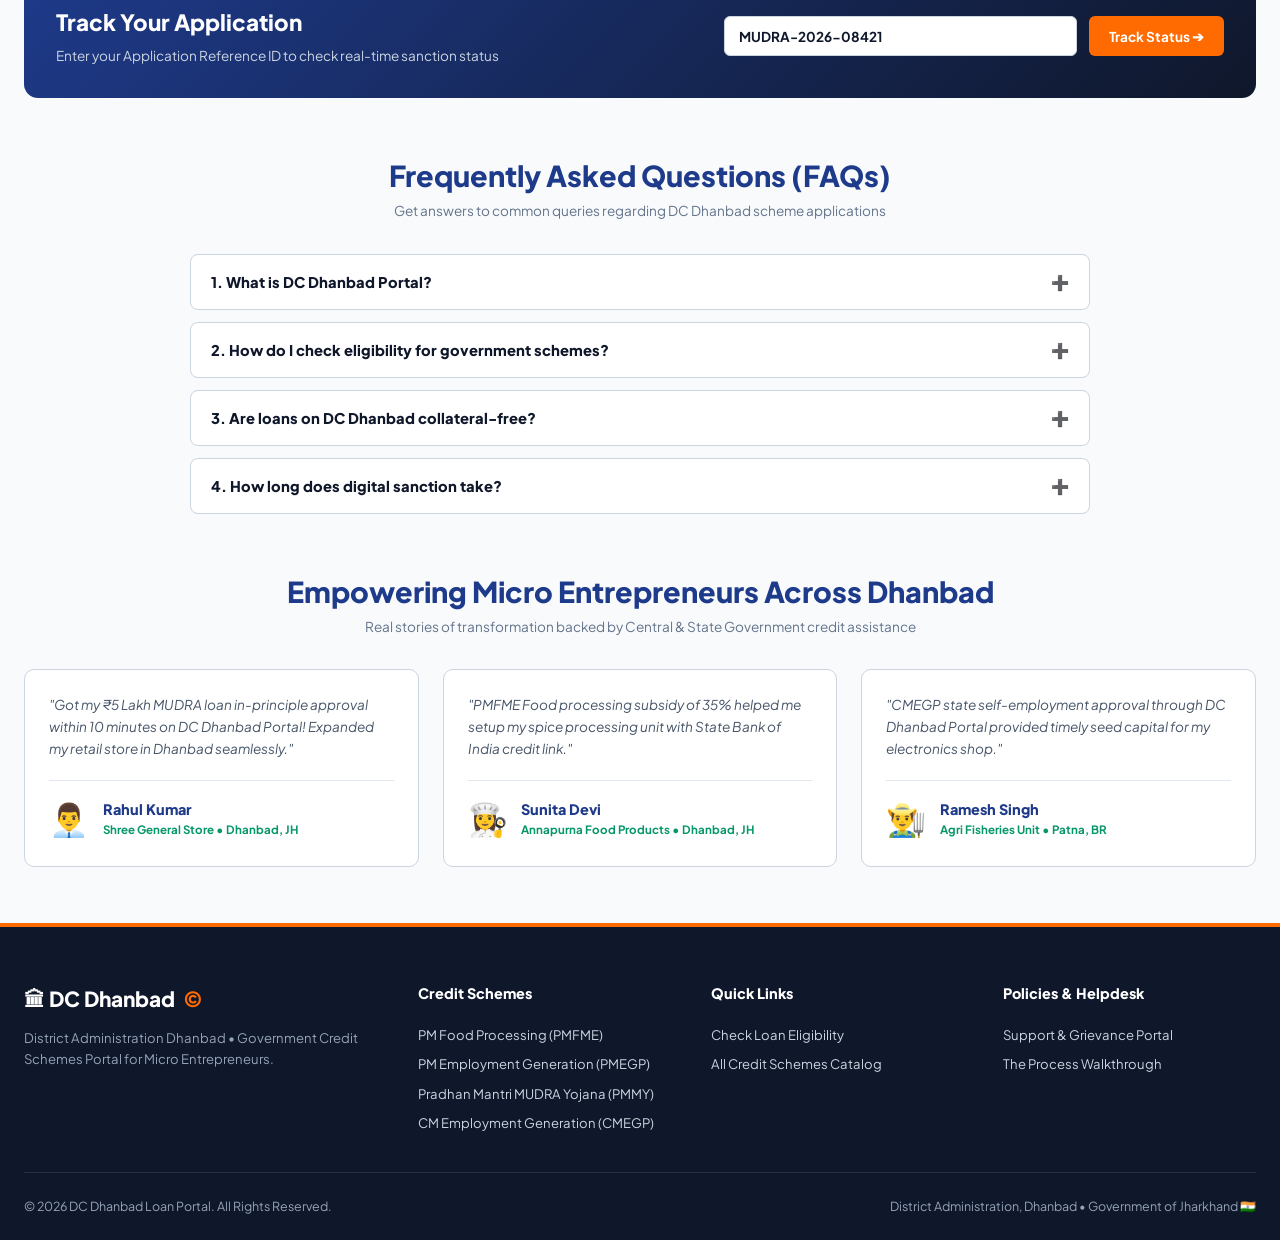
==== commit 28ceaf22: "Update logo in admin.html to official DC Dhanbad brand logo, and move Admin Portal button to right n" ====
--- a/index.html
+++ b/index.html
@@ -96,13 +96,13 @@
 
         <li><a href="process.html" class="gov-nav-item">The Process</a></li>
         <li><a href="grievances.html" class="gov-nav-item">Grievances</a></li>
-        <li><a href="admin.html" class="gov-nav-item">Admin Desk</a></li>
         <li><a href="index.html#section-calculator" class="gov-nav-item">EMI Calculator</a></li>
 
         <li class="mobile-nav-actions-item">
           <div class="mobile-nav-actions-box">
             <button class="btn-js-login" onclick="openAuthModal('login')">🔑 Login</button>
             <button class="btn-js-register" onclick="openAuthModal('register')">📝 Register</button>
+            <button class="btn-js-login" style="background:#eff6ff; color:#1e3a8a; border:1px solid #bfdbfe;" onclick="window.location.href='admin.html'">🔒 Admin Portal</button>
             <select onchange="changeLanguage(this.value)">
               <option value="en">🌐 English</option>
               <option value="hi">हिन्दी</option>
@@ -115,6 +115,7 @@
       <div class="gov-nav-actions" id="nav-actions-box">
         <button class="btn-js-login" onclick="openAuthModal('login')">Login</button>
         <button class="btn-js-register" onclick="openAuthModal('register')">Register</button>
+        <button class="btn-js-login" style="background:#eff6ff; color:#1e3a8a; border:1px solid #bfdbfe;" onclick="window.location.href='admin.html'">🔒 Admin Portal</button>
         <select id="lang-select" onchange="changeLanguage(this.value)" style="background:transparent; color:#1e3a8a; border:1.5px solid #cbd5e1; padding:4px 8px; border-radius:6px; font-size:0.82rem; font-weight:700; cursor:pointer;">
           <option value="en">English ▾</option>
           <option value="hi">हिन्दी</option>
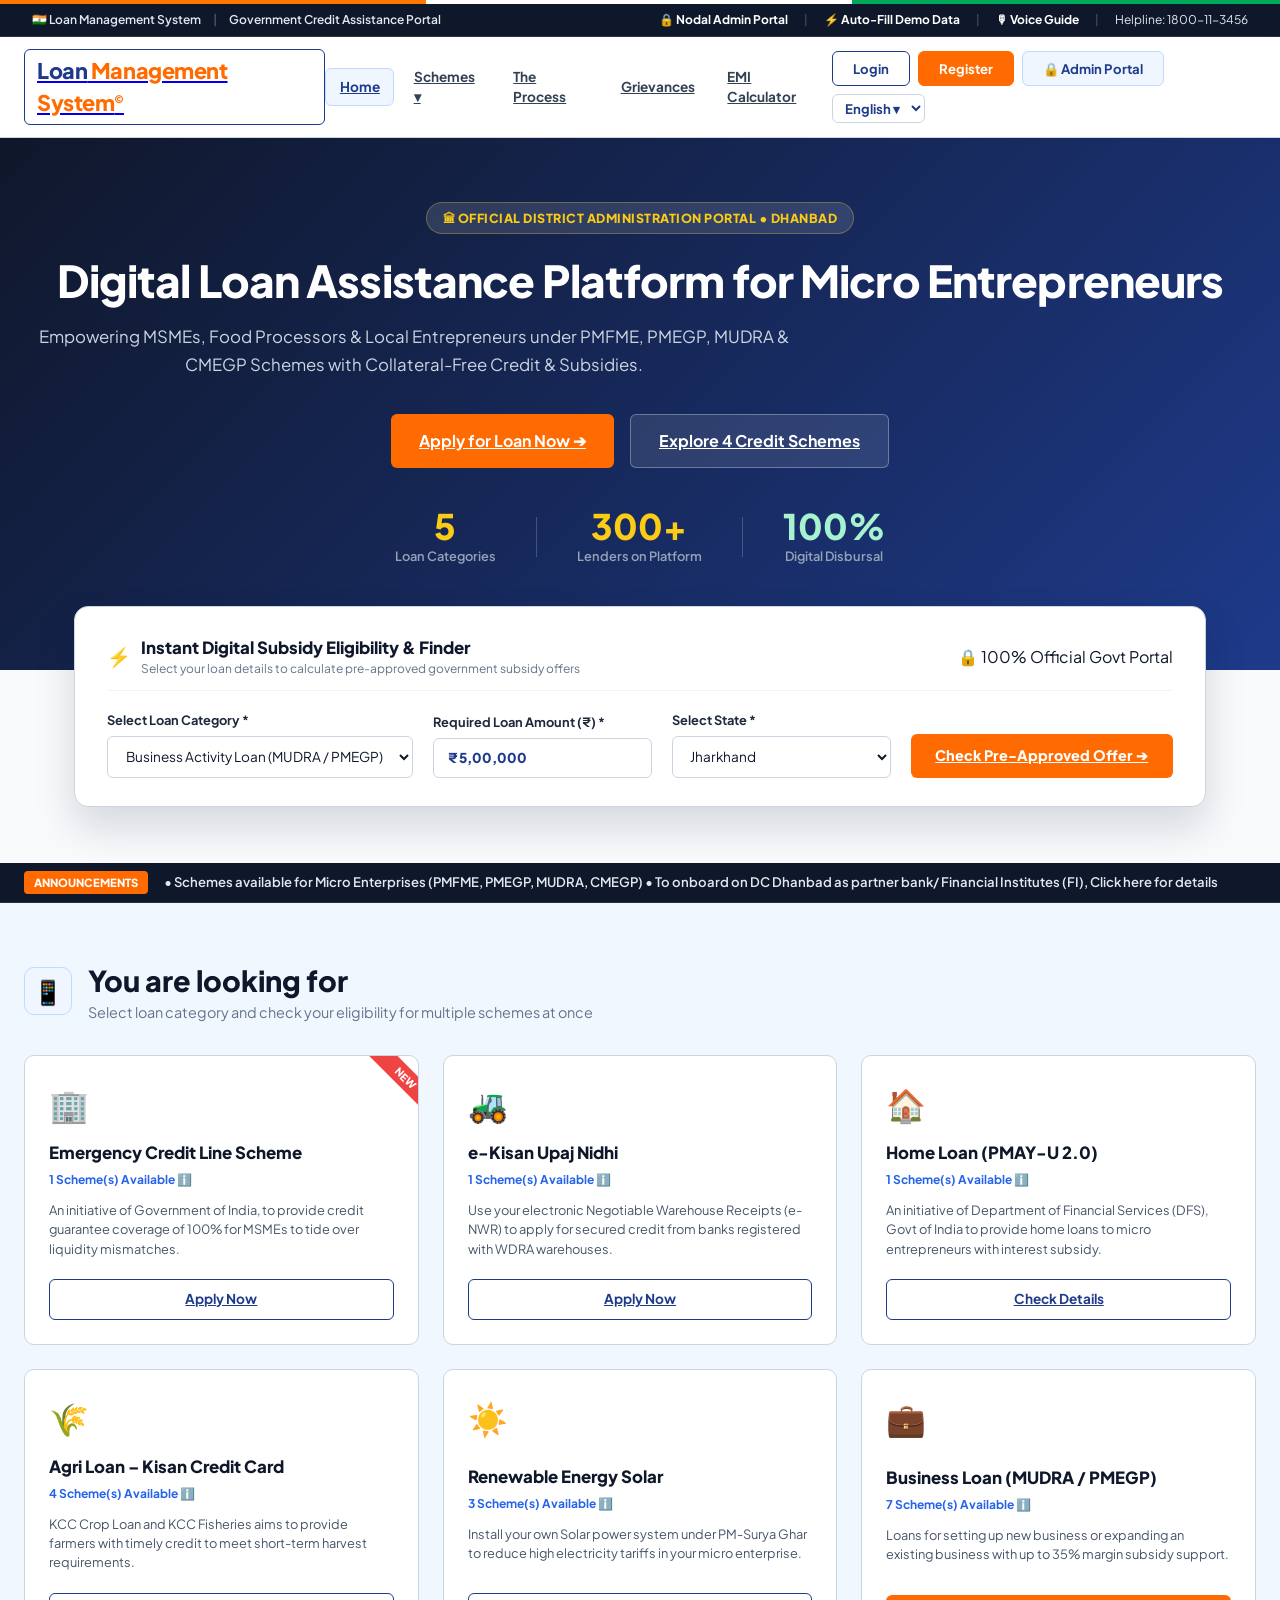
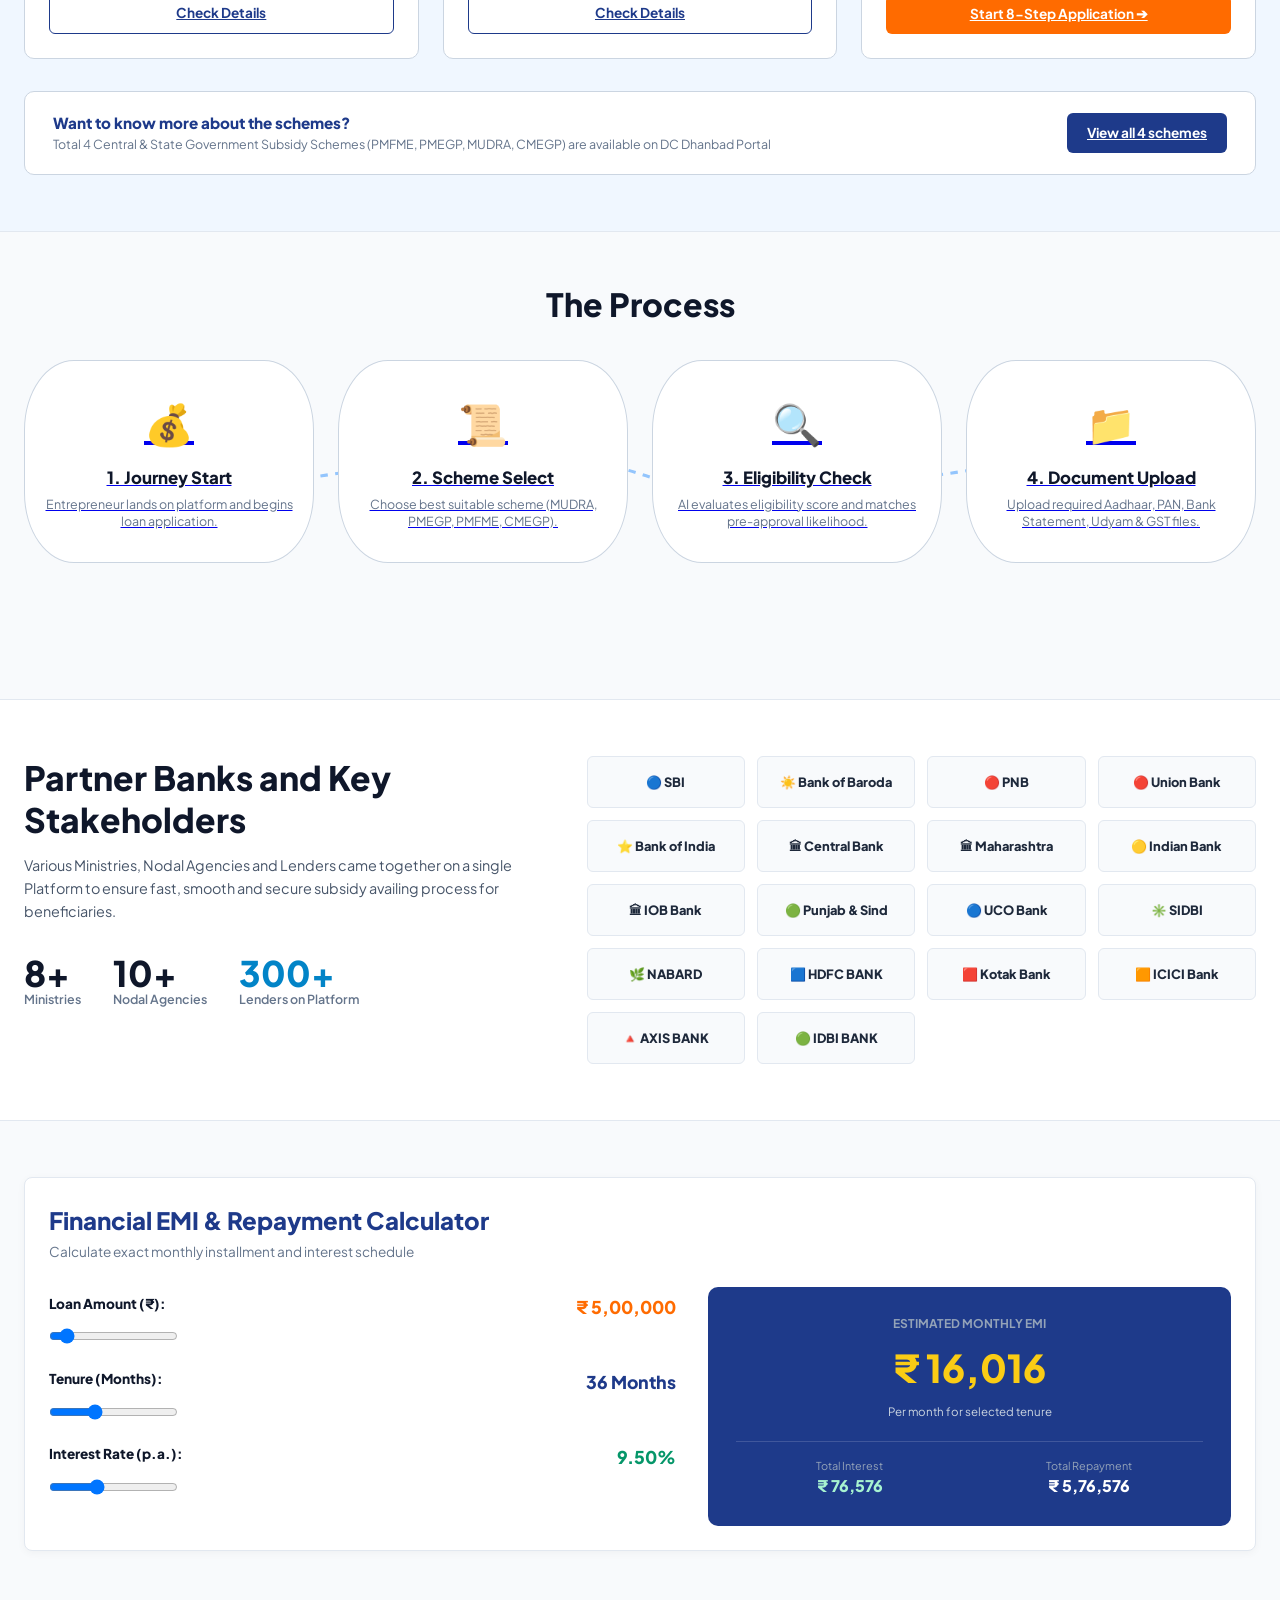
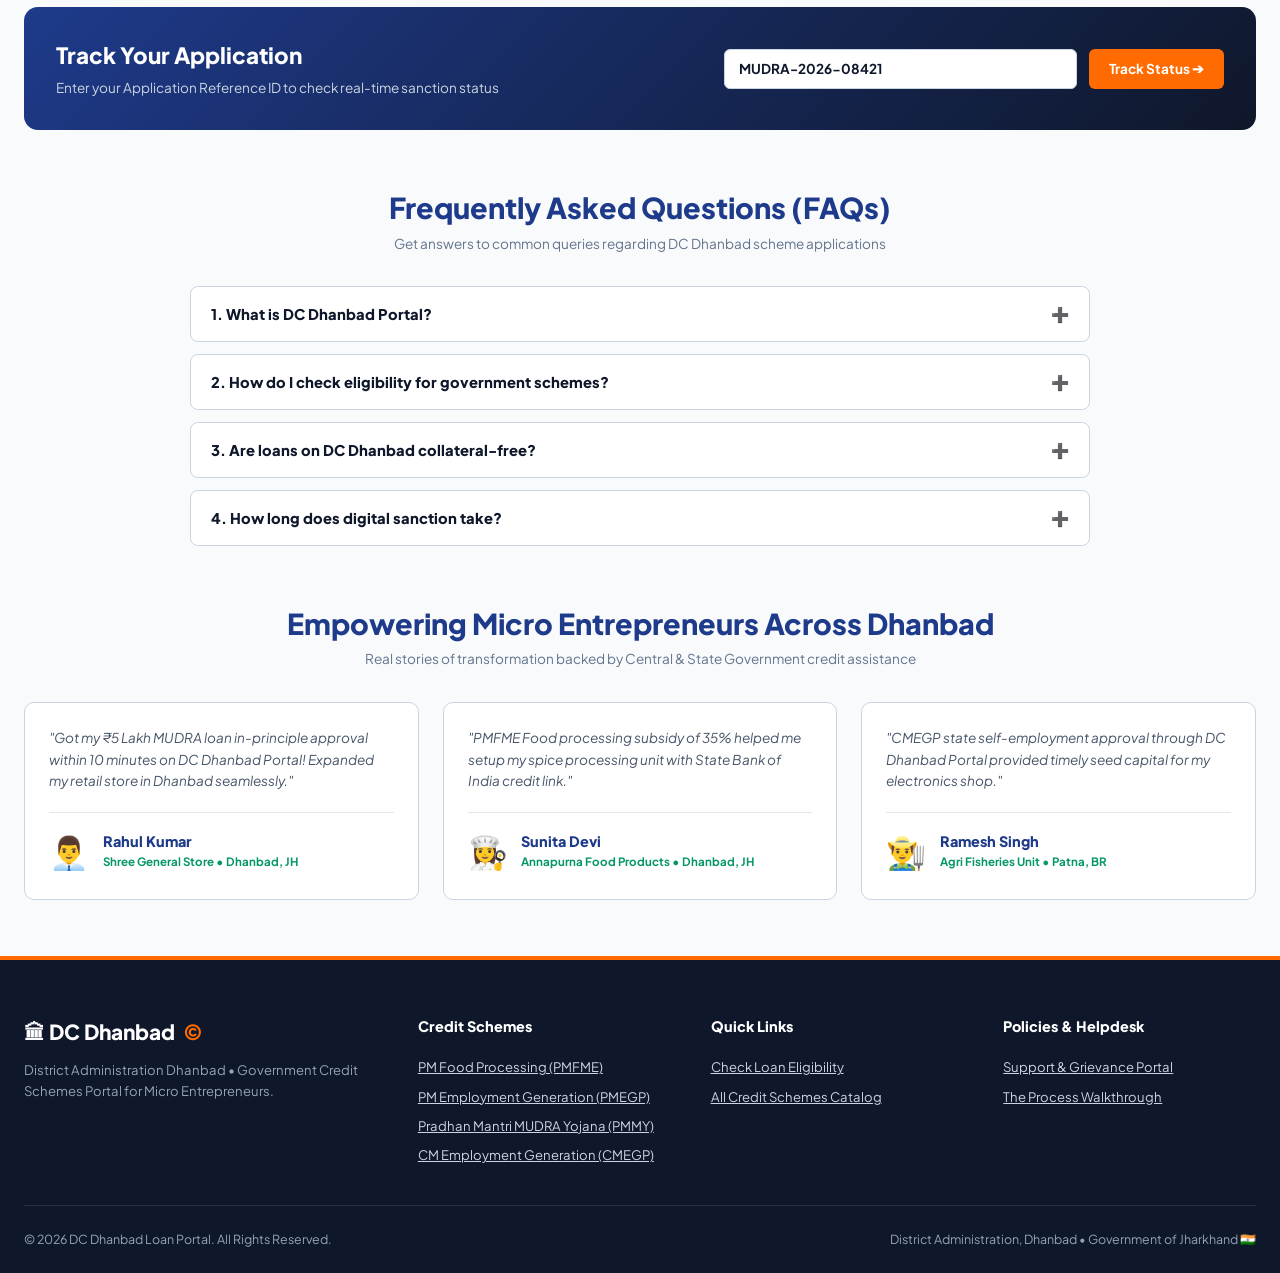
==== commit e6301c1e: "Update website title and brand header to Loan Management System across all pages" ====
--- a/index.html
+++ b/index.html
@@ -3,8 +3,8 @@
 <head>
   <meta charset="UTF-8">
   <meta name="viewport" content="width=device-width, initial-scale=1.0">
-  <title>DC Dhanbad | National Digital Loan Platform for Micro Entrepreneurs</title>
-  <meta name="description" content="Official Government Credit Schemes Portal for Micro Entrepreneurs in Dhanbad - PMFME, PMEGP, MUDRA, CMEGP.">
+  <title>Loan Management System | National Digital Loan Platform</title>
+  <meta name="description" content="Official Government Credit Schemes Portal for Micro Entrepreneurs - PMFME, PMEGP, MUDRA, CMEGP.">
   <link rel="preconnect" href="https://fonts.googleapis.com">
   <link rel="preconnect" href="https://fonts.gstatic.com" crossorigin>
   <link href="https://fonts.googleapis.com/css2?family=Plus+Jakarta+Sans:wght@400;500;600;700;800;900&display=swap" rel="stylesheet">
@@ -18,7 +18,7 @@
   <!-- Top Government Header Strip -->
   <div class="top-gov-strip">
     <div class="top-gov-strip-left">
-      <span>🇮🇳 District Administration, Dhanbad</span>
+      <span>🇮🇳 Loan Management System</span>
       <span class="gov-strip-sep" style="color:#475569">|</span>
       <span>Government Credit Assistance Portal</span>
     </div>
@@ -39,7 +39,7 @@
       
       <!-- Logo Box -->
       <a href="index.html" class="js-logo-box">
-        <div class="js-logo-text">DC<span>Dhanbad</span><span class="js-logo-copy">©</span></div>
+        <div class="js-logo-text">Loan<span> Management System</span><span class="js-logo-copy">©</span></div>
       </a>
 
       <!-- Mobile Header Controls (Login + Hamburger) -->
--- a/css/style.css
+++ b/css/style.css
@@ -37,6 +37,12 @@
   font-family: 'Plus Jakarta Sans', -apple-system, BlinkMacSystemFont, 'Segoe UI', Roboto, Helvetica, Arial, sans-serif;
 }
 
+html {
+  overflow-x: hidden;
+  max-width: 100vw;
+  width: 100%;
+}
+
 body {
   background-color: #f8fafc;
   color: var(--slate-900);
@@ -44,6 +50,10 @@
   min-height: 100vh;
   display: flex;
   flex-direction: column;
+  overflow-x: hidden;
+  max-width: 100vw;
+  width: 100%;
+}
 }
 
 a {
@@ -265,7 +275,8 @@
 .gov-nav-actions {
   display: flex;
   align-items: center;
-  gap: 0.65rem;
+  gap: 0.5rem;
+  flex-wrap: wrap;
 }
 
 .btn-js-login {
@@ -2059,14 +2070,64 @@
   .bank-badge-grid {
     grid-template-columns: 1fr;
   }
-  
-  .top-gov-strip {
-    font-size: 0.7rem;
-  }
 
   .scheme-card-metrics-box {
     grid-template-columns: 1fr !important;
     gap: 0.5rem;
+  }
+}
+
+/* RESPONSIVE TOP GOVERNMENT STRIP & MOBILE HEADER */
+@media (max-width: 768px) {
+  .top-gov-strip {
+    padding: 0.4rem 0.85rem !important;
+    font-size: 0.72rem !important;
+    flex-direction: row !important;
+    justify-content: space-between !important;
+    align-items: center !important;
+    gap: 0.5rem !important;
+  }
+  
+  .top-gov-strip-left span:nth-child(2),
+  .top-gov-strip-left span:nth-child(3) {
+    display: none !important;
+  }
+
+  .top-gov-strip-right {
+    display: flex !important;
+    align-items: center !important;
+    gap: 0.35rem !important;
+  }
+
+  .gov-strip-sep,
+  .top-gov-strip-right > span:not(.gov-strip-action) {
+    display: none !important;
+  }
+
+  .gov-strip-action {
+    font-size: 0.68rem !important;
+    padding: 2px 6px !important;
+    background: rgba(255, 255, 255, 0.12) !important;
+    border-radius: 4px !important;
+    white-space: nowrap !important;
+  }
+}
+
+@media (max-width: 480px) {
+  .top-gov-strip-right .gov-strip-action:not(:first-child) {
+    display: none !important;
+  }
+
+  .gov-navbar-container {
+    padding: 0.5rem 0.75rem !important;
+  }
+
+  .js-logo-text {
+    font-size: 1.1rem !important;
+  }
+
+  .js-logo-box {
+    padding: 3px 6px !important;
   }
 }
 
@@ -2276,4 +2337,486 @@
   .admin-search-input {
     max-width: 100%;
   }
+}
+
+/* ==========================================================================
+   8. SCHEMES PAGE MOBILE RESPONSIVE STYLES
+   ========================================================================== */
+.scheme-hero-section {
+  width: 100% !important;
+  background: linear-gradient(135deg, #0f172a 0%, #1e3a8a 100%) !important;
+  padding: 2.5rem 1.5rem !important;
+  box-sizing: border-box !important;
+  overflow-x: hidden !important;
+}
+
+.scheme-hero-flex-wrapper {
+  max-width: 1280px;
+  margin: 0 auto;
+  display: flex;
+  justify-content: space-between;
+  align-items: center;
+  gap: 2rem;
+  flex-wrap: wrap;
+}
+
+.scheme-hero-text-col {
+  flex: 1;
+  min-width: 280px;
+}
+
+.scheme-search-box-wrapper {
+  flex-shrink: 0;
+  width: 320px;
+  max-width: 100%;
+}
+
+.scheme-search-card {
+  background: rgba(255, 255, 255, 0.1);
+  border: 1px solid rgba(255, 255, 255, 0.2);
+  backdrop-filter: blur(10px);
+  padding: 1.25rem;
+  border-radius: 14px;
+}
+
+.scheme-search-label {
+  display: block;
+  font-size: 0.85rem;
+  font-weight: 800;
+  color: #ff9933;
+  margin-bottom: 0.5rem;
+}
+
+.scheme-search-input {
+  width: 100%;
+  box-sizing: border-box;
+  background: #ffffff !important;
+  color: #0f172a !important;
+}
+
+.schemes-main-container {
+  max-width: 1280px;
+  margin: 0 auto;
+  padding: 2rem 1.5rem;
+  box-sizing: border-box;
+  width: 100%;
+}
+
+.scheme-filter-tab-bar {
+  display: flex;
+  gap: 0.75rem;
+  margin-bottom: 1.5rem;
+  flex-wrap: wrap;
+  align-items: center;
+}
+
+.scheme-filter-pill {
+  padding: 0.55rem 1.1rem;
+  border-radius: 9999px;
+  font-size: 0.85rem;
+  font-weight: 800;
+  cursor: pointer;
+  background: #ffffff;
+  border: 1.5px solid #cbd5e1;
+  color: #334155;
+  transition: all 0.2s ease;
+}
+
+.scheme-filter-pill:hover,
+.scheme-filter-pill.active {
+  background: #1e3a8a;
+  color: #ffffff;
+  border-color: #1e3a8a;
+}
+
+.scheme-count-status-row {
+  display: flex;
+  align-items: center;
+  gap: 0.75rem;
+  margin-bottom: 1.75rem;
+  flex-wrap: wrap;
+}
+
+.scheme-count-badge {
+  background: #eff6ff;
+  color: #1e3a8a;
+  border: 1px solid #bfdbfe;
+  font-size: 0.82rem;
+  font-weight: 800;
+  padding: 0.35rem 0.85rem;
+  border-radius: 6px;
+}
+
+.scheme-count-subtext {
+  font-size: 0.78rem;
+  color: #64748b;
+  font-weight: 700;
+}
+
+@media (max-width: 768px) {
+  .scheme-hero-section {
+    padding: 1.75rem 1rem !important;
+  }
+
+  .scheme-hero-flex-wrapper {
+    flex-direction: column !important;
+    align-items: stretch !important;
+    gap: 1.25rem !important;
+  }
+
+  .scheme-search-box-wrapper {
+    width: 100% !important;
+  }
+
+  .schemes-main-container {
+    padding: 1.25rem 1rem !important;
+  }
+
+  .scheme-filter-tab-bar {
+    gap: 0.5rem !important;
+  }
+
+  .scheme-filter-pill {
+    padding: 0.45rem 0.85rem !important;
+    font-size: 0.78rem !important;
+    white-space: normal !important;
+    text-align: center !important;
+  }
+
+  .scheme-count-status-row {
+    flex-direction: column !important;
+    align-items: flex-start !important;
+    gap: 0.35rem !important;
+  }
+}
+
+/* ==========================================================================
+   9. SCHEME DETAIL & APPLICATION WIZARD RESPONSIVE STYLES
+   ========================================================================== */
+
+/* 8-Step Touch Stepper Container */
+.flow-8step-stepper-container {
+  display: flex !important;
+  gap: 0.5rem !important;
+  margin-bottom: 1.5rem !important;
+  overflow-x: auto !important;
+  -webkit-overflow-scrolling: touch !important;
+  padding: 0.5rem 0.25rem 0.75rem 0.25rem !important;
+  width: 100% !important;
+  box-sizing: border-box !important;
+  scrollbar-width: thin;
+}
+
+.flow-step-unit {
+  flex-shrink: 0 !important;
+  display: flex !important;
+  align-items: center !important;
+  gap: 0.35rem !important;
+  background: #ffffff !important;
+  border: 1.5px solid #cbd5e1 !important;
+  padding: 0.45rem 0.85rem !important;
+  border-radius: 9999px !important;
+  font-size: 0.78rem !important;
+  font-weight: 800 !important;
+  color: #475569 !important;
+  cursor: pointer !important;
+  white-space: nowrap !important;
+}
+
+.flow-step-unit.active {
+  background: #1e3a8a !important;
+  color: #ffffff !important;
+  border-color: #1e3a8a !important;
+}
+
+.flow-step-badge {
+  width: 20px !important;
+  height: 20px !important;
+  border-radius: 50% !important;
+  background: #e2e8f0 !important;
+  color: #0f172a !important;
+  display: inline-flex !important;
+  align-items: center !important;
+  justify-content: center !important;
+  font-size: 0.7rem !important;
+  font-weight: 900 !important;
+}
+
+.flow-step-unit.active .flow-step-badge {
+  background: #ff6b00 !important;
+  color: #ffffff !important;
+}
+
+/* Detail & Grievance Horizontal Scroll Tabs */
+.grv-tab-btn-row {
+  display: flex !important;
+  gap: 0.5rem !important;
+  overflow-x: auto !important;
+  -webkit-overflow-scrolling: touch !important;
+  padding-bottom: 0.5rem !important;
+  width: 100% !important;
+  box-sizing: border-box !important;
+}
+
+.grv-tab-btn {
+  flex-shrink: 0 !important;
+  padding: 0.55rem 1rem !important;
+  border-radius: 8px !important;
+  font-size: 0.82rem !important;
+  font-weight: 800 !important;
+  border: 1.5px solid #cbd5e1 !important;
+  background: #ffffff !important;
+  color: #475569 !important;
+  cursor: pointer !important;
+  white-space: nowrap !important;
+  transition: all 0.2s ease !important;
+}
+
+.grv-tab-btn.active {
+  background: #1e3a8a !important;
+  color: #ffffff !important;
+  border-color: #1e3a8a !important;
+}
+
+/* Detail Hero Section & Grid */
+.detail-hero-section {
+  width: 100% !important;
+  background: linear-gradient(135deg, #0f172a 0%, #1e3a8a 100%) !important;
+  padding: 2.5rem 1.5rem !important;
+  box-sizing: border-box !important;
+  overflow-x: hidden !important;
+}
+
+.detail-hero-container {
+  max-width: 1280px;
+  margin: 0 auto;
+  width: 100%;
+  box-sizing: border-box;
+}
+
+.detail-breadcrumb {
+  font-size: 0.78rem;
+  color: #94a3b8;
+  margin-bottom: 1rem;
+  display: flex;
+  flex-wrap: wrap;
+  gap: 0.25rem;
+}
+
+.detail-breadcrumb a {
+  color: #38bdf8;
+  text-decoration: none;
+  font-weight: 700;
+}
+
+.detail-hero-row {
+  display: flex;
+  justify-content: space-between;
+  align-items: center;
+  gap: 1.5rem;
+  flex-wrap: wrap;
+}
+
+.detail-hero-title {
+  font-size: 2.2rem;
+  font-weight: 900;
+  color: #ffffff;
+  margin: 0.35rem 0;
+  line-height: 1.15;
+}
+
+.detail-hero-subtext {
+  font-size: 0.9rem;
+  color: #cbd5e1;
+  margin: 0;
+}
+
+.detail-main-container {
+  max-width: 1280px;
+  margin: 0 auto;
+  padding: 2rem 1.5rem;
+  width: 100%;
+  box-sizing: border-box;
+}
+
+@media (max-width: 768px) {
+  html, body {
+    overflow-x: hidden !important;
+    width: 100vw !important;
+    max-width: 100% !important;
+    margin: 0 !important;
+    padding: 0 !important;
+    position: relative !important;
+  }
+
+  /* Force all structural elements to fit within mobile screen bounds */
+  header, main, section, footer, div, nav, aside, article, form {
+    max-width: 100% !important;
+    box-sizing: border-box !important;
+  }
+
+  /* Prevent text elements from forcing viewport width */
+  p, h1, h2, h3, h4, h5, h6, span, a, label, li, td, th {
+    overflow-wrap: break-word !important;
+    word-wrap: break-word !important;
+    word-break: break-word !important;
+  }
+
+  /* Media & Images */
+  img, svg, iframe, video, canvas {
+    max-width: 100% !important;
+    height: auto !important;
+  }
+
+  /* Master Grid Mobile Overrides (Single Column Stack) */
+  .card-grid,
+  .kpi-grid,
+  .looking-for-cards-grid,
+  .testimonials-grid,
+  .detail-layout-grid,
+  .emi-calc-layout-grid,
+  .grv-layout-grid,
+  .wizard-layout-grid,
+  .wizard-step3-grid,
+  .wizard-step4-grid,
+  .wizard-step6-grid,
+  .wizard-step8-grid,
+  .summary-details-grid,
+  .bank-badge-grid,
+  .grv-quick-cards-grid,
+  .eligibility-grid-form,
+  .overview-two-col,
+  .grv-ticket-info-grid,
+  #detail-highlights-grid {
+    display: grid !important;
+    grid-template-columns: 1fr !important;
+    gap: 1rem !important;
+    width: 100% !important;
+    box-sizing: border-box !important;
+  }
+
+  /* Hero Section Mobile Spacing & Titles */
+  .js-hero-fullwidth-section,
+  .scheme-hero-section,
+  .detail-hero-section {
+    padding: 1.5rem 0.85rem !important;
+    width: 100% !important;
+    max-width: 100% !important;
+    box-sizing: border-box !important;
+    overflow-x: hidden !important;
+  }
+
+  .detail-hero-container,
+  .detail-main-container,
+  .schemes-main-container,
+  .gov-navbar-container {
+    width: 100% !important;
+    max-width: 100% !important;
+    padding-left: 0.85rem !important;
+    padding-right: 0.85rem !important;
+    box-sizing: border-box !important;
+  }
+
+  .detail-hero-row {
+    flex-direction: column !important;
+    align-items: flex-start !important;
+    gap: 1rem !important;
+    width: 100% !important;
+  }
+
+  .detail-hero-title,
+  .js-hero-title,
+  .scheme-hero-title {
+    font-size: 1.4rem !important;
+    line-height: 1.25 !important;
+    width: 100% !important;
+    word-break: break-word !important;
+  }
+
+  .detail-hero-subtext,
+  .js-hero-subtext,
+  .scheme-hero-subtext {
+    font-size: 0.85rem !important;
+    line-height: 1.45 !important;
+    width: 100% !important;
+  }
+
+  .detail-hero-action-box,
+  .detail-apply-btn {
+    width: 100% !important;
+    display: flex !important;
+    justify-content: center !important;
+    text-align: center !important;
+    box-sizing: border-box !important;
+  }
+
+  .gov-card,
+  .scheme-clean-card,
+  .doc-card,
+  .detail-content-card {
+    padding: 1.1rem 0.85rem !important;
+    border-radius: 12px !important;
+    margin-bottom: 1.25rem !important;
+    width: 100% !important;
+    max-width: 100% !important;
+    box-sizing: border-box !important;
+    overflow-x: hidden !important;
+  }
+
+  /* Full-width Form Inputs & Buttons on Mobile */
+  input[type="text"],
+  input[type="email"],
+  input[type="number"],
+  input[type="password"],
+  input[type="tel"],
+  select,
+  textarea,
+  .form-input,
+  .form-select {
+    width: 100% !important;
+    max-width: 100% !important;
+    box-sizing: border-box !important;
+    font-size: 0.9rem !important;
+  }
+
+  .btn-gov-primary,
+  .btn-gov-saffron,
+  .btn-gov-outline {
+    width: 100% !important;
+    box-sizing: border-box !important;
+    justify-content: center !important;
+    text-align: center !important;
+  }
+
+  .form-grid-2col {
+    grid-template-columns: 1fr !important;
+    gap: 0.85rem !important;
+  }
+
+  .user-type-pill-group {
+    flex-direction: column !important;
+    gap: 0.4rem !important;
+  }
+
+  .user-type-pill {
+    width: 100% !important;
+    text-align: center !important;
+    box-sizing: border-box !important;
+  }
+
+  .mobile-nav-login-btn {
+    padding: 3px 6px !important;
+    font-size: 0.72rem !important;
+    max-width: 100px !important;
+    overflow: hidden !important;
+    text-overflow: ellipsis !important;
+    white-space: nowrap !important;
+  }
+
+  .grv-quick-card div {
+    overflow-wrap: break-word !important;
+    word-wrap: break-word !important;
+    word-break: break-all !important;
+    min-width: 0 !important;
+  }
 }
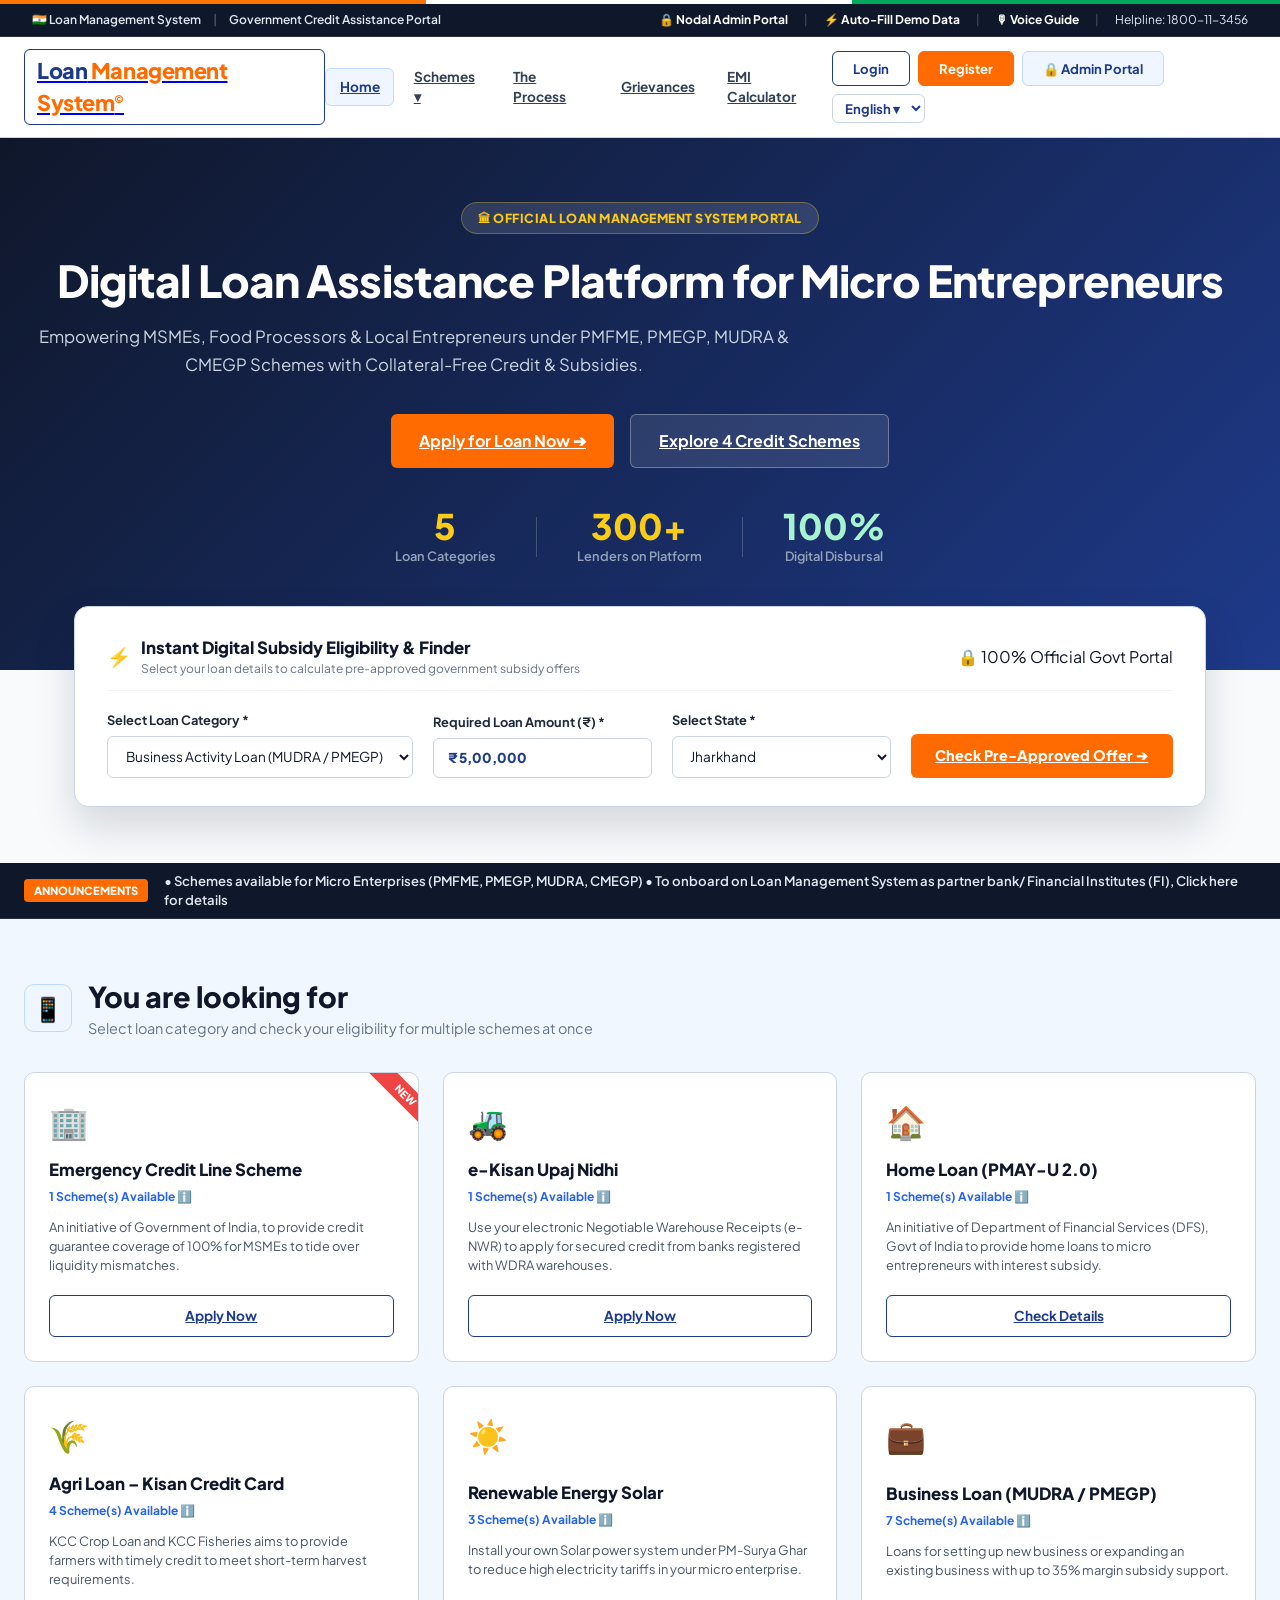
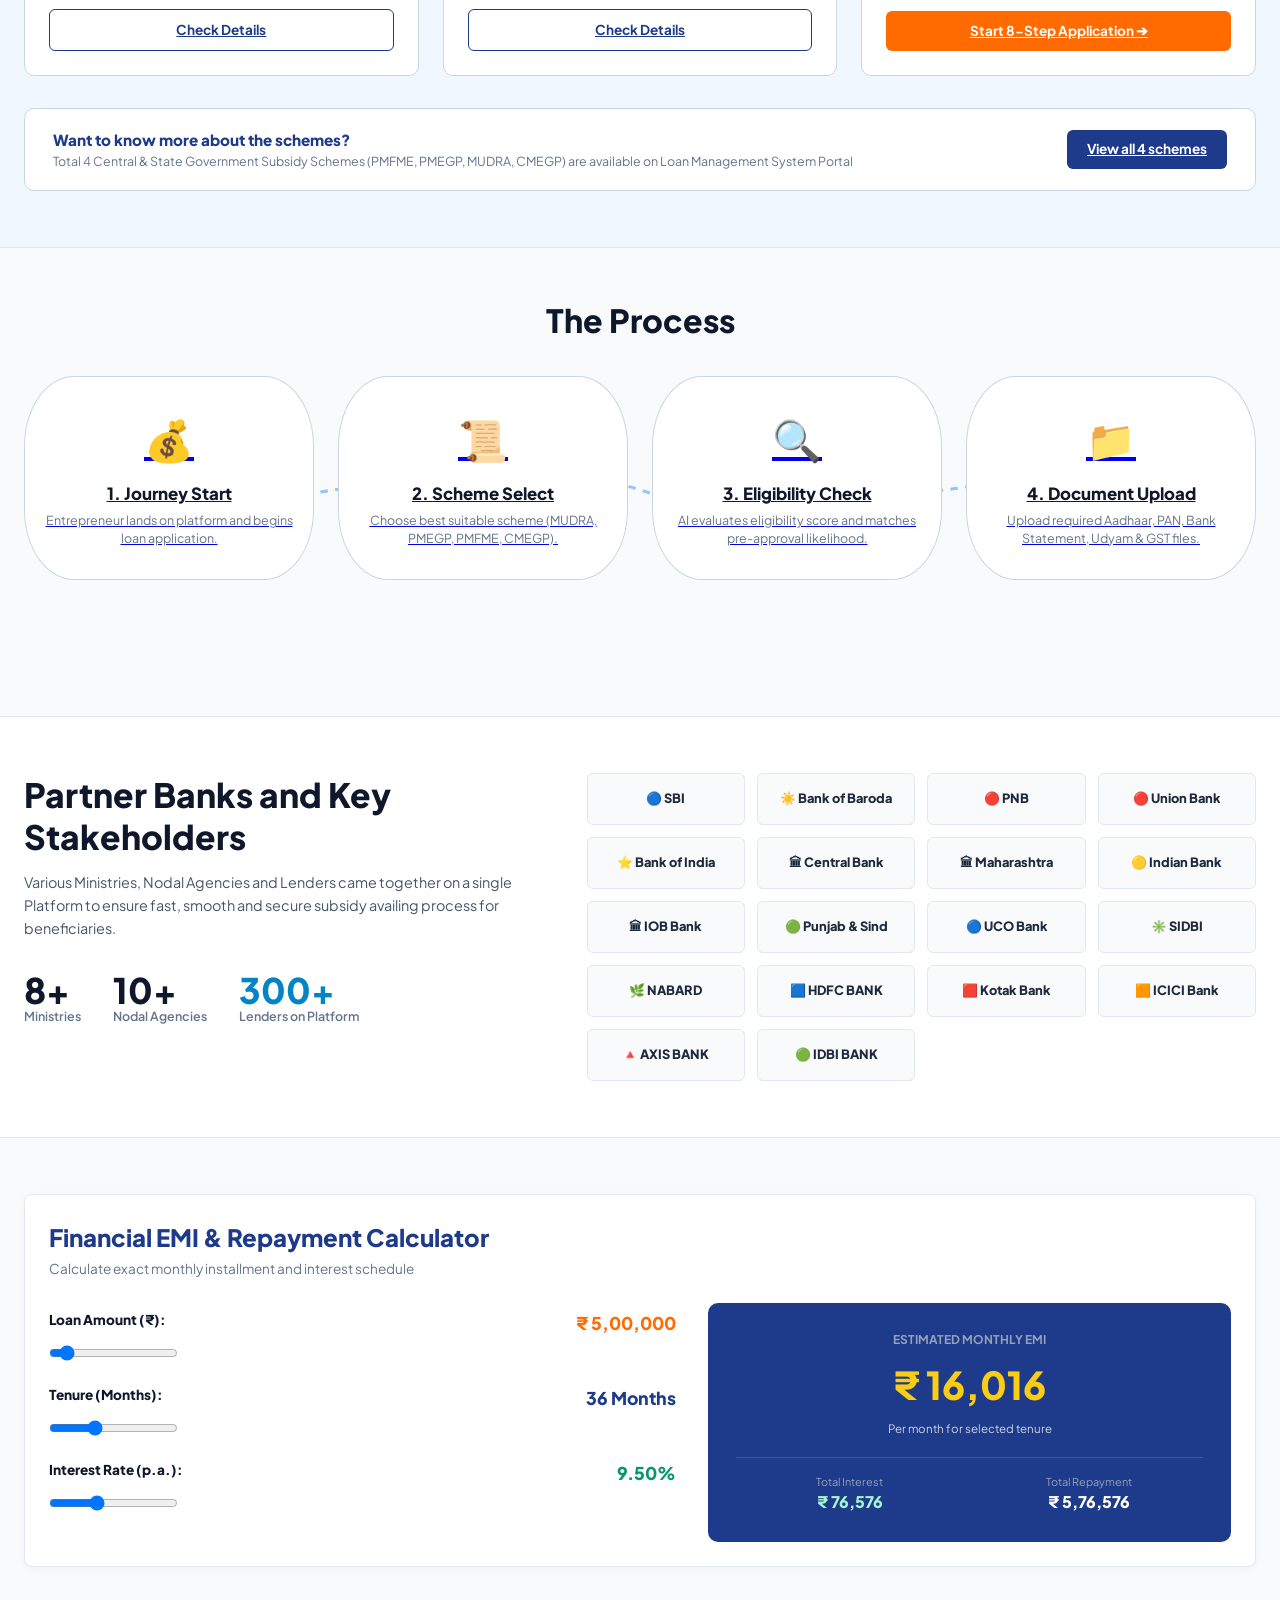
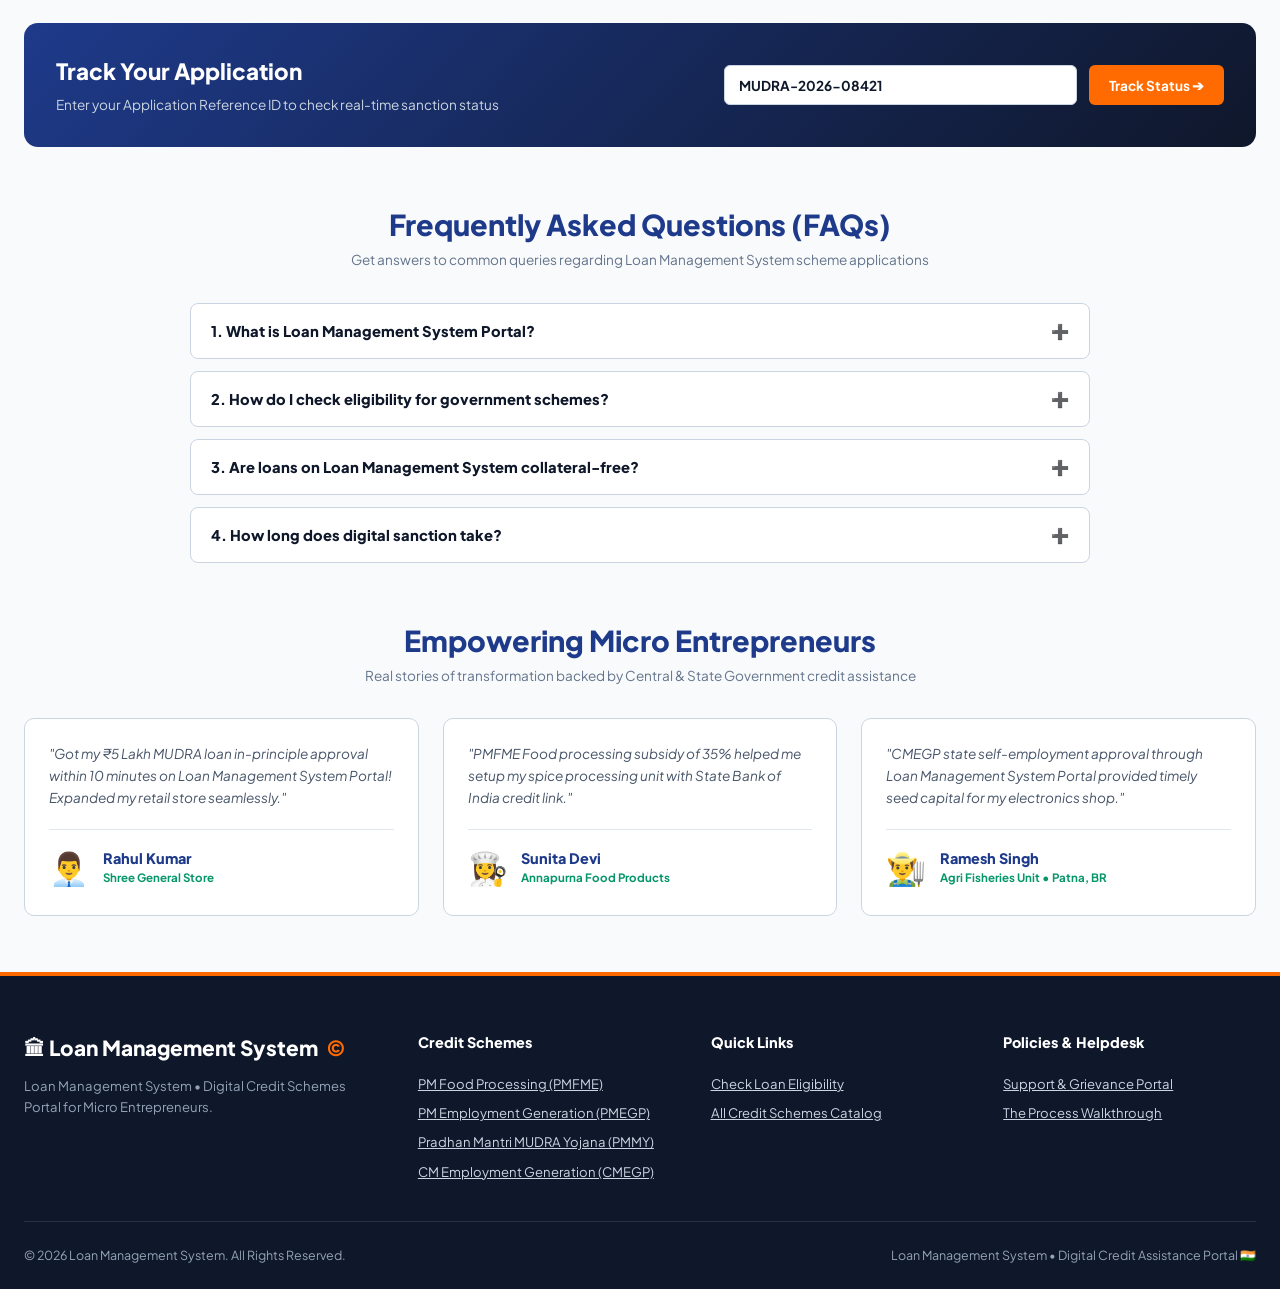
==== commit 386c62b1: "Update footers, hero tags, body text, FAQs, and scripts to Loan Management System across all pages" ====
--- a/index.html
+++ b/index.html
@@ -129,7 +129,7 @@
   <section class="js-hero-fullwidth-section">
     <div style="max-width:1280px; margin:0 auto;">
       
-      <div class="hero-govt-tag">🏛 Official District Administration Portal • Dhanbad</div>
+      <div class="hero-govt-tag">🏛 Official Loan Management System Portal</div>
 
       <h1 class="js-hero-title">
         Digital Loan Assistance Platform for Micro Entrepreneurs
@@ -228,7 +228,7 @@
   <!-- Announcements Marquee Ticker Bar -->
   <div class="announcements-ticker-bar">
     <span class="announcements-tag">Announcements</span>
-    <span>• Schemes available for Micro Enterprises (PMFME, PMEGP, MUDRA, CMEGP) • To onboard on DC Dhanbad as partner bank/ Financial Institutes (FI), Click here for details</span>
+    <span>• Schemes available for Micro Enterprises (PMFME, PMEGP, MUDRA, CMEGP) • To onboard on Loan Management System as partner bank/ Financial Institutes (FI), Click here for details</span>
   </div>
 
   <!-- MAIN CONTENT CONTAINER -->
@@ -314,7 +314,7 @@
         <div class="bottom-schemes-banner">
           <div>
             <div style="font-size:0.95rem; font-weight:800; color:#1e3a8a;">Want to know more about the schemes?</div>
-            <div style="font-size:0.78rem; color:#64748b;">Total 4 Central & State Government Subsidy Schemes (PMFME, PMEGP, MUDRA, CMEGP) are available on DC Dhanbad Portal</div>
+            <div style="font-size:0.78rem; color:#64748b;">Total 4 Central & State Government Subsidy Schemes (PMFME, PMEGP, MUDRA, CMEGP) are available on Loan Management System Portal</div>
           </div>
           <a href="schemes.html" class="btn-gov-primary">View all 4 schemes</a>
         </div>
@@ -486,18 +486,18 @@
     <section style="max-width:1280px; margin:0 auto 3.5rem auto; padding:0 1.5rem;">
       <div style="text-align:center; margin-bottom:2rem;">
         <h2 style="font-size:1.8rem; font-weight:900; color:#1e3a8a; margin-bottom:0.25rem;">Frequently Asked Questions (FAQs)</h2>
-        <p style="font-size:0.85rem; color:#64748b;">Get answers to common queries regarding DC Dhanbad scheme applications</p>
+        <p style="font-size:0.85rem; color:#64748b;">Get answers to common queries regarding Loan Management System scheme applications</p>
       </div>
 
       <div style="max-width:900px; margin:0 auto;">
         
         <div class="faq-card-item" onclick="toggleFaqAccordion(1)">
           <div class="faq-question-title">
-            <span>1. What is DC Dhanbad Portal?</span>
+            <span>1. What is Loan Management System Portal?</span>
             <span id="faq-icon-1">➕</span>
           </div>
           <div class="faq-answer-body" id="faq-ans-1" style="display:none;">
-            DC Dhanbad Portal is a digital one-stop platform connecting Government Credit Schemes (PMFME, PMEGP, MUDRA, CMEGP) directly to borrowers and partner commercial banks in Dhanbad for online eligibility checking, application, and instant in-principle approval.
+            Loan Management System Portal is a digital one-stop platform connecting Government Credit Schemes (PMFME, PMEGP, MUDRA, CMEGP) directly to borrowers and partner commercial banks for online eligibility checking, application, and instant in-principle approval.
           </div>
         </div>
 
@@ -513,7 +513,7 @@
 
         <div class="faq-card-item" onclick="toggleFaqAccordion(3)">
           <div class="faq-question-title">
-            <span>3. Are loans on DC Dhanbad collateral-free?</span>
+            <span>3. Are loans on Loan Management System collateral-free?</span>
             <span id="faq-icon-3">➕</span>
           </div>
           <div class="faq-answer-body" id="faq-ans-3" style="display:none;">
@@ -537,7 +537,7 @@
     <!-- 7. BENEFICIARY SUCCESS STORIES -->
     <section style="max-width:1280px; margin:0 auto 3.5rem auto; padding:0 1.5rem;">
       <div style="text-align:center; margin-bottom:2rem;">
-        <h2 style="font-size:1.8rem; font-weight:900; color:#1e3a8a; margin-bottom:0.25rem;">Empowering Micro Entrepreneurs Across Dhanbad</h2>
+        <h2 style="font-size:1.8rem; font-weight:900; color:#1e3a8a; margin-bottom:0.25rem;">Empowering Micro Entrepreneurs</h2>
         <p style="font-size:0.85rem; color:#64748b;">Real stories of transformation backed by Central & State Government credit assistance</p>
       </div>
 
@@ -545,13 +545,13 @@
         
         <div class="testimonial-card">
           <p style="font-size:0.85rem; color:#475569; font-style:italic; line-height:1.6; margin-bottom:1.25rem;">
-            "Got my ₹5 Lakh MUDRA loan in-principle approval within 10 minutes on DC Dhanbad Portal! Expanded my retail store in Dhanbad seamlessly."
+            "Got my ₹5 Lakh MUDRA loan in-principle approval within 10 minutes on Loan Management System Portal! Expanded my retail store seamlessly."
           </p>
           <div style="display:flex; align-items:center; gap:0.85rem; border-top:1px solid #e2e8f0; padding-top:0.85rem;">
             <div style="font-size:2rem;">👨‍💼</div>
             <div>
               <div style="font-weight:900; font-size:0.9rem; color:#1e3a8a;">Rahul Kumar</div>
-              <div style="font-size:0.72rem; color:#059669; font-weight:700;">Shree General Store • Dhanbad, JH</div>
+              <div style="font-size:0.72rem; color:#059669; font-weight:700;">Shree General Store</div>
             </div>
           </div>
         </div>
@@ -564,14 +564,14 @@
             <div style="font-size:2rem;">👩‍🍳</div>
             <div>
               <div style="font-weight:900; font-size:0.9rem; color:#1e3a8a;">Sunita Devi</div>
-              <div style="font-size:0.72rem; color:#059669; font-weight:700;">Annapurna Food Products • Dhanbad, JH</div>
+              <div style="font-size:0.72rem; color:#059669; font-weight:700;">Annapurna Food Products</div>
             </div>
           </div>
         </div>
 
         <div class="testimonial-card">
           <p style="font-size:0.85rem; color:#475569; font-style:italic; line-height:1.6; margin-bottom:1.25rem;">
-            "CMEGP state self-employment approval through DC Dhanbad Portal provided timely seed capital for my electronics shop."
+            "CMEGP state self-employment approval through Loan Management System Portal provided timely seed capital for my electronics shop."
           </p>
           <div style="display:flex; align-items:center; gap:0.85rem; border-top:1px solid #e2e8f0; padding-top:0.85rem;">
             <div style="font-size:2rem;">👨‍🌾</div>
@@ -638,8 +638,8 @@
   <footer>
     <div class="footer-container">
       <div>
-        <div class="footer-brand-title">🏛 DC Dhanbad<span>©</span></div>
-        <p class="footer-desc">District Administration Dhanbad • Government Credit Schemes Portal for Micro Entrepreneurs.</p>
+        <div class="footer-brand-title">🏛 Loan Management System<span>©</span></div>
+        <p class="footer-desc">Loan Management System • Digital Credit Schemes Portal for Micro Entrepreneurs.</p>
       </div>
 
       <div>
@@ -670,8 +670,8 @@
     </div>
 
     <div class="footer-bottom-bar">
-      <div>© 2026 DC Dhanbad Loan Portal. All Rights Reserved.</div>
-      <div>District Administration, Dhanbad • Government of Jharkhand 🇮🇳</div>
+      <div>© 2026 Loan Management System. All Rights Reserved.</div>
+      <div>Loan Management System • Digital Credit Assistance Portal 🇮🇳</div>
     </div>
   </footer>
 
--- a/css/style.css
+++ b/css/style.css
@@ -1,5 +1,5 @@
 /* ==========================================================================
-   DC Dhanbad Government Credit Portal - Official Clean & Professional CSS
+   Loan Management System - Official Clean & Professional CSS
    ========================================================================== */
 
 :root {
